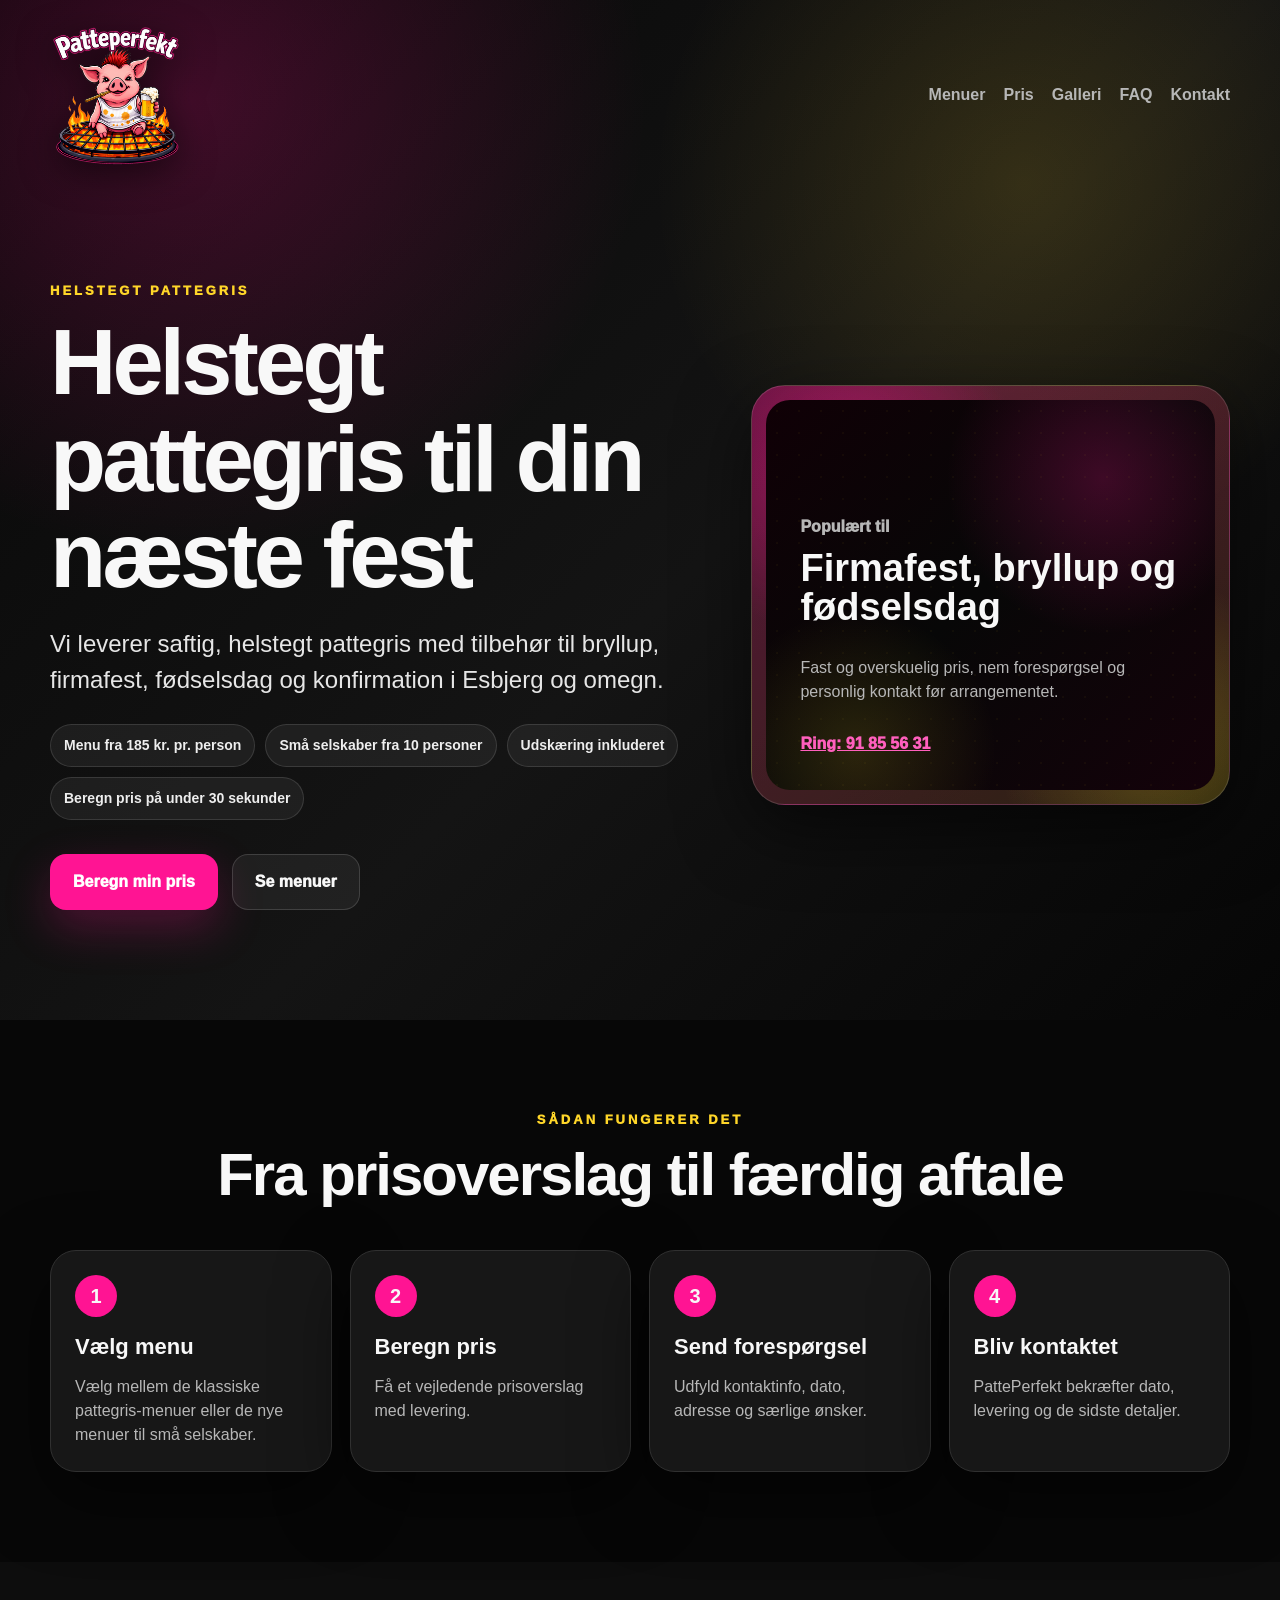
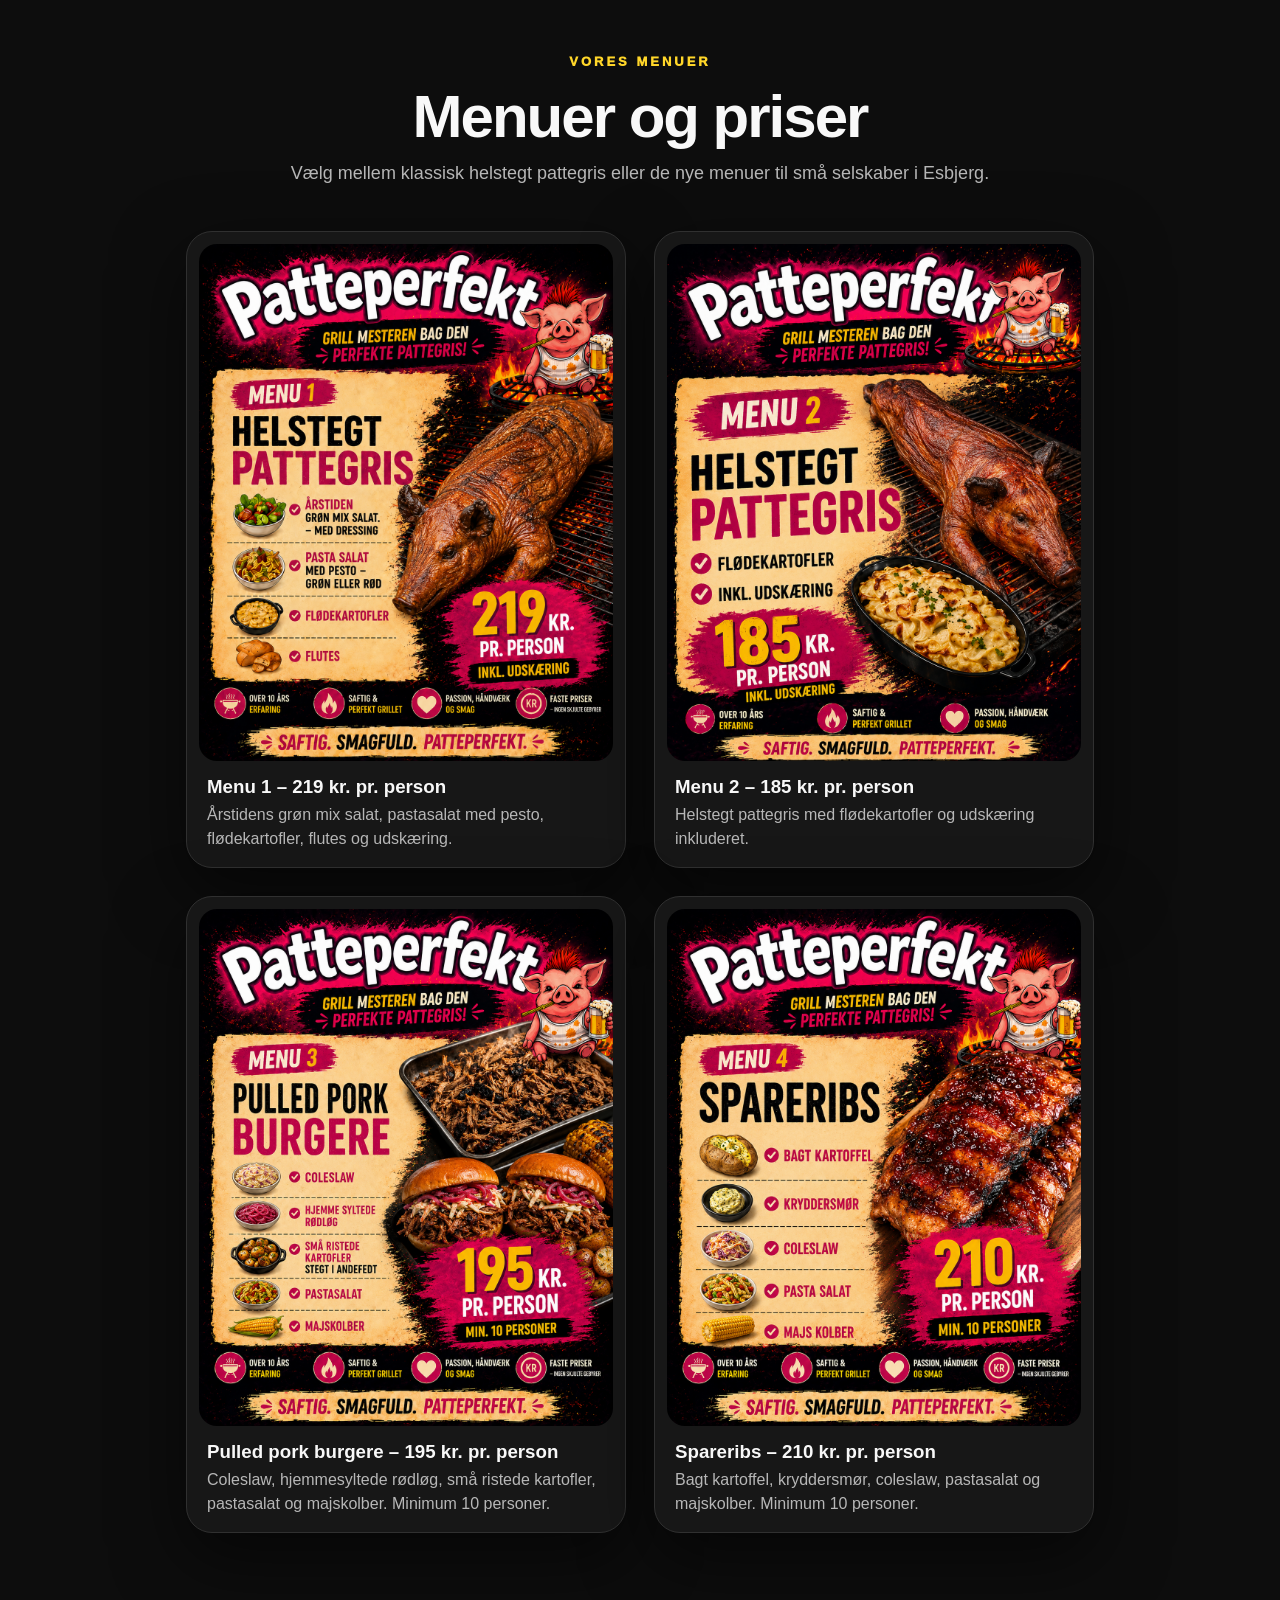
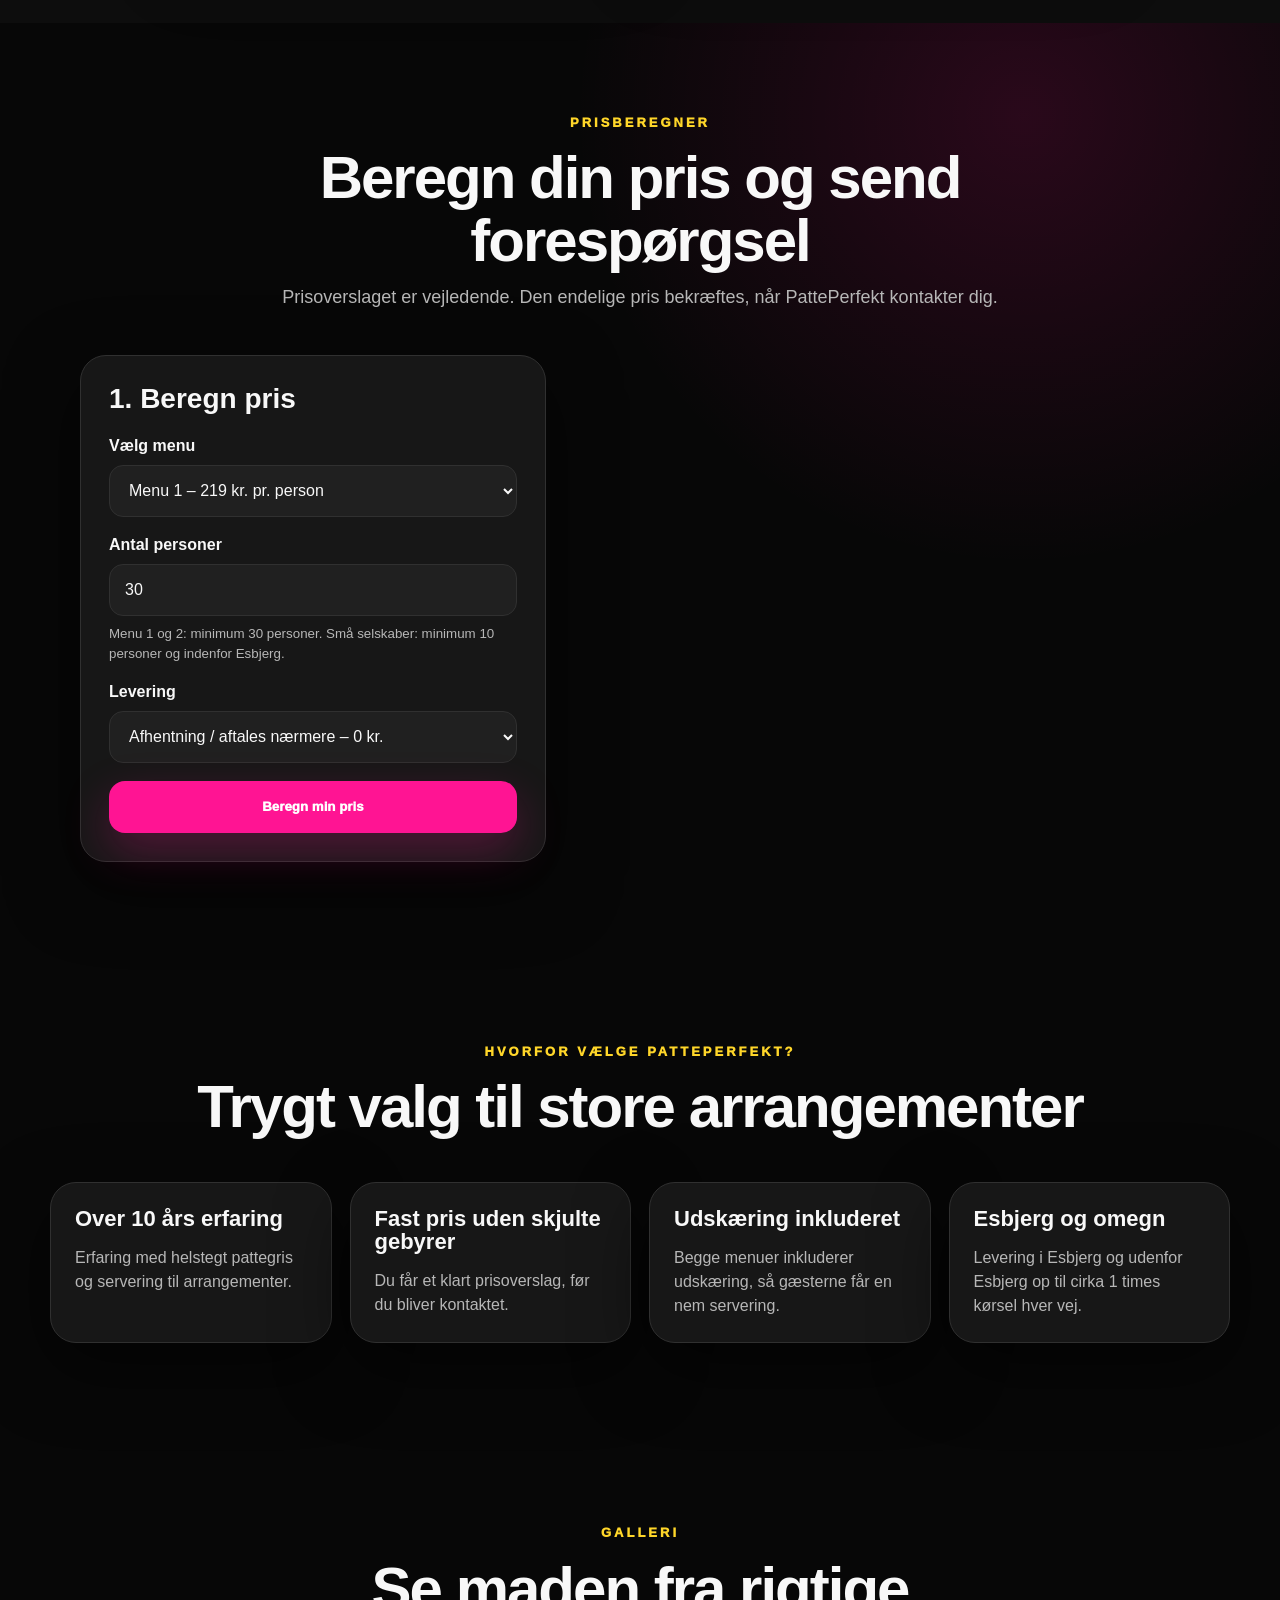
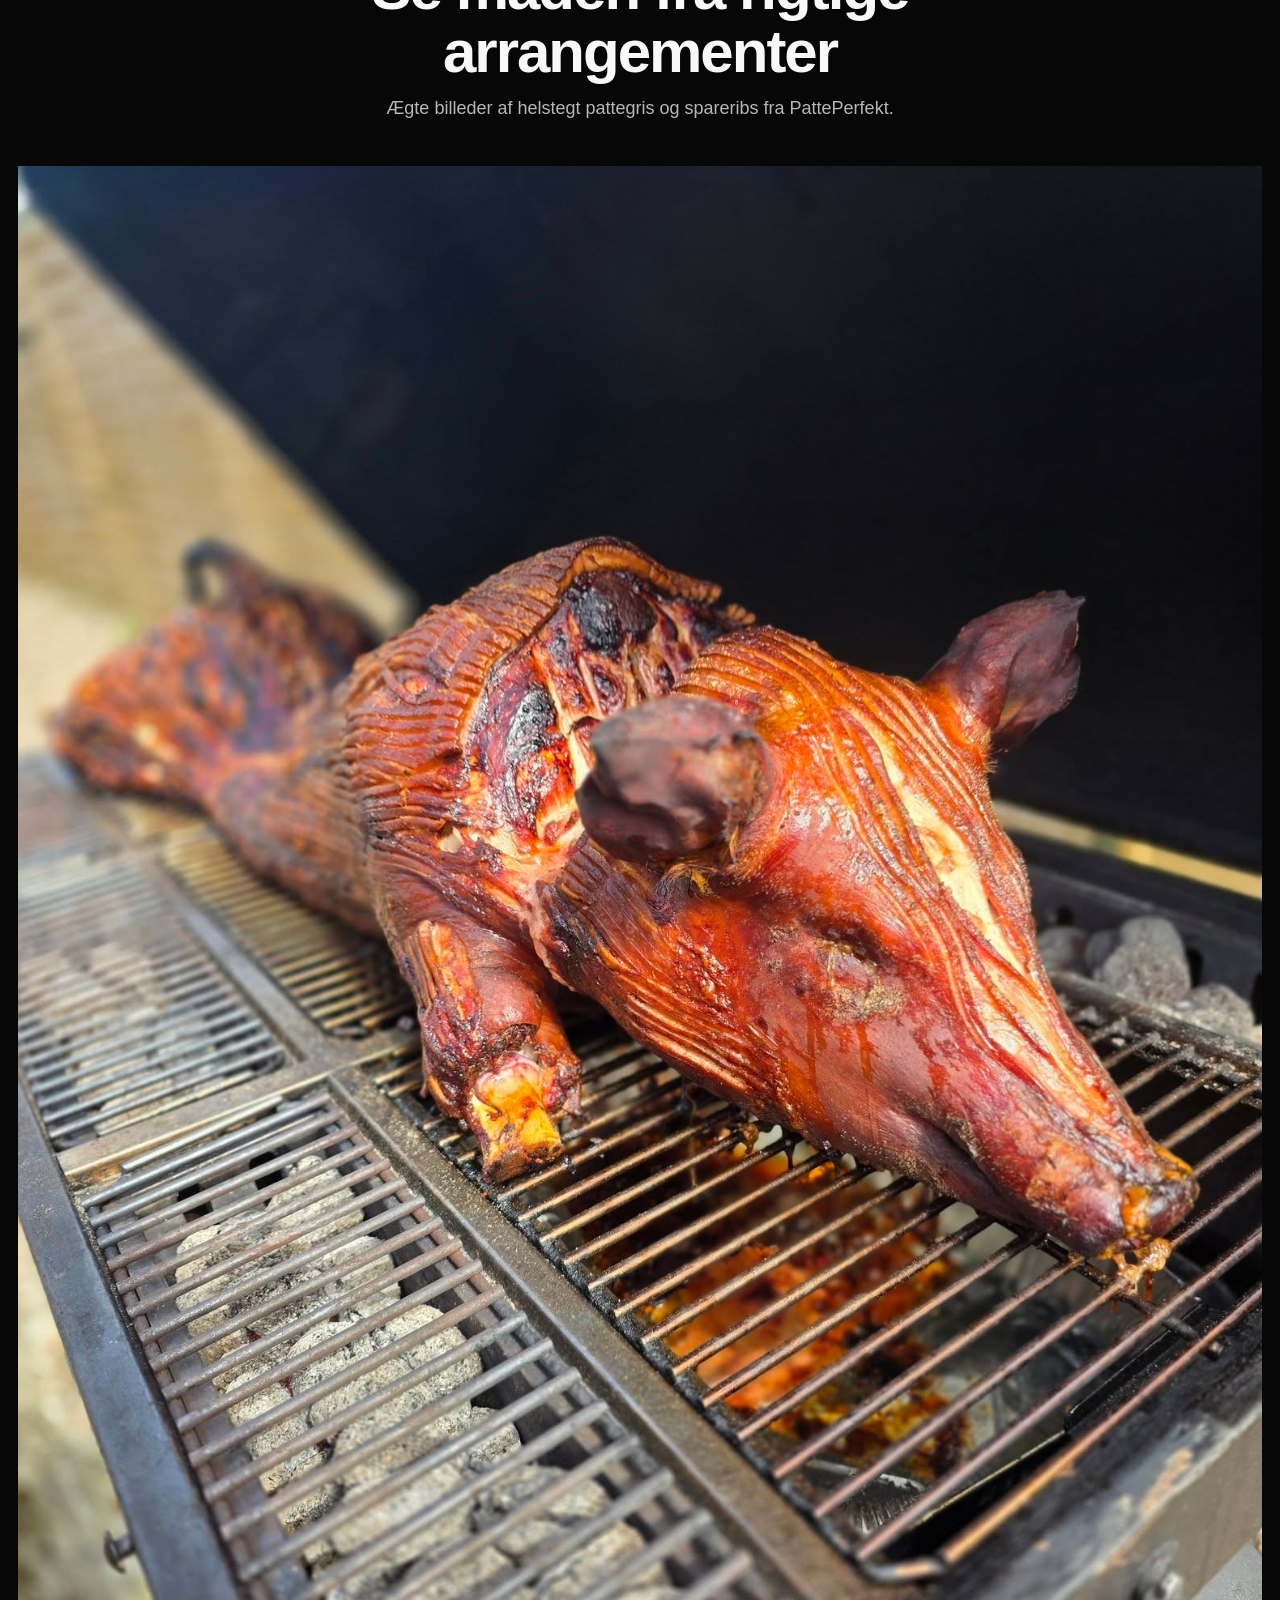
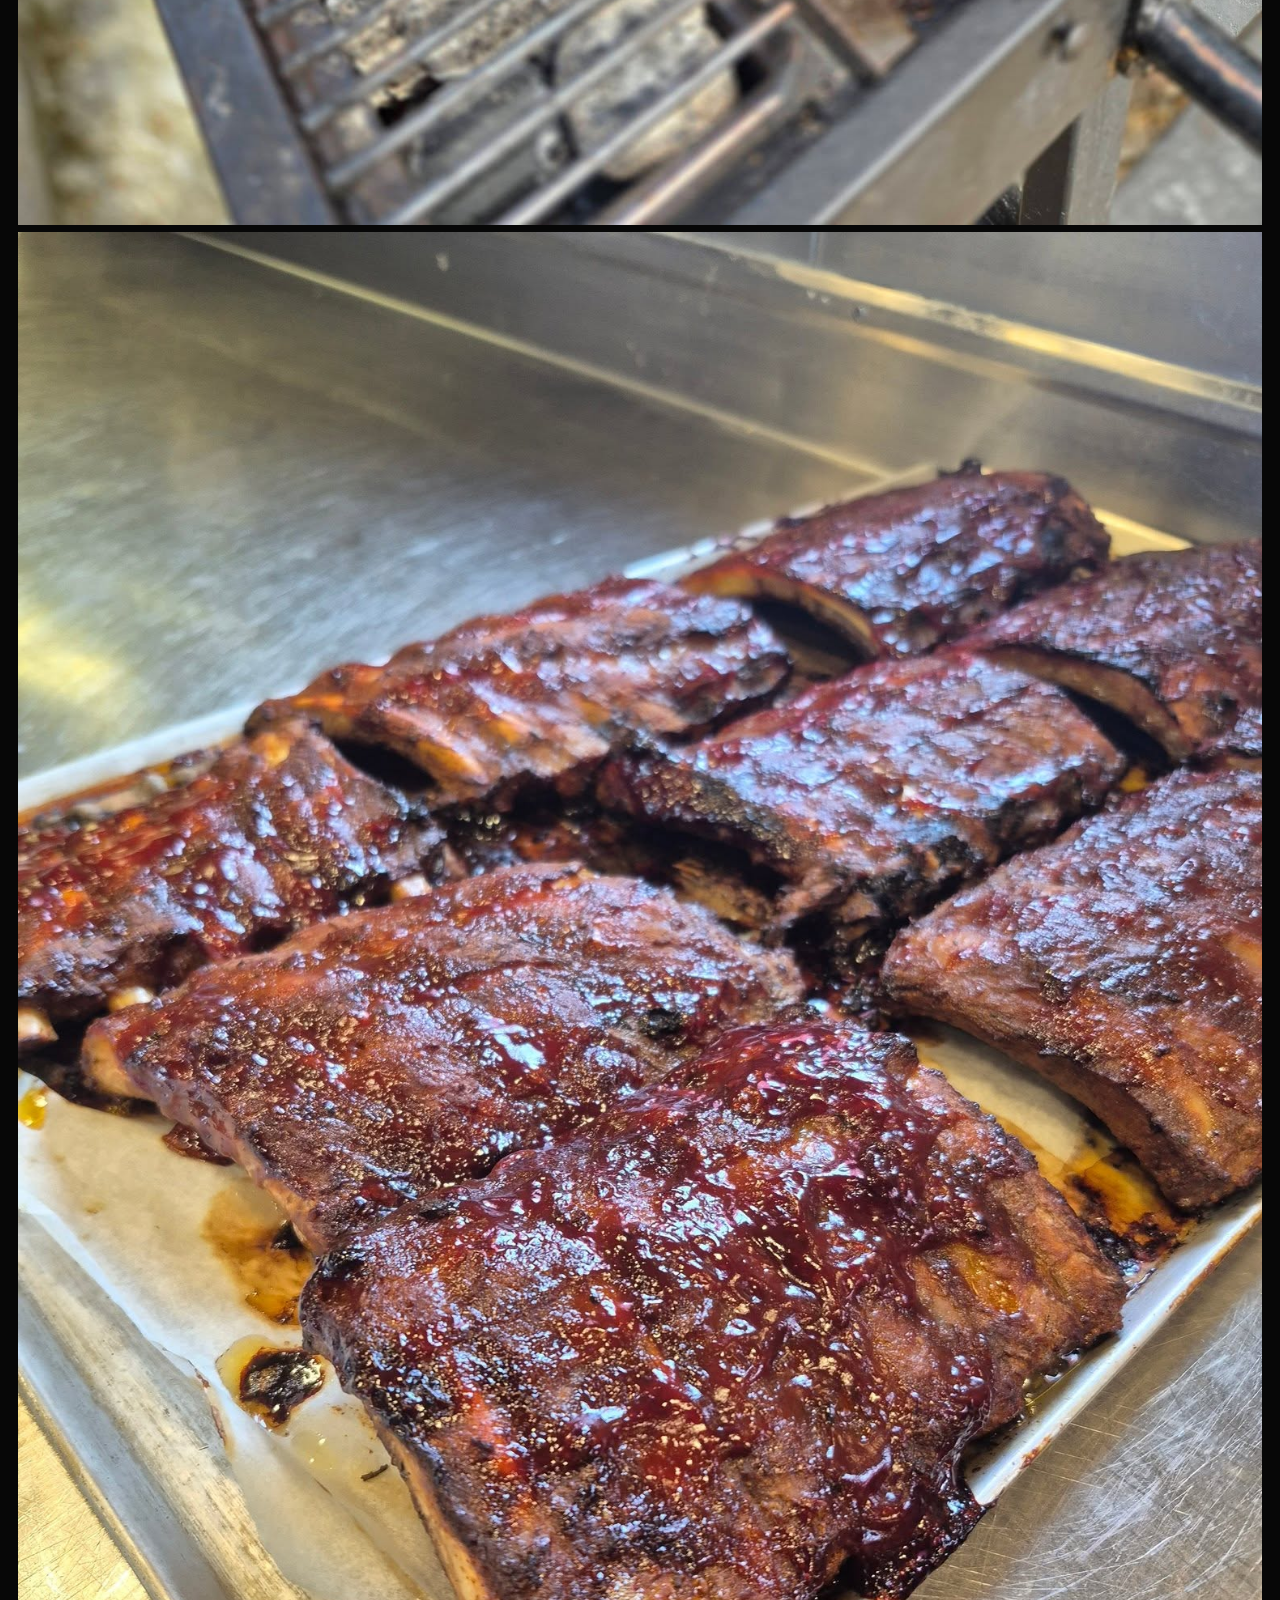
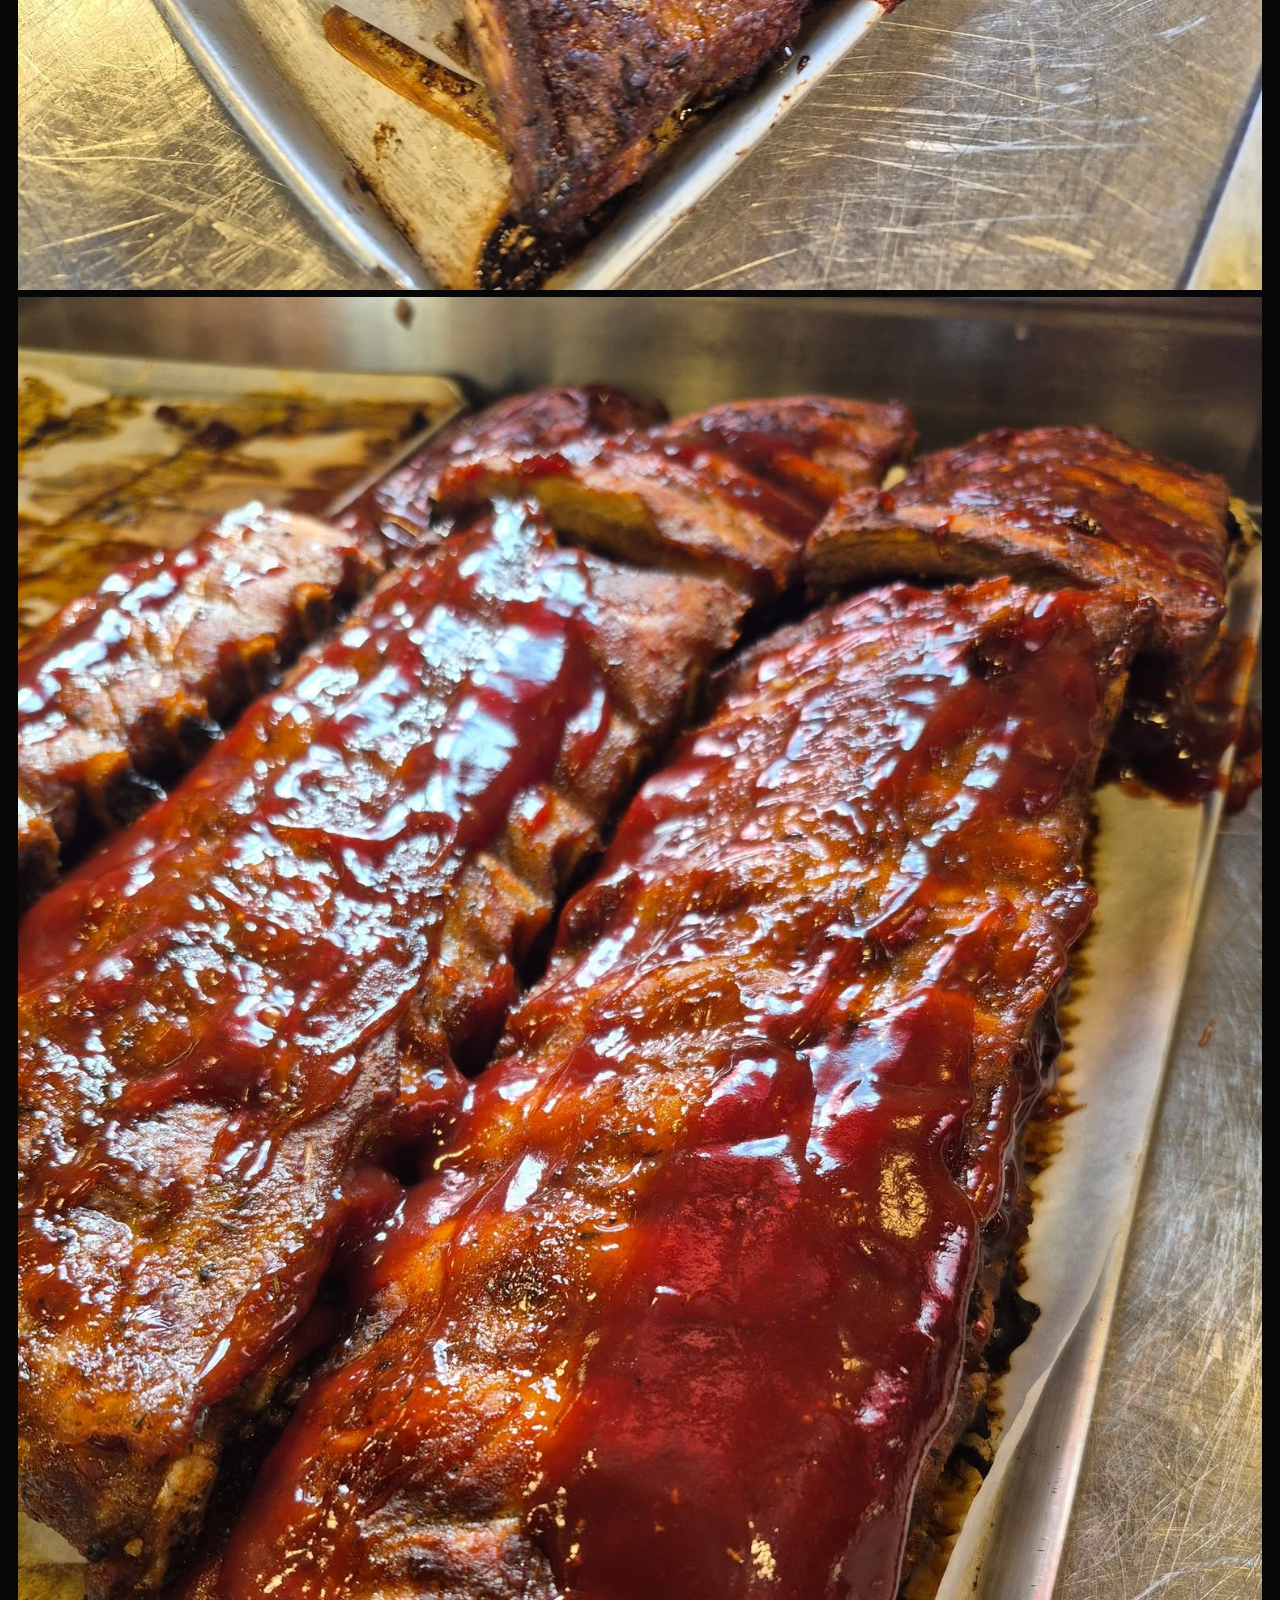
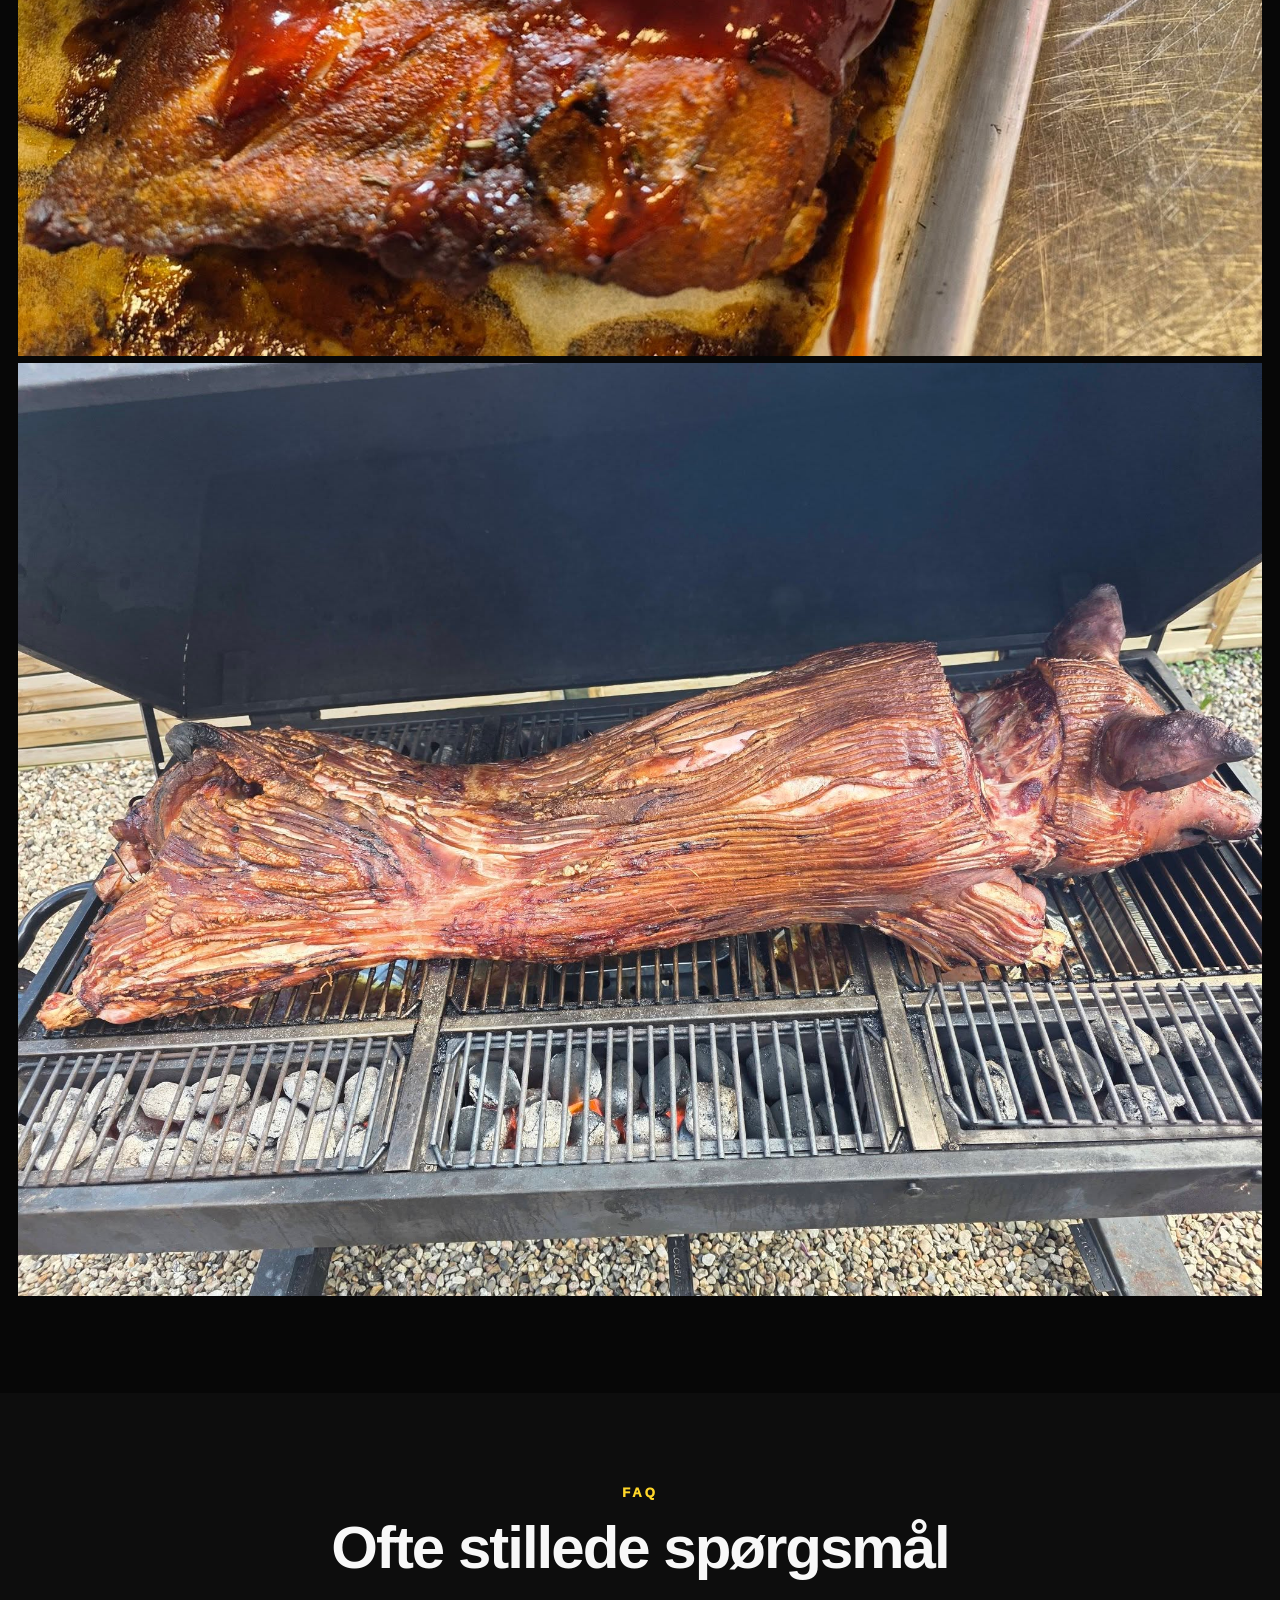
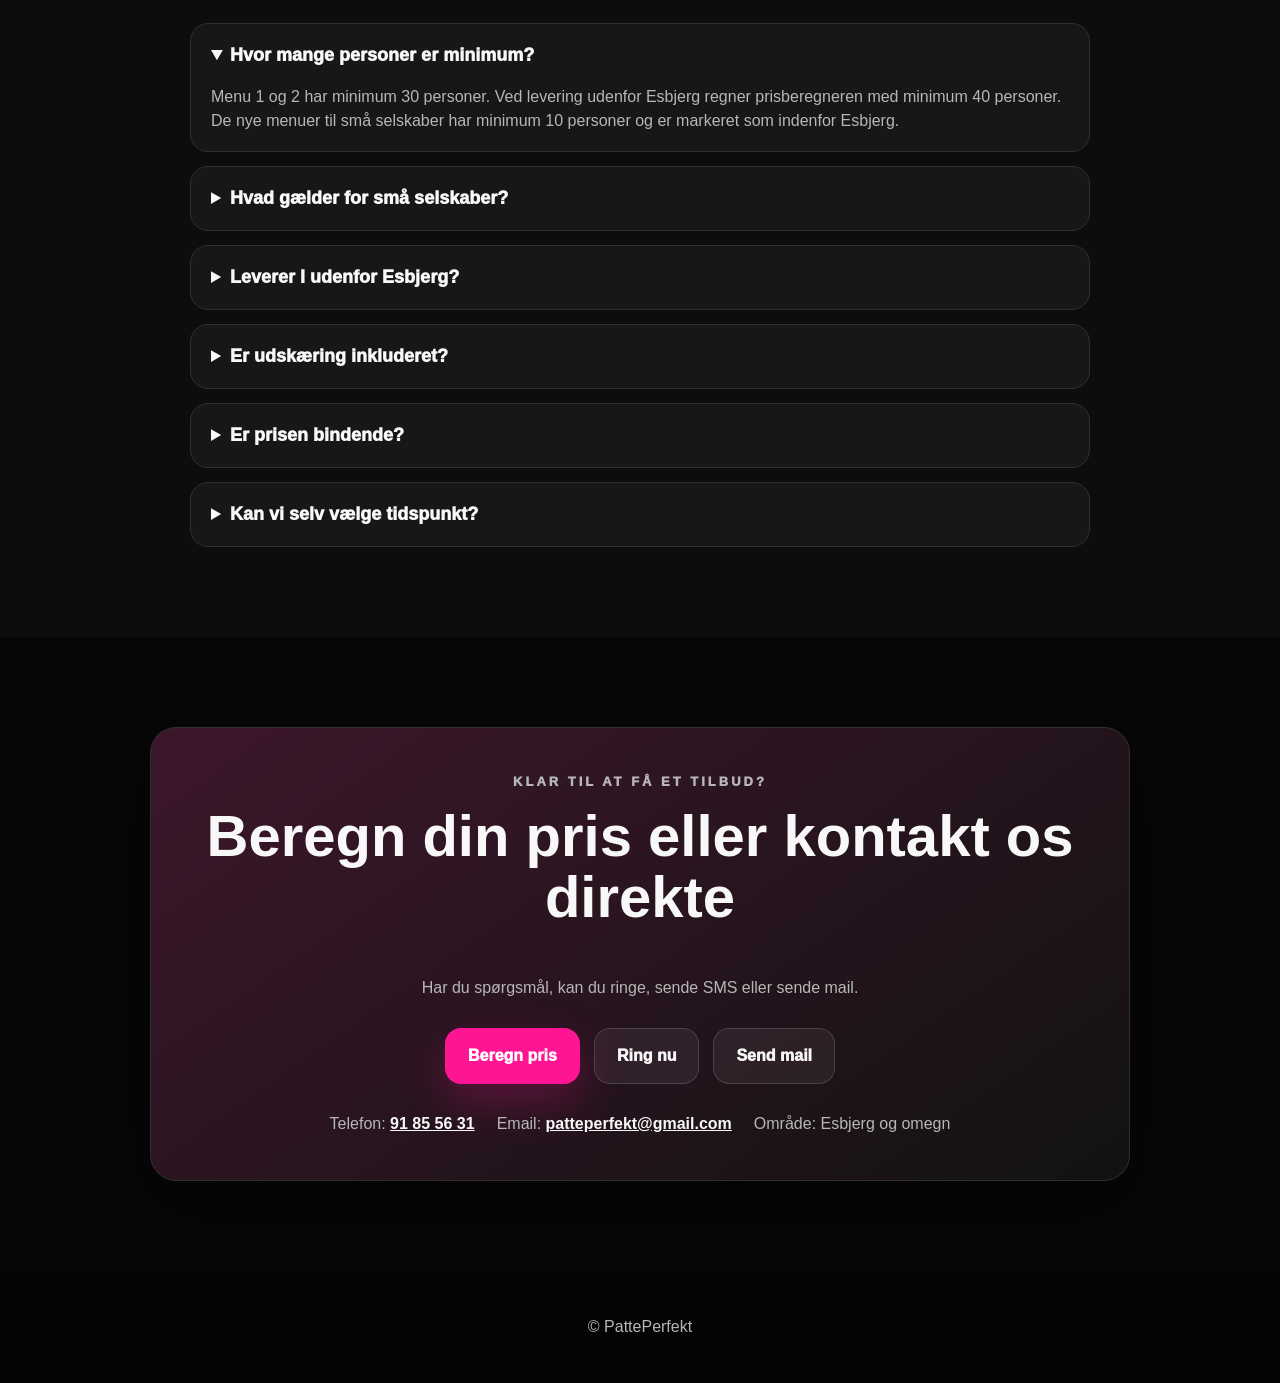
==== index.html @ d90bb163 "Update index.html" ====
<!doctype html>
<html lang="da">
<head>
  <meta charset="utf-8" />
  <meta name="viewport" content="width=device-width, initial-scale=1" />
  <title>PattePerfekt – Helstegt pattegris i Esbjerg og omegn</title>
  <meta name="description" content="Helstegt pattegris til bryllup, firmafest, fødselsdag og konfirmation i Esbjerg og omegn. Beregn pris og send forespørgsel." />
  <link rel="stylesheet" href="styles.css" />
</head>
<body>
  <header class="site-header" id="top">
    <nav class="nav">
      <a class="brand logo-brand" href="#top" aria-label="Gå til toppen">
        <img src="logo-navbar.png" alt="PattePerfekt logo" />
      </a>
      <button class="nav-toggle" type="button" aria-label="Åbn menu" aria-expanded="false">☰</button>
      <div class="nav-links" id="navLinks">
        <a href="#menuer">Menuer</a>
        <a href="#pris">Pris</a>
        <a href="#galleri">Galleri</a>
        <a href="#faq">FAQ</a>
        <a href="#kontakt">Kontakt</a>
      </div>
    </nav>

    <section class="hero">
      <div class="hero-content">
        <p class="eyebrow">Helstegt pattegris</p>
        <h1>Helstegt pattegris til din næste fest</h1>
        <p class="lead">
          Vi leverer saftig, helstegt pattegris med tilbehør til bryllup, firmafest, fødselsdag og konfirmation i Esbjerg og omegn.
        </p>
        <div class="hero-points">
          <span>Menu fra 185 kr. pr. person</span>
          <span>Små selskaber fra 10 personer</span>
          <span>Udskæring inkluderet</span>
          <span>Beregn pris på under 30 sekunder</span>
        </div>
        <div class="actions">
          <a class="btn primary" href="#pris">Beregn min pris</a>
          <a class="btn secondary" href="#menuer">Se menuer</a>
        </div>
      </div>

      <div class="hero-card" aria-label="Kort over PattePerfekt tilbud">
        <div class="hero-card-inner">
          <p class="card-label">Populært til</p>
          <h2>Firmafest, bryllup og fødselsdag</h2>
          <p>Fast og overskuelig pris, nem forespørgsel og personlig kontakt før arrangementet.</p>
          <a href="tel:+4591855631" class="call-link">Ring: 91 85 56 31</a>
        </div>
      </div>
    </section>
  </header>

  <main>
    <section class="section process-section" id="saadan">
      <div class="section-head">
        <p class="eyebrow">Sådan fungerer det</p>
        <h2>Fra prisoverslag til færdig aftale</h2>
      </div>
      <div class="process-grid">
        <article class="process-card"><strong>1</strong><h3>Vælg menu</h3><p>Vælg mellem de klassiske pattegris-menuer eller de nye menuer til små selskaber.</p></article>
        <article class="process-card"><strong>2</strong><h3>Beregn pris</h3><p>Få et vejledende prisoverslag med levering.</p></article>
        <article class="process-card"><strong>3</strong><h3>Send forespørgsel</h3><p>Udfyld kontaktinfo, dato, adresse og særlige ønsker.</p></article>
        <article class="process-card"><strong>4</strong><h3>Bliv kontaktet</h3><p>PattePerfekt bekræfter dato, levering og de sidste detaljer.</p></article>
      </div>
    </section>

    <section id="menuer" class="section dark">
      <div class="section-head">
        <p class="eyebrow">Vores menuer</p>
        <h2>Menuer og priser</h2>
        <p class="section-intro">Vælg mellem klassisk helstegt pattegris eller de nye menuer til små selskaber i Esbjerg.</p>
      </div>

      <div class="menu-poster-grid">
        <article class="menu-poster-card">
          <img src="menu-1-ny.png" alt="Menu 1 - Helstegt pattegris med salater, flødekartofler og flutes" />
          <div class="menu-text-fallback">
            <h3>Menu 1 – 219 kr. pr. person</h3>
            <p>Årstidens grøn mix salat, pastasalat med pesto, flødekartofler, flutes og udskæring.</p>
          </div>
        </article>

        <article class="menu-poster-card">
          <img src="menu-2-ny.png" alt="Menu 2 - Helstegt pattegris med flødekartofler" />
          <div class="menu-text-fallback">
            <h3>Menu 2 – 185 kr. pr. person</h3>
            <p>Helstegt pattegris med flødekartofler og udskæring inkluderet.</p>
          </div>
        </article>

        <article class="menu-poster-card">
          <img src="menu-3-pulled-pork.png" alt="Menu til små selskaber - pulled pork burgere" />
          <div class="menu-text-fallback">
            <h3>Pulled pork burgere – 195 kr. pr. person</h3>
            <p>Coleslaw, hjemmesyltede rødløg, små ristede kartofler, pastasalat og majskolber. Minimum 10 personer.</p>
          </div>
        </article>

        <article class="menu-poster-card">
          <img src="menu-4-spareribs.png" alt="Menu til små selskaber - spareribs" />
          <div class="menu-text-fallback">
            <h3>Spareribs – 210 kr. pr. person</h3>
            <p>Bagt kartoffel, kryddersmør, coleslaw, pastasalat og majskolber. Minimum 10 personer.</p>
          </div>
        </article>
      </div>
    </section>

    <section id="pris" class="section quote-section">
      <div class="section-head">
        <p class="eyebrow">Prisberegner</p>
        <h2>Beregn din pris og send forespørgsel</h2>
        <p class="section-intro">Prisoverslaget er vejledende. Den endelige pris bekræftes, når PattePerfekt kontakter dig.</p>
      </div>

      <div class="quote-layout">
        <section class="quote-card">
          <h3>1. Beregn pris</h3>

          <label for="pp-menu">Vælg menu</label>
          <select id="pp-menu">
            <option value="219" data-name="Menu 1 – helstegt pattegris med salater, flødekartofler og flutes" data-min="30" data-outside-min="40" data-area="all">Menu 1 – 219 kr. pr. person</option>
            <option value="185" data-name="Menu 2 – helstegt pattegris med flødekartofler" data-min="30" data-outside-min="40" data-area="all">Menu 2 – 185 kr. pr. person</option>
            <option value="195" data-name="Pulled pork burgere – menu til små selskaber" data-min="10" data-outside-min="10" data-area="esbjerg-only">Menu 3 – 195 kr. pr. person</option>
            <option value="210" data-name="Spareribs – menu til små selskaber" data-min="10" data-outside-min="10" data-area="esbjerg-only">Menu 4 – 210 kr. pr. person</option>
          </select>

          <label for="pp-persons">Antal personer</label>
          <input id="pp-persons" type="number" min="30" value="30" inputmode="numeric" />
          <small class="form-help">Menu 1 og 2: minimum 30 personer. Små selskaber: minimum 10 personer og indenfor Esbjerg.</small>

          <label for="pp-delivery">Levering</label>
          <select id="pp-delivery">
            <option value="0" data-label="Afhentning / aftales nærmere">Afhentning / aftales nærmere – 0 kr.</option>
            <option value="500" data-label="Levering i Esbjerg">Levering i Esbjerg – 500 kr.</option>
            <option value="1000" data-label="Levering udenfor Esbjerg">Levering udenfor Esbjerg – 1.000 kr.</option>
          </select>

          <button class="btn primary full" type="button" id="calculateBtn">Beregn min pris</button>

          <div id="pp-priceBox" class="price-box hidden" aria-live="polite">
            <p>Samlet prisoverslag</p>
            <strong id="pp-totalPrice">0 kr.</strong>
            <span id="pp-priceDetails">Fortsæt for at sende forespørgslen.</span>
          </div>
        </section>

        <section class="quote-card lead-card hidden" id="pp-leadSection">
          <h3>2. Send forespørgsel</h3>
          <p class="muted">Udfyld dine oplysninger, så PattePerfekt kan kontakte dig om dato, levering og detaljer.</p>

          <div class="form-grid">
            <div>
              <label for="pp-name">Navn</label>
              <input id="pp-name" placeholder="Fx Mads Jensen" autocomplete="name" />
            </div>
            <div>
              <label for="pp-phone">Telefon</label>
              <input id="pp-phone" placeholder="Fx 12 34 56 78" autocomplete="tel" />
            </div>
          </div>

          <label for="pp-email">Email</label>
          <input id="pp-email" type="email" placeholder="Fx mads@email.dk" autocomplete="email" />

          <div class="form-grid">
            <div>
              <label for="pp-date">Dato for arrangement</label>
              <input id="pp-date" type="date" />
            </div>
            <div>
              <label for="pp-eventType">Type arrangement</label>
              <select id="pp-eventType">
                <option>Firmafest</option>
                <option>Bryllup</option>
                <option>Fødselsdag</option>
                <option>Konfirmation</option>
                <option>Andet arrangement</option>
              </select>
            </div>
          </div>

          <div class="form-grid">
            <div>
              <label for="pp-city">By / område</label>
              <input id="pp-city" placeholder="Fx Esbjerg, Varde eller Ribe" />
            </div>
            <div>
              <label for="pp-time">Ønsket tidspunkt</label>
              <input id="pp-time" type="time" />
            </div>
          </div>

          <label for="pp-address">Adresse eller leveringssted</label>
          <input id="pp-address" placeholder="Fx vejnavn, festlokale eller afhentning/aftales nærmere" />

          <label for="pp-notes">Særlige ønsker</label>
          <textarea id="pp-notes" placeholder="Fx tidspunkt for servering, ekstra spørgsmål eller ønsker til arrangementet"></textarea>

          <p class="terms">Ved at sende formularen accepterer du, at PattePerfekt må kontakte dig angående din forespørgsel.</p>
          <button class="btn primary full" id="sendBtn" type="button">Send min forespørgsel</button>
          <p id="pp-errorMessage" class="error hidden"></p>
        </section>
      </div>

      <section id="pp-confirmationSection" class="confirmation hidden">
        <div class="check">✓</div>
        <h3>Tak for din forespørgsel</h3>
        <p id="pp-thankYouText"></p>
        <strong id="pp-confirmationPrice">0 kr.</strong>
        <p>PattePerfekt kontakter dig hurtigst muligt.</p>
      </section>
    </section>

    <section class="section trust-section">
      <div class="section-head">
        <p class="eyebrow">Hvorfor vælge PattePerfekt?</p>
        <h2>Trygt valg til store arrangementer</h2>
      </div>
      <div class="trust-grid">
        <article class="trust-card"><h3>Over 10 års erfaring</h3><p>Erfaring med helstegt pattegris og servering til arrangementer.</p></article>
        <article class="trust-card"><h3>Fast pris uden skjulte gebyrer</h3><p>Du får et klart prisoverslag, før du bliver kontaktet.</p></article>
        <article class="trust-card"><h3>Udskæring inkluderet</h3><p>Begge menuer inkluderer udskæring, så gæsterne får en nem servering.</p></article>
        <article class="trust-card"><h3>Esbjerg og omegn</h3><p>Levering i Esbjerg og udenfor Esbjerg op til cirka 1 times kørsel hver vej.</p></article>
      </div>
    </section>

    <section id="galleri" class="section gallery-section">
      <div class="section-head">
        <p class="eyebrow">Galleri</p>
        <h2>Se maden fra rigtige arrangementer</h2>
        <p class="section-intro">Ægte billeder af helstegt pattegris og spareribs fra PattePerfekt.</p>
      </div>

      <div class="gallery-grid">
        <a class="gallery-item large" href="gallery-pattegris-2.jpg" aria-label="Åbn billede af spareribs">
          <img src="gallery-pattegris-2.jpg" alt="Glaserede spareribs i køkkenbakke" loading="lazy" />
        </a>
        <a class="gallery-item" href="gallery-ribs-2.jpg" aria-label="Åbn billede af spareribs">
          <img src="gallery-ribs-2.jpg" alt="Spareribs med barbecue glaze" loading="lazy" />
        </a>
        <a class="gallery-item" href="gallery-ribs-1.jpg" aria-label="Åbn billede af helstegt pattegris">
          <img src="gallery-ribs-1.jpg" alt="Helstegt pattegris på grill" loading="lazy" />
        </a>
        <a class="gallery-item wide" href="gallery-pattegris-1.jpg" aria-label="Åbn billede af helstegt pattegris">
          <img src="gallery-pattegris-1.jpg" alt="Helstegt pattegris tæt på grillen" loading="lazy" />
        </a>
      </div>
    </section>


    <section id="faq" class="section dark faq-section">
      <div class="section-head">
        <p class="eyebrow">FAQ</p>
        <h2>Ofte stillede spørgsmål</h2>
      </div>
      <div class="faq-list">
        <details open>
          <summary>Hvor mange personer er minimum?</summary>
          <p>Menu 1 og 2 har minimum 30 personer. Ved levering udenfor Esbjerg regner prisberegneren med minimum 40 personer. De nye menuer til små selskaber har minimum 10 personer og er markeret som indenfor Esbjerg.</p>
        </details>
        <details>
          <summary>Hvad gælder for små selskaber?</summary>
          <p>Menu 3 og 4 er lavet til mindre selskaber med minimum 10 personer. De leveres i varme kasser indenfor Esbjerg. Ved over 30 gæster kommer PattePerfekt ud og steger/griller det hele af.</p>
        </details>
        <details>
          <summary>Leverer I udenfor Esbjerg?</summary>
          <p>Ja. Levering i Esbjerg koster 500 kr., og levering udenfor Esbjerg koster 1.000 kr. Køreafstand er cirka maks. 1 time hver vej. Bemærk dog menu 3 og 4 kun er indenfor Esbjerg</p>
        </details>
        <details>
          <summary>Er udskæring inkluderet?</summary>
          <p>Ja, udskæring er inkluderet i menu 1 og 2. Menu 3 og 4 under 30 personer, leveres i varmekasser.</p>
        </details>
        <details>
          <summary>Er prisen bindende?</summary>
          <p>Prisberegneren giver et vejledende prisoverslag. Endelig pris og detaljer bekræftes ved kontakt.</p>
        </details>
        <details>
          <summary>Kan vi selv vælge tidspunkt?</summary>
          <p>Ja. Skriv ønsket tidspunkt i formularen, så aftales det nærmere.</p>
        </details>
      </div>
    </section>

    <section id="kontakt" class="section contact-section">
      <div class="contact-box">
        <p class="eyebrow">Klar til at få et tilbud?</p>
        <h2>Beregn din pris eller kontakt os direkte</h2>
        <p>Har du spørgsmål, kan du ringe, sende SMS eller sende mail.</p>
        <div class="contact-actions">
          <a class="btn primary" href="#pris">Beregn pris</a>
          <a class="btn secondary" href="tel:+4591855631">Ring nu</a>
          <a class="btn secondary" href="mailto:patteperfekt@gmail.com">Send mail</a>
        </div>
        <div class="contact-details">
          <span>Telefon: <a href="tel:+4591855631">91 85 56 31</a></span>
          <span>Email: <a href="mailto:patteperfekt@gmail.com">patteperfekt@gmail.com</a></span>
          <span>Område: Esbjerg og omegn</span>
        </div>
      </div>
    </section>
  </main>

  <footer class="footer">
    <p>© PattePerfekt</p>
  </footer>

  <script src="script.js"></script>
</body>
</html>
---- styles.css ----
:root {
  --bg: #070707;
  --bg-soft: #101010;
  --card: #171717;
  --card2: #202020;
  --text: #f8f8f8;
  --muted: #b7b7b7;
  --pink: #ff1493;
  --pink2: #ff5fbd;
  --yellow: #ffd629;
  --border: #303030;
  --green: #4ade80;
  --red: #ef4444;
  --shadow: 0 24px 70px rgba(0, 0, 0, 0.55);
}

* { box-sizing: border-box; }
html { scroll-behavior: smooth; }
body {
  margin: 0;
  background: var(--bg);
  color: var(--text);
  font-family: Arial, Helvetica, sans-serif;
  line-height: 1.5;
}

a { color: inherit; }
img { max-width: 100%; }

.site-header {
  min-height: 100vh;
  background:
    radial-gradient(circle at 15% 10%, rgba(255, 20, 147, 0.22), transparent 32%),
    radial-gradient(circle at 80% 18%, rgba(255, 214, 41, 0.14), transparent 28%),
    linear-gradient(135deg, #070707, #141414 55%, #060606);
  overflow: hidden;
}

.nav {
  width: min(1180px, calc(100% - 36px));
  margin: 0 auto;
  padding: 24px 0;
  display: flex;
  align-items: center;
  justify-content: space-between;
  gap: 18px;
}
.brand {
  font-size: 28px;
  font-weight: 950;
  text-decoration: none;
  letter-spacing: -1px;
}
.nav-links {
  display: flex;
  align-items: center;
  gap: 18px;
}
.nav-links a {
  color: var(--muted);
  font-weight: 800;
  text-decoration: none;
}
.nav-links a:hover { color: var(--text); }
.nav-toggle {
  display: none;
  border: 1px solid var(--border);
  background: var(--card);
  color: var(--text);
  border-radius: 12px;
  padding: 10px 13px;
  font-size: 20px;
}

.hero {
  width: min(1180px, calc(100% - 36px));
  margin: 0 auto;
  padding: 90px 0 110px;
  display: grid;
  grid-template-columns: 1.15fr 0.85fr;
  gap: 54px;
  align-items: center;
}
.eyebrow {
  margin: 0 0 14px;
  color: var(--yellow);
  text-transform: uppercase;
  letter-spacing: 3px;
  font-size: 13px;
  font-weight: 950;
}
h1, h2, h3 { margin-top: 0; line-height: 1.05; }
h1 {
  font-size: clamp(48px, 8vw, 92px);
  margin-bottom: 22px;
  letter-spacing: -4px;
}
.lead {
  max-width: 720px;
  margin: 0 0 22px;
  color: #e6e6e6;
  font-size: clamp(18px, 2vw, 24px);
}
.hero-points {
  display: flex;
  flex-wrap: wrap;
  gap: 10px;
  margin: 26px 0 34px;
}
.hero-points span {
  border: 1px solid rgba(255,255,255,.12);
  background: rgba(255,255,255,.06);
  padding: 10px 13px;
  border-radius: 999px;
  color: #eeeeee;
  font-weight: 800;
  font-size: 14px;
}
.actions, .contact-actions {
  display: flex;
  flex-wrap: wrap;
  gap: 14px;
}
.btn {
  display: inline-flex;
  align-items: center;
  justify-content: center;
  border-radius: 16px;
  padding: 15px 22px;
  border: 1px solid transparent;
  font-weight: 950;
  text-decoration: none;
  cursor: pointer;
  min-height: 52px;
}
.btn.primary {
  background: var(--pink);
  color: white;
  box-shadow: 0 18px 45px rgba(255, 20, 147, 0.25);
}
.btn.primary:hover { background: var(--pink2); }
.btn.secondary {
  background: rgba(255,255,255,.06);
  color: var(--text);
  border-color: rgba(255,255,255,.14);
}
.btn.full { width: 100%; margin-top: 18px; }

.hero-card {
  padding: 14px;
  background:
    radial-gradient(circle at 20% 20%, rgba(255, 20, 147, 0.45), transparent 34%),
    radial-gradient(circle at 85% 85%, rgba(255, 214, 41, 0.22), transparent 30%),
    linear-gradient(145deg, rgba(255, 20, 147, 0.30), rgba(255, 214, 41, 0.12));
  border: 1px solid rgba(255,255,255,.14);
  border-radius: 34px;
  box-shadow: var(--shadow);
}
.hero-card-inner {
  position: relative;
  overflow: hidden;
  min-height: 390px;
  background:
    radial-gradient(circle at 75% 20%, rgba(255, 20, 147, 0.22), transparent 34%),
    radial-gradient(circle at 20% 90%, rgba(255, 214, 41, 0.14), transparent 28%),
    linear-gradient(135deg, #100006 0%, #070707 48%, #14020a 100%);
  border-radius: 24px;
  padding: 34px;
  display: flex;
  flex-direction: column;
  justify-content: flex-end;
}
.hero-card-inner::before {
  content: "";
  position: absolute;
  inset: 0;
  background-image:
    radial-gradient(circle, rgba(255, 214, 41, 0.13) 1px, transparent 1px);
  background-size: 22px 22px;
  opacity: 0.28;
  z-index: 0;
}
.hero-card-inner > * {
  position: relative;
  z-index: 1;
}
.card-label {
  color: var(--yellow);
  font-weight: 950;
  margin: 0 0 10px;
}
.hero-card h2 { font-size: 38px; margin-bottom: 12px; }
.hero-card p { color: var(--muted); }
.call-link {
  margin-top: 12px;
  color: var(--pink2);
  font-weight: 950;
}

.section {
  padding: 90px 18px;
  background: var(--bg);
}
.section.dark { background: #0d0d0d; }
.section-head {
  width: min(920px, 100%);
  margin: 0 auto 44px;
  text-align: center;
}
.section-head h2 {
  font-size: clamp(34px, 5vw, 60px);
  letter-spacing: -2px;
  margin-bottom: 12px;
}
.section-intro {
  margin: 0 auto;
  max-width: 720px;
  color: var(--muted);
  font-size: 18px;
}

.process-grid, .trust-grid {
  width: min(1180px, 100%);
  margin: 0 auto;
  display: grid;
  grid-template-columns: repeat(4, 1fr);
  gap: 18px;
}
.process-card, .trust-card, .quote-card, .menu-poster-card, .confirmation, .contact-box {
  background: var(--card);
  border: 1px solid var(--border);
  border-radius: 26px;
  box-shadow: var(--shadow);
}
.process-card, .trust-card { padding: 24px; }
.process-card strong {
  display: inline-flex;
  width: 42px;
  height: 42px;
  align-items: center;
  justify-content: center;
  background: var(--pink);
  border-radius: 50%;
  margin-bottom: 18px;
  font-size: 20px;
}
.process-card h3, .trust-card h3 { font-size: 22px; margin-bottom: 10px; }
.process-card p, .trust-card p { color: var(--muted); margin-bottom: 0; }

.menu-poster-grid {
  width: min(100%, 980px);
  margin: 0 auto;
  display: grid;
  grid-template-columns: repeat(2, minmax(260px, 440px));
  justify-content: center;
  gap: 28px;
}
.menu-poster-card {
  padding: 12px;
  overflow: hidden;
}
.menu-poster-card img {
  display: block;
  width: 100%;
  height: auto;
  max-height: 560px;
  object-fit: contain;
  border-radius: 18px;
}
.menu-text-fallback {
  padding: 16px 8px 4px;
}
.menu-text-fallback h3 { margin-bottom: 6px; }
.menu-text-fallback p { color: var(--muted); margin: 0; }

.quote-section {
  background:
    radial-gradient(circle at 80% 10%, rgba(255, 20, 147, 0.14), transparent 34%),
    var(--bg);
}
.quote-layout {
  width: min(1120px, 100%);
  margin: 0 auto;
  display: grid;
  grid-template-columns: 0.85fr 1.15fr;
  gap: 24px;
  align-items: start;
}
.quote-card { padding: 28px; }
.quote-card h3 { font-size: 28px; margin-bottom: 20px; }
label {
  display: block;
  margin: 16px 0 7px;
  font-weight: 900;
}
input, select, textarea {
  width: 100%;
  min-height: 52px;
  padding: 14px 15px;
  border-radius: 14px;
  border: 1px solid var(--border);
  background: var(--card2);
  color: var(--text);
  font-size: 16px;
  outline: none;
}
textarea { min-height: 108px; resize: vertical; }
input:focus, select:focus, textarea:focus {
  border-color: var(--pink2);
  box-shadow: 0 0 0 3px rgba(255, 20, 147, .14);
}
.form-help, .terms, .muted {
  color: var(--muted);
}
.form-help { display: block; margin-top: 8px; }
.form-grid {
  display: grid;
  grid-template-columns: 1fr 1fr;
  gap: 16px;
}
.price-box {
  margin-top: 22px;
  padding: 22px;
  border: 1px solid var(--border);
  border-radius: 18px;
  background: #101010;
  text-align: center;
}
.price-box p, .price-box span { color: var(--muted); margin: 0; }
.price-box strong {
  display: block;
  margin: 6px 0;
  color: var(--pink2);
  font-size: 44px;
  line-height: 1;
}
.hidden { display: none !important; }
.error {
  margin: 14px 0 0;
  color: var(--red);
  font-weight: 900;
  text-align: center;
}
.confirmation {
  width: min(720px, 100%);
  margin: 26px auto 0;
  padding: 32px;
  text-align: center;
}
.check {
  width: 58px;
  height: 58px;
  margin: 0 auto 16px;
  border-radius: 50%;
  background: var(--green);
  color: #06120a;
  display: flex;
  align-items: center;
  justify-content: center;
  font-size: 34px;
  font-weight: 950;
}
.confirmation strong {
  display: block;
  color: var(--pink2);
  font-size: 40px;
  margin: 12px 0;
}

.faq-list {
  width: min(900px, 100%);
  margin: 0 auto;
  display: grid;
  gap: 14px;
}
details {
  background: var(--card);
  border: 1px solid var(--border);
  border-radius: 18px;
  padding: 18px 20px;
}
summary {
  cursor: pointer;
  font-size: 18px;
  font-weight: 950;
}
details p { color: var(--muted); margin-bottom: 0; }

.contact-box {
  width: min(980px, 100%);
  margin: 0 auto;
  padding: 44px;
  text-align: center;
  background:
    linear-gradient(145deg, rgba(255, 20, 147, 0.16), rgba(18,18,18,1)),
    var(--card);
}
.contact-box h2 { font-size: clamp(34px, 5vw, 58px); }
.contact-box p { color: var(--muted); }
.contact-actions { justify-content: center; margin: 28px 0; }
.contact-details {
  display: flex;
  flex-wrap: wrap;
  gap: 14px 22px;
  justify-content: center;
  color: var(--muted);
}
.contact-details a { color: var(--text); font-weight: 900; }
.footer {
  padding: 28px 18px;
  background: #050505;
  color: var(--muted);
  text-align: center;
}

@media (max-width: 980px) {
  .hero, .quote-layout { grid-template-columns: 1fr; }
  .process-grid, .trust-grid { grid-template-columns: repeat(2, 1fr); }
  .hero { padding-top: 54px; }
}

@media (max-width: 760px) {
  .nav { align-items: flex-start; }
  .nav-toggle { display: inline-flex; }
  .nav-links {
    display: none;
    position: absolute;
    top: 72px;
    left: 18px;
    right: 18px;
    flex-direction: column;
    align-items: stretch;
    padding: 16px;
    background: #111;
    border: 1px solid var(--border);
    border-radius: 18px;
    z-index: 10;
  }
  .nav-links.open { display: flex; }
  .nav-links a { padding: 12px; }
  h1 { letter-spacing: -2px; }
  .section { padding: 64px 14px; }
  .hero { width: min(100% - 28px, 1180px); padding-bottom: 70px; }
  .hero-card-inner { min-height: 320px; padding: 24px; }
  .hero-card h2 { font-size: 30px; }
  .menu-poster-grid {
    width: min(100%, 470px);
    grid-template-columns: 1fr;
    gap: 22px;
  }
  .menu-poster-card img { max-height: none; }
  .process-grid, .trust-grid, .form-grid { grid-template-columns: 1fr; }
  .quote-card, .contact-box { padding: 22px; }
  .price-box strong { font-size: 36px; }
}


/* GitHub-ready logo styling */
.logo-brand {
  display: inline-flex;
  align-items: center;
  width: auto;
  min-width: 0;
  text-decoration: none;
}

.logo-brand img {
  width: 132px;
  height: auto;
  display: block;
  filter: drop-shadow(0 8px 18px rgba(0, 0, 0, 0.55));
}

@media (max-width: 700px) {
  .logo-brand img {
    width: 106px;
  }
}
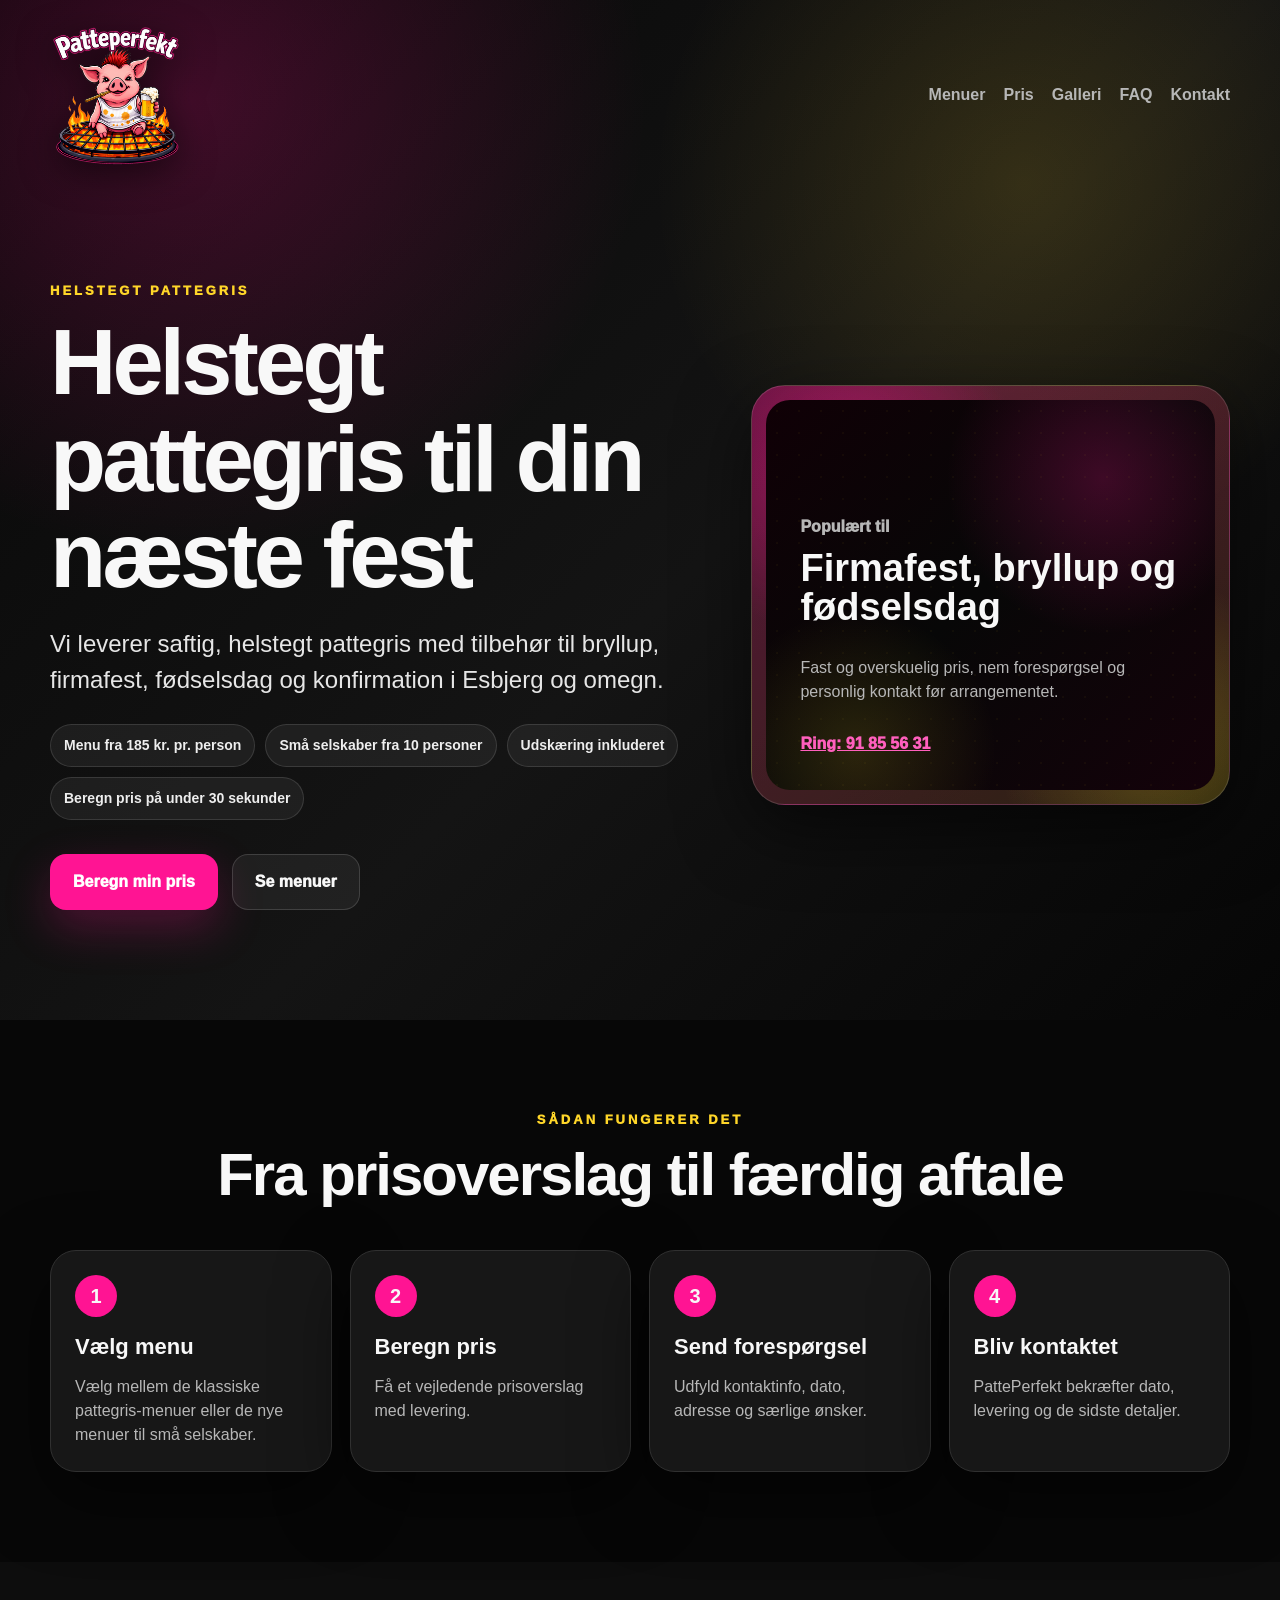
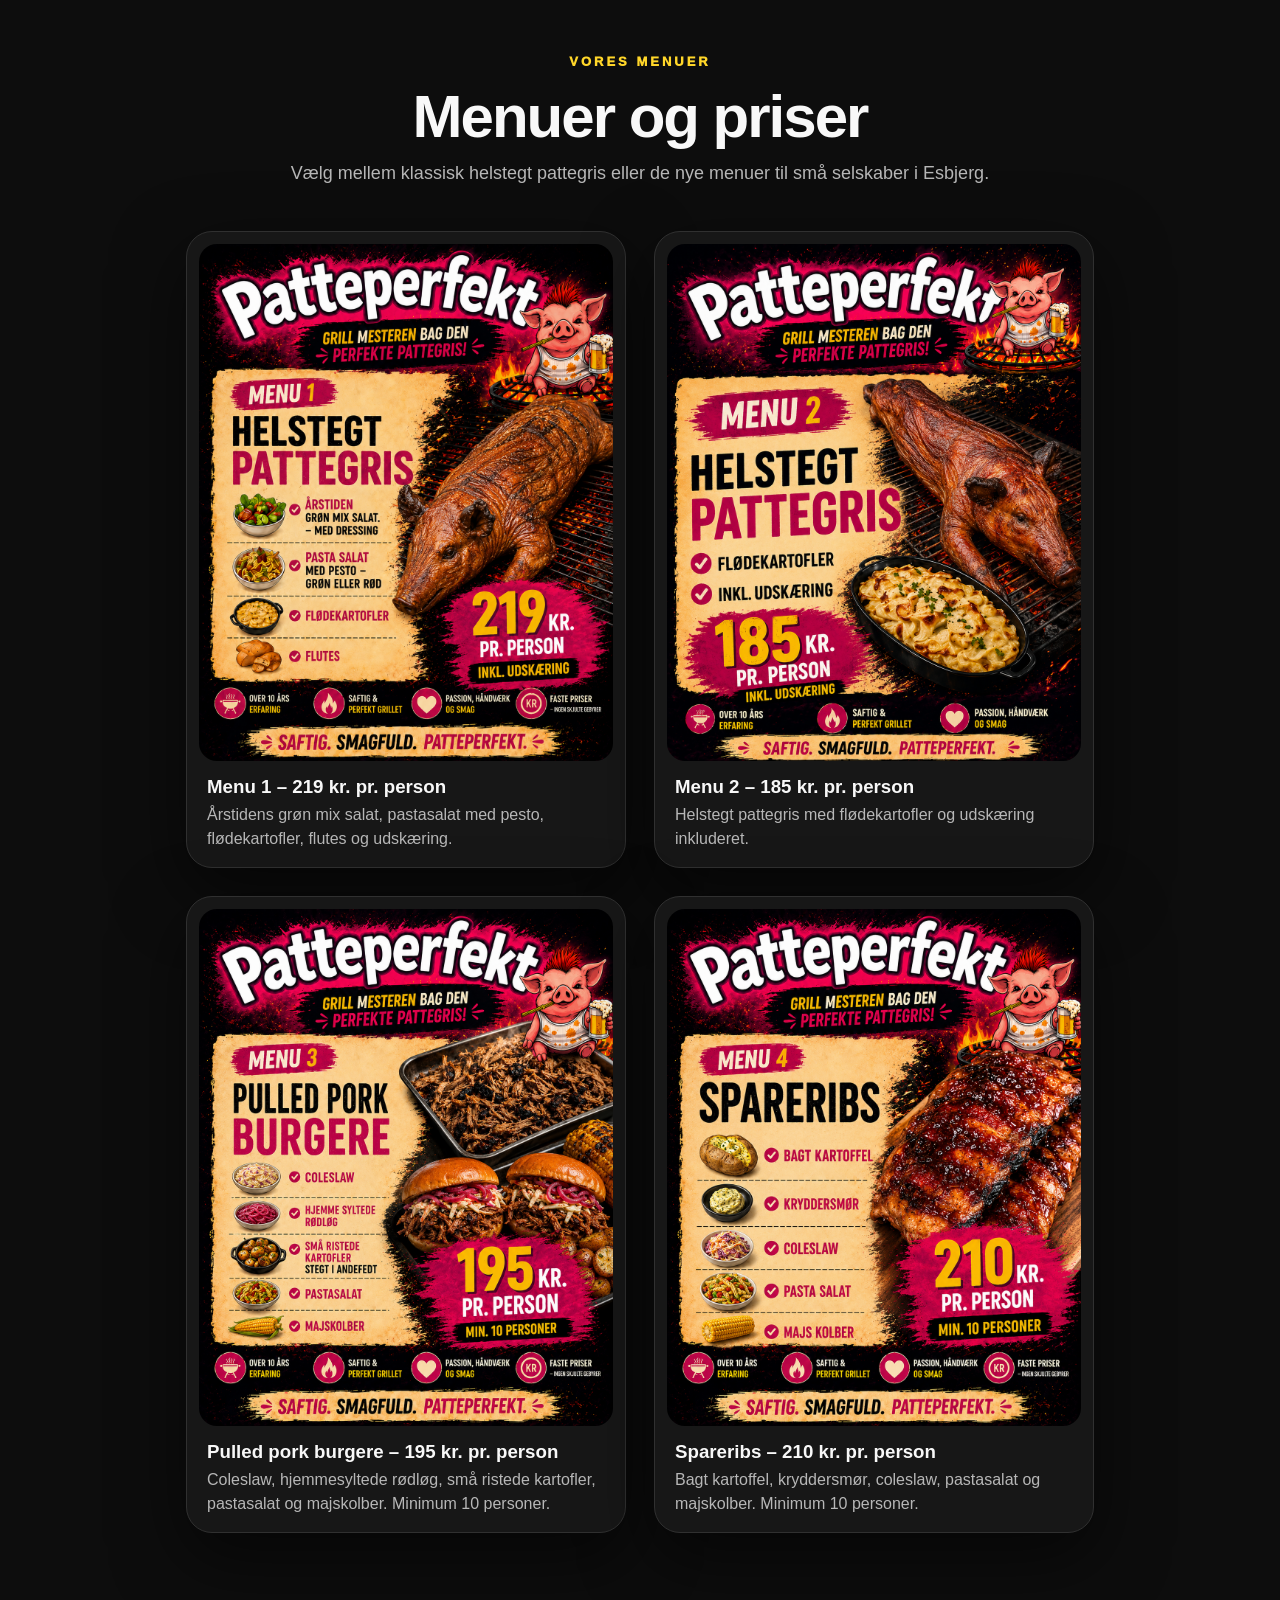
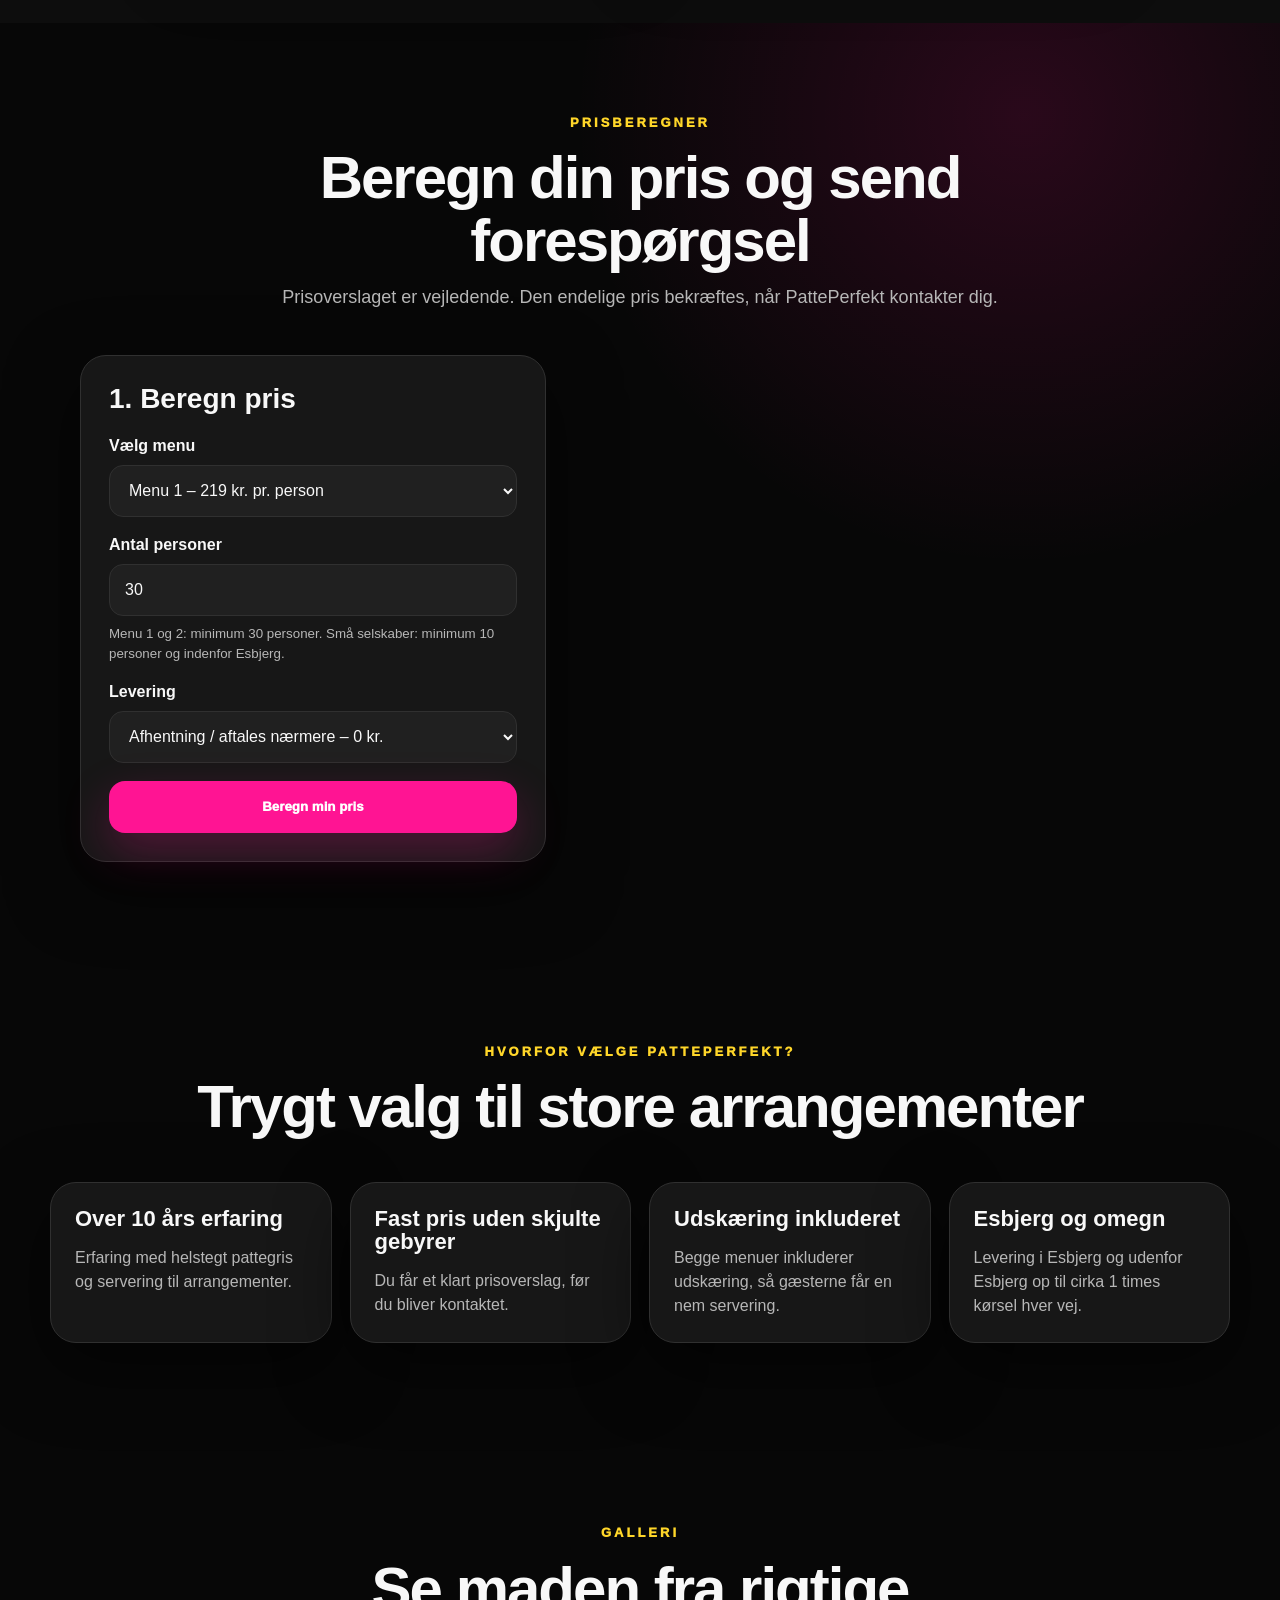
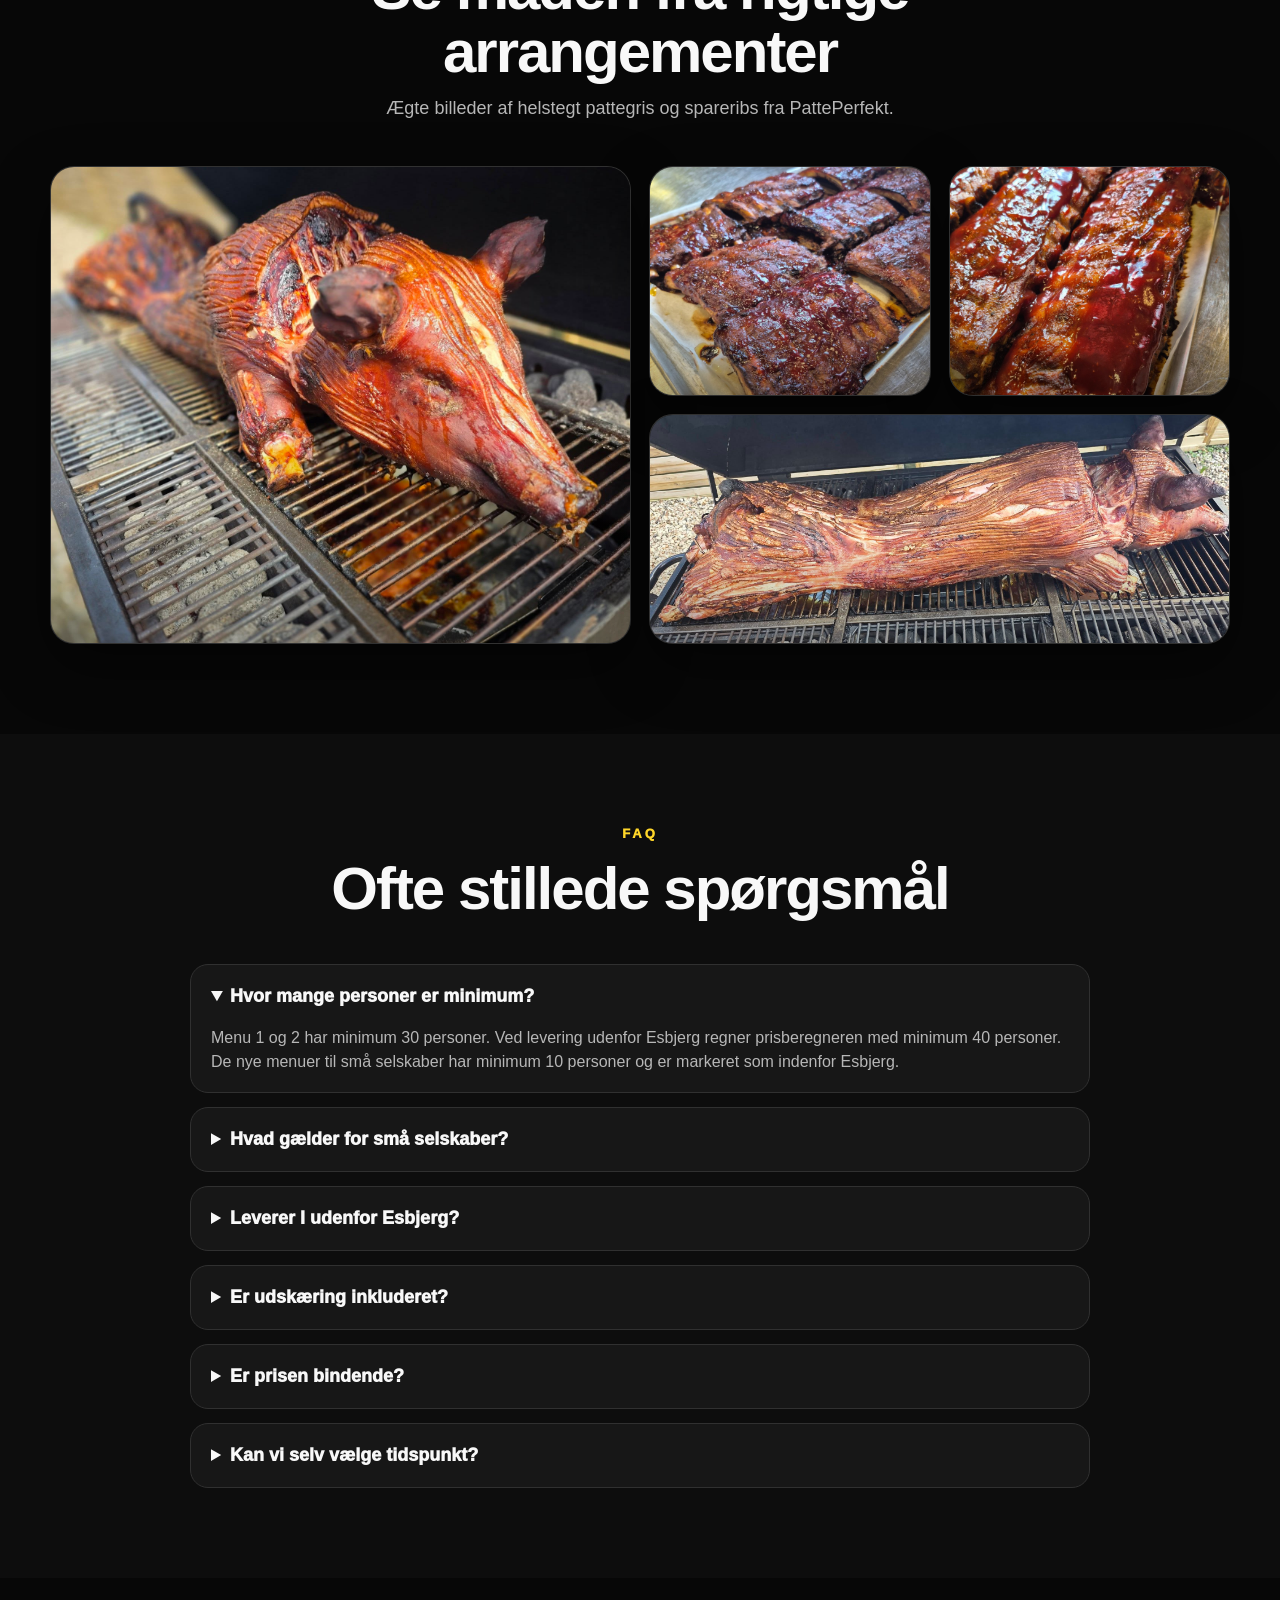
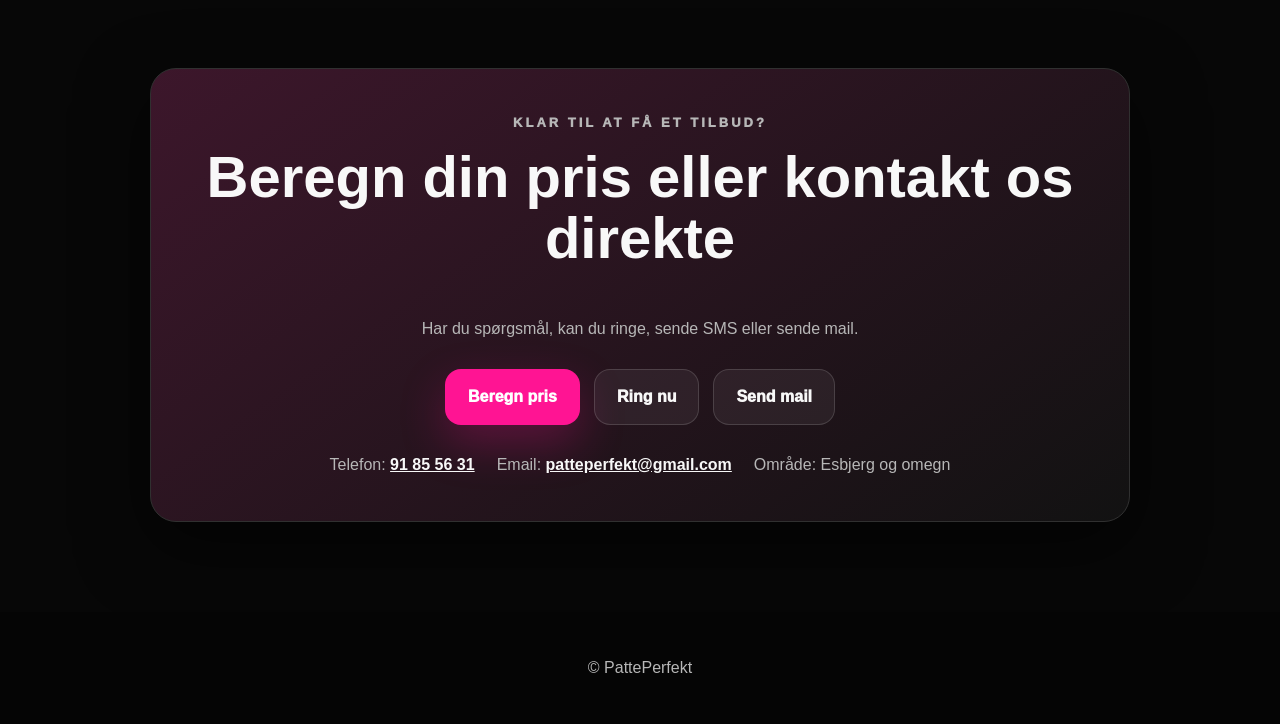
==== commit 352b9416: "Update index.html" ====
--- a/index.html
+++ b/index.html
@@ -92,7 +92,7 @@
         </article>
 
         <article class="menu-poster-card">
-          <img src="menu-3-pulled-pork.png" alt="Menu til små selskaber - pulled pork burgere" />
+          <img src="menu-3-pulled-pork.png" alt="Menu 3 - til små selskaber - pulled pork burgere" />
           <div class="menu-text-fallback">
             <h3>Pulled pork burgere – 195 kr. pr. person</h3>
             <p>Coleslaw, hjemmesyltede rødløg, små ristede kartofler, pastasalat og majskolber. Minimum 10 personer.</p>
@@ -100,7 +100,7 @@
         </article>
 
         <article class="menu-poster-card">
-          <img src="menu-4-spareribs.png" alt="Menu til små selskaber - spareribs" />
+          <img src="menu-4-spareribs.png" alt="Menu 4 - til små selskaber - spareribs" />
           <div class="menu-text-fallback">
             <h3>Spareribs – 210 kr. pr. person</h3>
             <p>Bagt kartoffel, kryddersmør, coleslaw, pastasalat og majskolber. Minimum 10 personer.</p>
@@ -124,8 +124,8 @@
           <select id="pp-menu">
             <option value="219" data-name="Menu 1 – helstegt pattegris med salater, flødekartofler og flutes" data-min="30" data-outside-min="40" data-area="all">Menu 1 – 219 kr. pr. person</option>
             <option value="185" data-name="Menu 2 – helstegt pattegris med flødekartofler" data-min="30" data-outside-min="40" data-area="all">Menu 2 – 185 kr. pr. person</option>
-            <option value="195" data-name="Pulled pork burgere – menu til små selskaber" data-min="10" data-outside-min="10" data-area="esbjerg-only">Menu 3 – 195 kr. pr. person</option>
-            <option value="210" data-name="Spareribs – menu til små selskaber" data-min="10" data-outside-min="10" data-area="esbjerg-only">Menu 4 – 210 kr. pr. person</option>
+            <option value="195" data-name="Menu 3 - pulled pork burgere" data-min="10" data-outside-min="10" data-area="esbjerg-only">Menu 3 – 195 kr. pr. person</option>
+            <option value="210" data-name="Menu 4 - spareribs" data-min="10" data-outside-min="10" data-area="esbjerg-only">Menu 4 – 210 kr. pr. person</option>
           </select>
 
           <label for="pp-persons">Antal personer</label>
--- a/styles.css
+++ b/styles.css
@@ -248,10 +248,10 @@
 .process-card p, .trust-card p { color: var(--muted); margin-bottom: 0; }
 
 .menu-poster-grid {
-  width: min(100%, 980px);
-  margin: 0 auto;
-  display: grid;
-  grid-template-columns: repeat(2, minmax(260px, 440px));
+  width: min(100%, 1120px);
+  margin: 0 auto;
+  display: grid;
+  grid-template-columns: repeat(2, minmax(260px, 470px));
   justify-content: center;
   gap: 28px;
 }
@@ -263,7 +263,7 @@
   display: block;
   width: 100%;
   height: auto;
-  max-height: 560px;
+  max-height: 610px;
   object-fit: contain;
   border-radius: 18px;
 }
@@ -411,6 +411,64 @@
   background: #050505;
   color: var(--muted);
   text-align: center;
+}
+
+
+/* Gallery section */
+.gallery-section {
+  background:
+    radial-gradient(circle at 15% 15%, rgba(255, 20, 147, 0.10), transparent 32%),
+    radial-gradient(circle at 85% 85%, rgba(255, 214, 41, 0.08), transparent 30%),
+    #080808;
+}
+
+.gallery-grid {
+  width: min(1180px, 100%);
+  margin: 0 auto;
+  display: grid;
+  grid-template-columns: repeat(4, 1fr);
+  grid-auto-rows: 230px;
+  gap: 18px;
+}
+
+.gallery-item {
+  position: relative;
+  display: block;
+  overflow: hidden;
+  border-radius: 24px;
+  border: 1px solid rgba(255, 255, 255, 0.12);
+  background: #151515;
+  box-shadow: 0 22px 60px rgba(0, 0, 0, 0.45);
+}
+
+.gallery-item.large {
+  grid-column: span 2;
+  grid-row: span 2;
+}
+
+.gallery-item.wide {
+  grid-column: span 2;
+}
+
+.gallery-item img {
+  width: 100%;
+  height: 100%;
+  display: block;
+  object-fit: cover;
+  transition: transform 0.35s ease, filter 0.35s ease;
+}
+
+.gallery-item::after {
+  content: "";
+  position: absolute;
+  inset: 0;
+  background: linear-gradient(180deg, transparent 55%, rgba(0,0,0,0.30));
+  pointer-events: none;
+}
+
+.gallery-item:hover img {
+  transform: scale(1.045);
+  filter: saturate(1.08) contrast(1.04);
 }
 
 @media (max-width: 980px) {
@@ -476,3 +534,472 @@
     width: 106px;
   }
 }
+
+
+@media (max-width: 900px) {
+  .gallery-grid {
+    grid-template-columns: repeat(2, 1fr);
+    grid-auto-rows: 210px;
+  }
+
+  .gallery-item.large,
+  .gallery-item.wide {
+    grid-column: span 2;
+  }
+}
+
+@media (max-width: 560px) {
+  .gallery-grid {
+    grid-template-columns: 1fr;
+    grid-auto-rows: 280px;
+    width: min(100%, 430px);
+  }
+
+  .gallery-item.large,
+  .gallery-item.wide {
+    grid-column: span 1;
+    grid-row: span 1;
+  }
+}
+}
+
+.nav {
+  width: min(1180px, calc(100% - 36px));
+  margin: 0 auto;
+  padding: 24px 0;
+  display: flex;
+  align-items: center;
+  justify-content: space-between;
+  gap: 18px;
+}
+.brand {
+  font-size: 28px;
+  font-weight: 950;
+  text-decoration: none;
+  letter-spacing: -1px;
+}
+.nav-links {
+  display: flex;
+  align-items: center;
+  gap: 18px;
+}
+.nav-links a {
+  color: var(--muted);
+  font-weight: 800;
+  text-decoration: none;
+}
+.nav-links a:hover { color: var(--text); }
+.nav-toggle {
+  display: none;
+  border: 1px solid var(--border);
+  background: var(--card);
+  color: var(--text);
+  border-radius: 12px;
+  padding: 10px 13px;
+  font-size: 20px;
+}
+
+.hero {
+  width: min(1180px, calc(100% - 36px));
+  margin: 0 auto;
+  padding: 90px 0 110px;
+  display: grid;
+  grid-template-columns: 1.15fr 0.85fr;
+  gap: 54px;
+  align-items: center;
+}
+.eyebrow {
+  margin: 0 0 14px;
+  color: var(--yellow);
+  text-transform: uppercase;
+  letter-spacing: 3px;
+  font-size: 13px;
+  font-weight: 950;
+}
+h1, h2, h3 { margin-top: 0; line-height: 1.05; }
+h1 {
+  font-size: clamp(48px, 8vw, 92px);
+  margin-bottom: 22px;
+  letter-spacing: -4px;
+}
+.lead {
+  max-width: 720px;
+  margin: 0 0 22px;
+  color: #e6e6e6;
+  font-size: clamp(18px, 2vw, 24px);
+}
+.hero-points {
+  display: flex;
+  flex-wrap: wrap;
+  gap: 10px;
+  margin: 26px 0 34px;
+}
+.hero-points span {
+  border: 1px solid rgba(255,255,255,.12);
+  background: rgba(255,255,255,.06);
+  padding: 10px 13px;
+  border-radius: 999px;
+  color: #eeeeee;
+  font-weight: 800;
+  font-size: 14px;
+}
+.actions, .contact-actions {
+  display: flex;
+  flex-wrap: wrap;
+  gap: 14px;
+}
+.btn {
+  display: inline-flex;
+  align-items: center;
+  justify-content: center;
+  border-radius: 16px;
+  padding: 15px 22px;
+  border: 1px solid transparent;
+  font-weight: 950;
+  text-decoration: none;
+  cursor: pointer;
+  min-height: 52px;
+}
+.btn.primary {
+  background: var(--pink);
+  color: white;
+  box-shadow: 0 18px 45px rgba(255, 20, 147, 0.25);
+}
+.btn.primary:hover { background: var(--pink2); }
+.btn.secondary {
+  background: rgba(255,255,255,.06);
+  color: var(--text);
+  border-color: rgba(255,255,255,.14);
+}
+.btn.full { width: 100%; margin-top: 18px; }
+
+.hero-card {
+  padding: 14px;
+  background:
+    radial-gradient(circle at 20% 20%, rgba(255, 20, 147, 0.45), transparent 34%),
+    radial-gradient(circle at 85% 85%, rgba(255, 214, 41, 0.22), transparent 30%),
+    linear-gradient(145deg, rgba(255, 20, 147, 0.30), rgba(255, 214, 41, 0.12));
+  border: 1px solid rgba(255,255,255,.14);
+  border-radius: 34px;
+  box-shadow: var(--shadow);
+}
+.hero-card-inner {
+  position: relative;
+  overflow: hidden;
+  min-height: 390px;
+  background:
+    radial-gradient(circle at 75% 20%, rgba(255, 20, 147, 0.22), transparent 34%),
+    radial-gradient(circle at 20% 90%, rgba(255, 214, 41, 0.14), transparent 28%),
+    linear-gradient(135deg, #100006 0%, #070707 48%, #14020a 100%);
+  border-radius: 24px;
+  padding: 34px;
+  display: flex;
+  flex-direction: column;
+  justify-content: flex-end;
+}
+.hero-card-inner::before {
+  content: "";
+  position: absolute;
+  inset: 0;
+  background-image:
+    radial-gradient(circle, rgba(255, 214, 41, 0.13) 1px, transparent 1px);
+  background-size: 22px 22px;
+  opacity: 0.28;
+  z-index: 0;
+}
+.hero-card-inner > * {
+  position: relative;
+  z-index: 1;
+}
+.card-label {
+  color: var(--yellow);
+  font-weight: 950;
+  margin: 0 0 10px;
+}
+.hero-card h2 { font-size: 38px; margin-bottom: 12px; }
+.hero-card p { color: var(--muted); }
+.call-link {
+  margin-top: 12px;
+  color: var(--pink2);
+  font-weight: 950;
+}
+
+.section {
+  padding: 90px 18px;
+  background: var(--bg);
+}
+.section.dark { background: #0d0d0d; }
+.section-head {
+  width: min(920px, 100%);
+  margin: 0 auto 44px;
+  text-align: center;
+}
+.section-head h2 {
+  font-size: clamp(34px, 5vw, 60px);
+  letter-spacing: -2px;
+  margin-bottom: 12px;
+}
+.section-intro {
+  margin: 0 auto;
+  max-width: 720px;
+  color: var(--muted);
+  font-size: 18px;
+}
+
+.process-grid, .trust-grid {
+  width: min(1180px, 100%);
+  margin: 0 auto;
+  display: grid;
+  grid-template-columns: repeat(4, 1fr);
+  gap: 18px;
+}
+.process-card, .trust-card, .quote-card, .menu-poster-card, .confirmation, .contact-box {
+  background: var(--card);
+  border: 1px solid var(--border);
+  border-radius: 26px;
+  box-shadow: var(--shadow);
+}
+.process-card, .trust-card { padding: 24px; }
+.process-card strong {
+  display: inline-flex;
+  width: 42px;
+  height: 42px;
+  align-items: center;
+  justify-content: center;
+  background: var(--pink);
+  border-radius: 50%;
+  margin-bottom: 18px;
+  font-size: 20px;
+}
+.process-card h3, .trust-card h3 { font-size: 22px; margin-bottom: 10px; }
+.process-card p, .trust-card p { color: var(--muted); margin-bottom: 0; }
+
+.menu-poster-grid {
+  width: min(100%, 980px);
+  margin: 0 auto;
+  display: grid;
+  grid-template-columns: repeat(2, minmax(260px, 440px));
+  justify-content: center;
+  gap: 28px;
+}
+.menu-poster-card {
+  padding: 12px;
+  overflow: hidden;
+}
+.menu-poster-card img {
+  display: block;
+  width: 100%;
+  height: auto;
+  max-height: 560px;
+  object-fit: contain;
+  border-radius: 18px;
+}
+.menu-text-fallback {
+  padding: 16px 8px 4px;
+}
+.menu-text-fallback h3 { margin-bottom: 6px; }
+.menu-text-fallback p { color: var(--muted); margin: 0; }
+
+.quote-section {
+  background:
+    radial-gradient(circle at 80% 10%, rgba(255, 20, 147, 0.14), transparent 34%),
+    var(--bg);
+}
+.quote-layout {
+  width: min(1120px, 100%);
+  margin: 0 auto;
+  display: grid;
+  grid-template-columns: 0.85fr 1.15fr;
+  gap: 24px;
+  align-items: start;
+}
+.quote-card { padding: 28px; }
+.quote-card h3 { font-size: 28px; margin-bottom: 20px; }
+label {
+  display: block;
+  margin: 16px 0 7px;
+  font-weight: 900;
+}
+input, select, textarea {
+  width: 100%;
+  min-height: 52px;
+  padding: 14px 15px;
+  border-radius: 14px;
+  border: 1px solid var(--border);
+  background: var(--card2);
+  color: var(--text);
+  font-size: 16px;
+  outline: none;
+}
+textarea { min-height: 108px; resize: vertical; }
+input:focus, select:focus, textarea:focus {
+  border-color: var(--pink2);
+  box-shadow: 0 0 0 3px rgba(255, 20, 147, .14);
+}
+.form-help, .terms, .muted {
+  color: var(--muted);
+}
+.form-help { display: block; margin-top: 8px; }
+.form-grid {
+  display: grid;
+  grid-template-columns: 1fr 1fr;
+  gap: 16px;
+}
+.price-box {
+  margin-top: 22px;
+  padding: 22px;
+  border: 1px solid var(--border);
+  border-radius: 18px;
+  background: #101010;
+  text-align: center;
+}
+.price-box p, .price-box span { color: var(--muted); margin: 0; }
+.price-box strong {
+  display: block;
+  margin: 6px 0;
+  color: var(--pink2);
+  font-size: 44px;
+  line-height: 1;
+}
+.hidden { display: none !important; }
+.error {
+  margin: 14px 0 0;
+  color: var(--red);
+  font-weight: 900;
+  text-align: center;
+}
+.confirmation {
+  width: min(720px, 100%);
+  margin: 26px auto 0;
+  padding: 32px;
+  text-align: center;
+}
+.check {
+  width: 58px;
+  height: 58px;
+  margin: 0 auto 16px;
+  border-radius: 50%;
+  background: var(--green);
+  color: #06120a;
+  display: flex;
+  align-items: center;
+  justify-content: center;
+  font-size: 34px;
+  font-weight: 950;
+}
+.confirmation strong {
+  display: block;
+  color: var(--pink2);
+  font-size: 40px;
+  margin: 12px 0;
+}
+
+.faq-list {
+  width: min(900px, 100%);
+  margin: 0 auto;
+  display: grid;
+  gap: 14px;
+}
+details {
+  background: var(--card);
+  border: 1px solid var(--border);
+  border-radius: 18px;
+  padding: 18px 20px;
+}
+summary {
+  cursor: pointer;
+  font-size: 18px;
+  font-weight: 950;
+}
+details p { color: var(--muted); margin-bottom: 0; }
+
+.contact-box {
+  width: min(980px, 100%);
+  margin: 0 auto;
+  padding: 44px;
+  text-align: center;
+  background:
+    linear-gradient(145deg, rgba(255, 20, 147, 0.16), rgba(18,18,18,1)),
+    var(--card);
+}
+.contact-box h2 { font-size: clamp(34px, 5vw, 58px); }
+.contact-box p { color: var(--muted); }
+.contact-actions { justify-content: center; margin: 28px 0; }
+.contact-details {
+  display: flex;
+  flex-wrap: wrap;
+  gap: 14px 22px;
+  justify-content: center;
+  color: var(--muted);
+}
+.contact-details a { color: var(--text); font-weight: 900; }
+.footer {
+  padding: 28px 18px;
+  background: #050505;
+  color: var(--muted);
+  text-align: center;
+}
+
+@media (max-width: 980px) {
+  .hero, .quote-layout { grid-template-columns: 1fr; }
+  .process-grid, .trust-grid { grid-template-columns: repeat(2, 1fr); }
+  .hero { padding-top: 54px; }
+}
+
+@media (max-width: 760px) {
+  .nav { align-items: flex-start; }
+  .nav-toggle { display: inline-flex; }
+  .nav-links {
+    display: none;
+    position: absolute;
+    top: 72px;
+    left: 18px;
+    right: 18px;
+    flex-direction: column;
+    align-items: stretch;
+    padding: 16px;
+    background: #111;
+    border: 1px solid var(--border);
+    border-radius: 18px;
+    z-index: 10;
+  }
+  .nav-links.open { display: flex; }
+  .nav-links a { padding: 12px; }
+  h1 { letter-spacing: -2px; }
+  .section { padding: 64px 14px; }
+  .hero { width: min(100% - 28px, 1180px); padding-bottom: 70px; }
+  .hero-card-inner { min-height: 320px; padding: 24px; }
+  .hero-card h2 { font-size: 30px; }
+  .menu-poster-grid {
+    width: min(100%, 470px);
+    grid-template-columns: 1fr;
+    gap: 22px;
+  }
+  .menu-poster-card img { max-height: none; }
+  .process-grid, .trust-grid, .form-grid { grid-template-columns: 1fr; }
+  .quote-card, .contact-box { padding: 22px; }
+  .price-box strong { font-size: 36px; }
+}
+
+
+/* GitHub-ready logo styling */
+.logo-brand {
+  display: inline-flex;
+  align-items: center;
+  width: auto;
+  min-width: 0;
+  text-decoration: none;
+}
+
+.logo-brand img {
+  width: 132px;
+  height: auto;
+  display: block;
+  filter: drop-shadow(0 8px 18px rgba(0, 0, 0, 0.55));
+}
+
+@media (max-width: 700px) {
+  .logo-brand img {
+    width: 106px;
+  }
+}
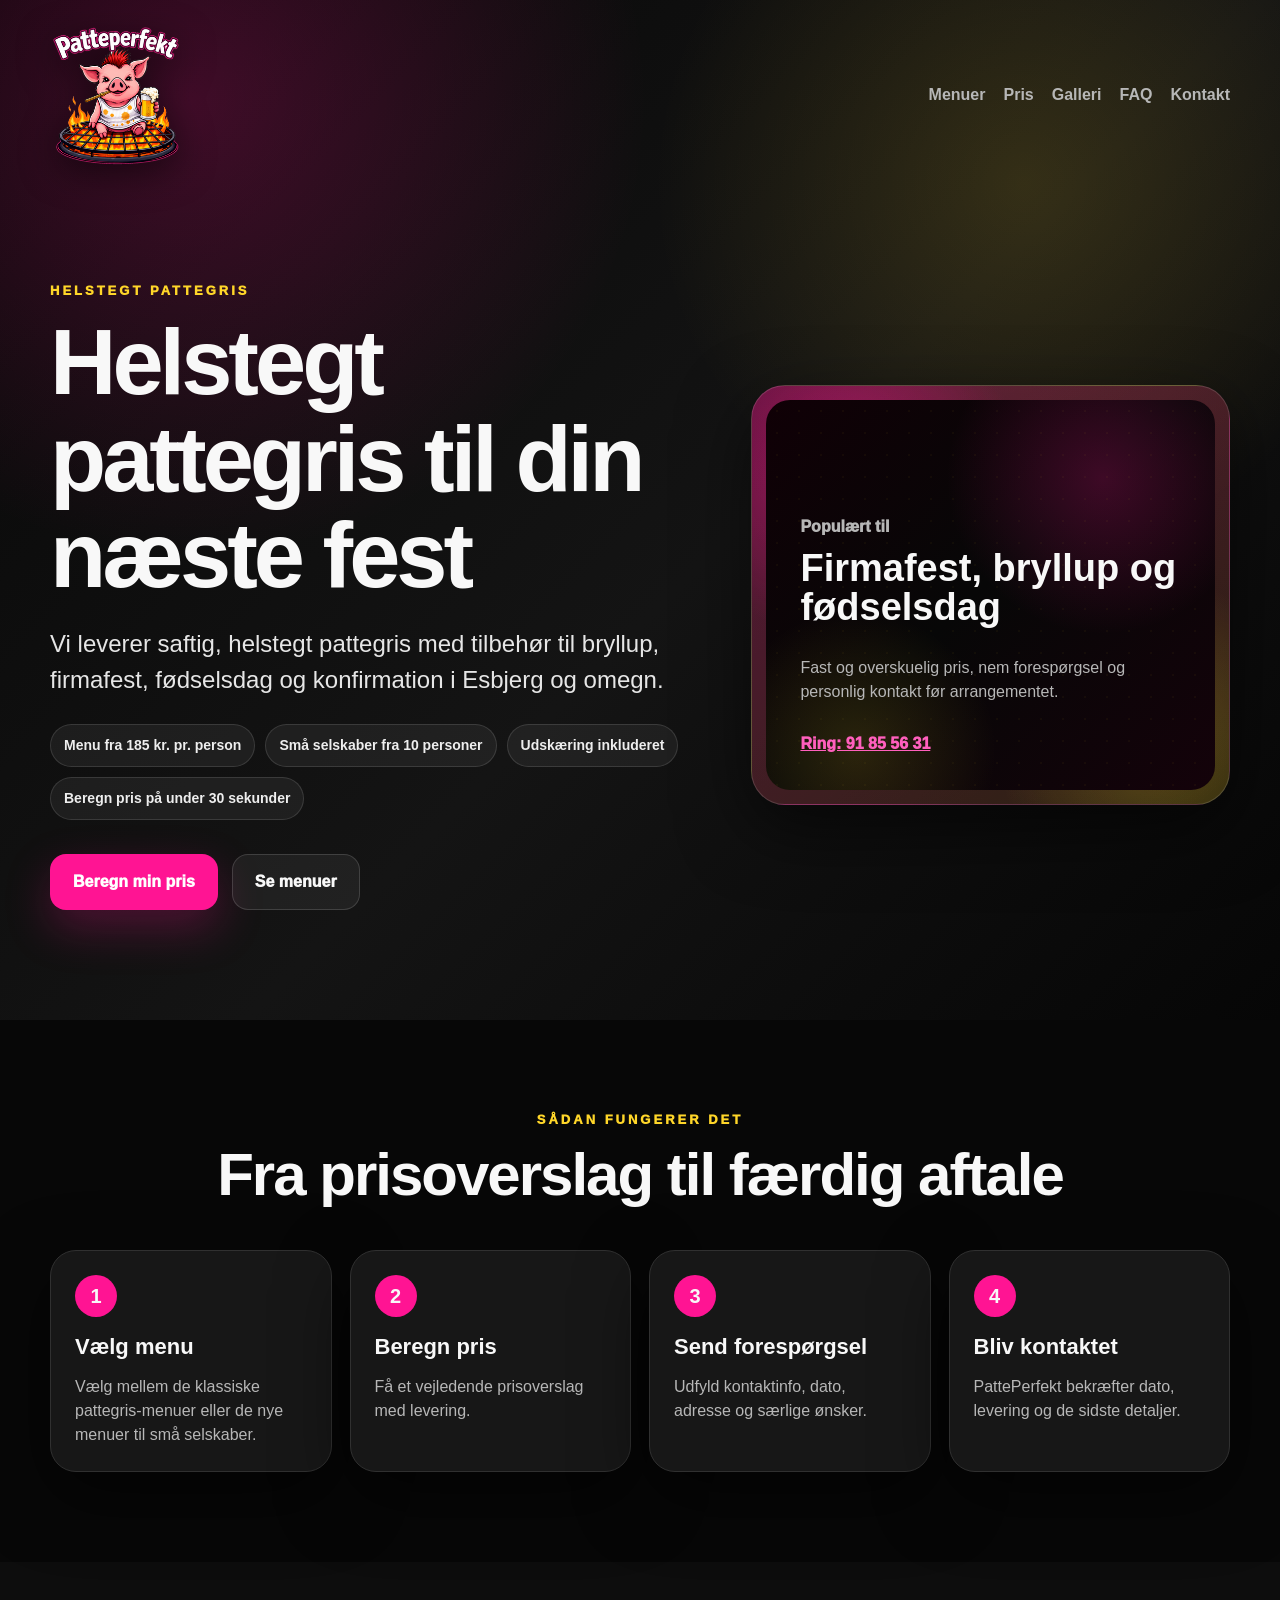
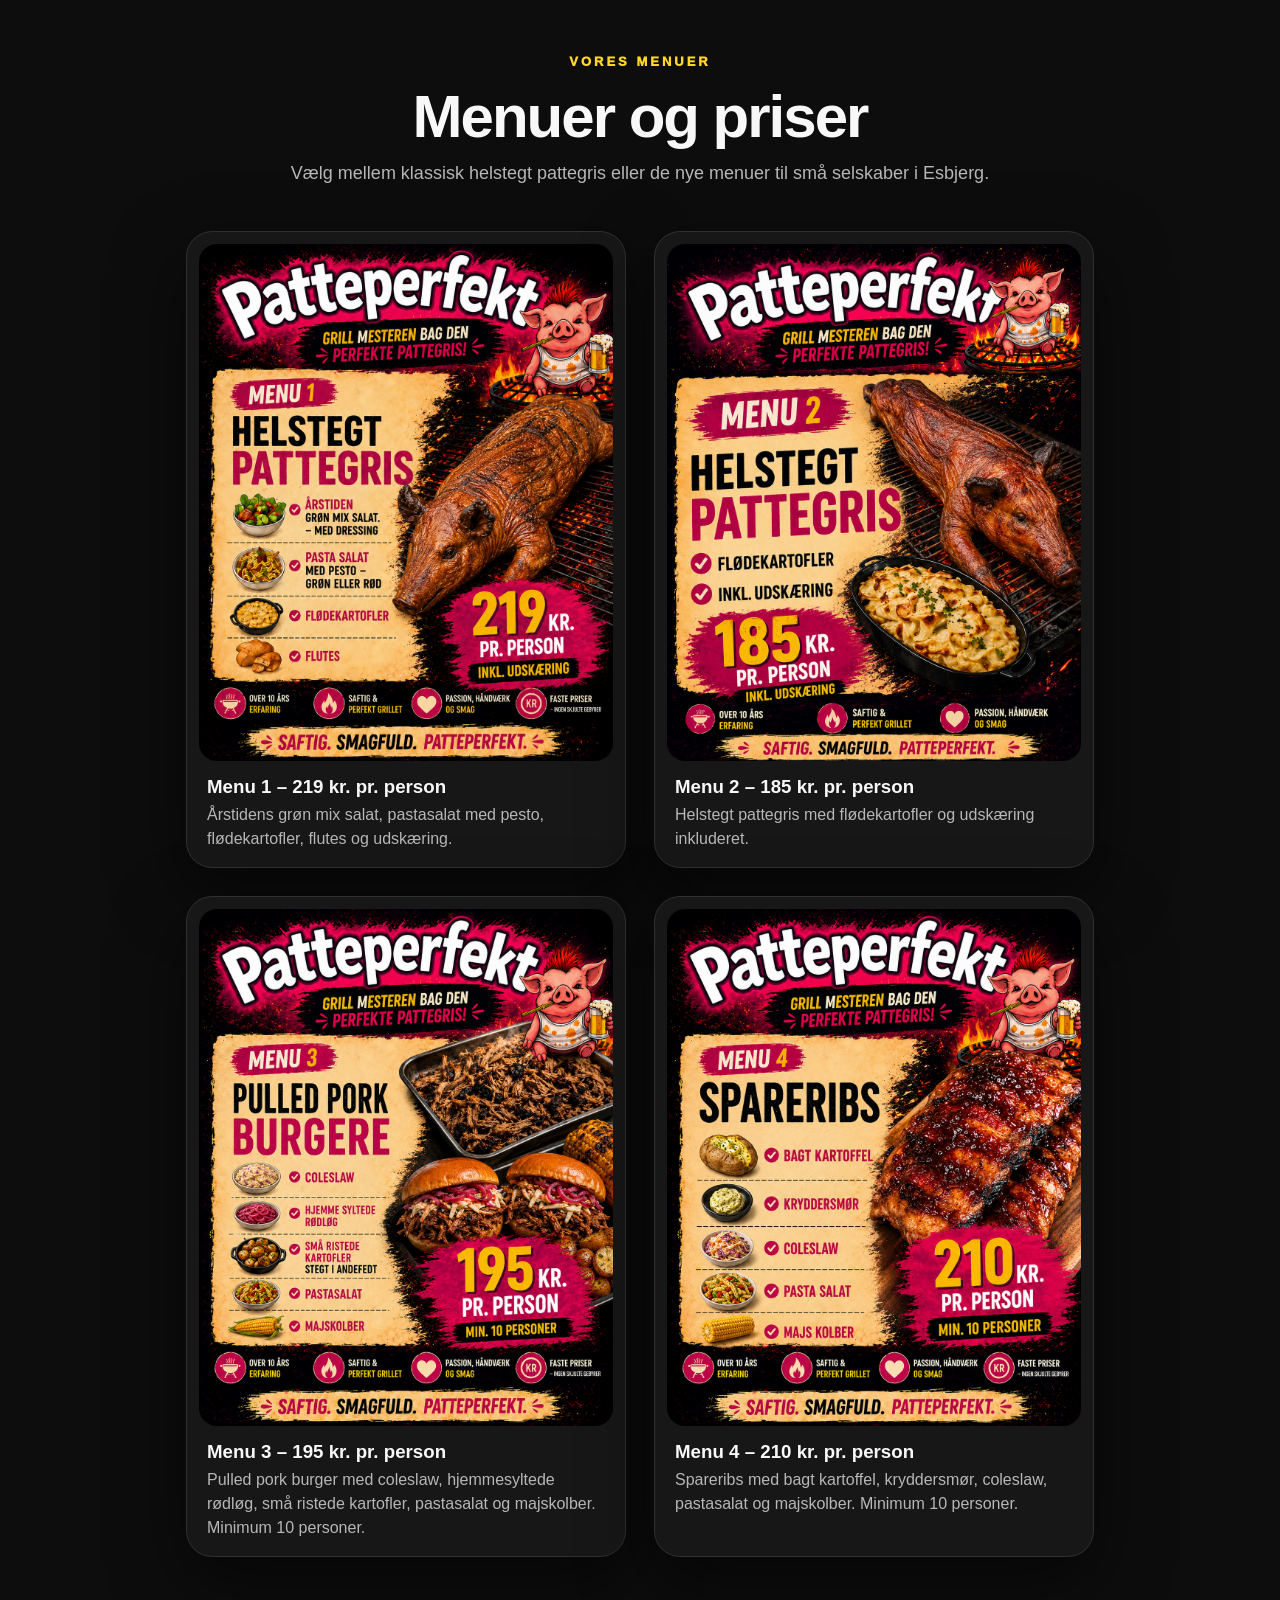
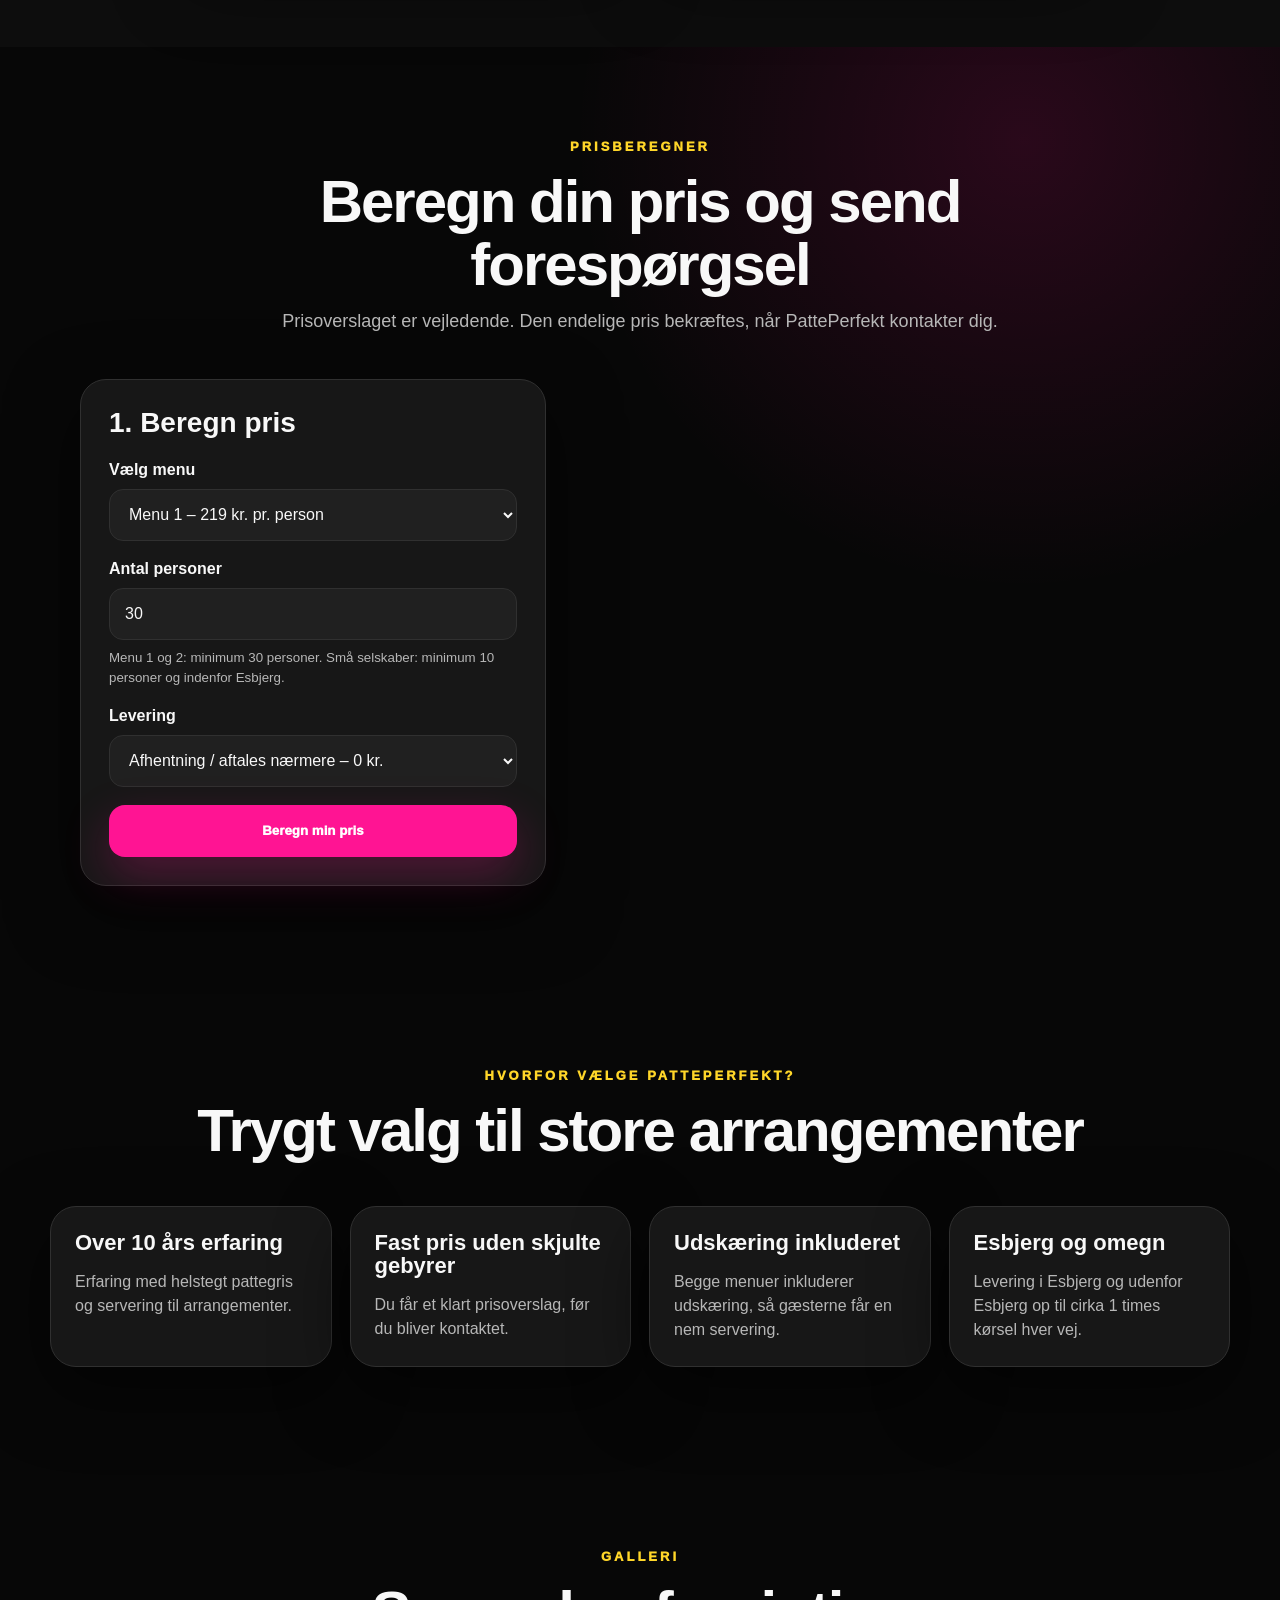
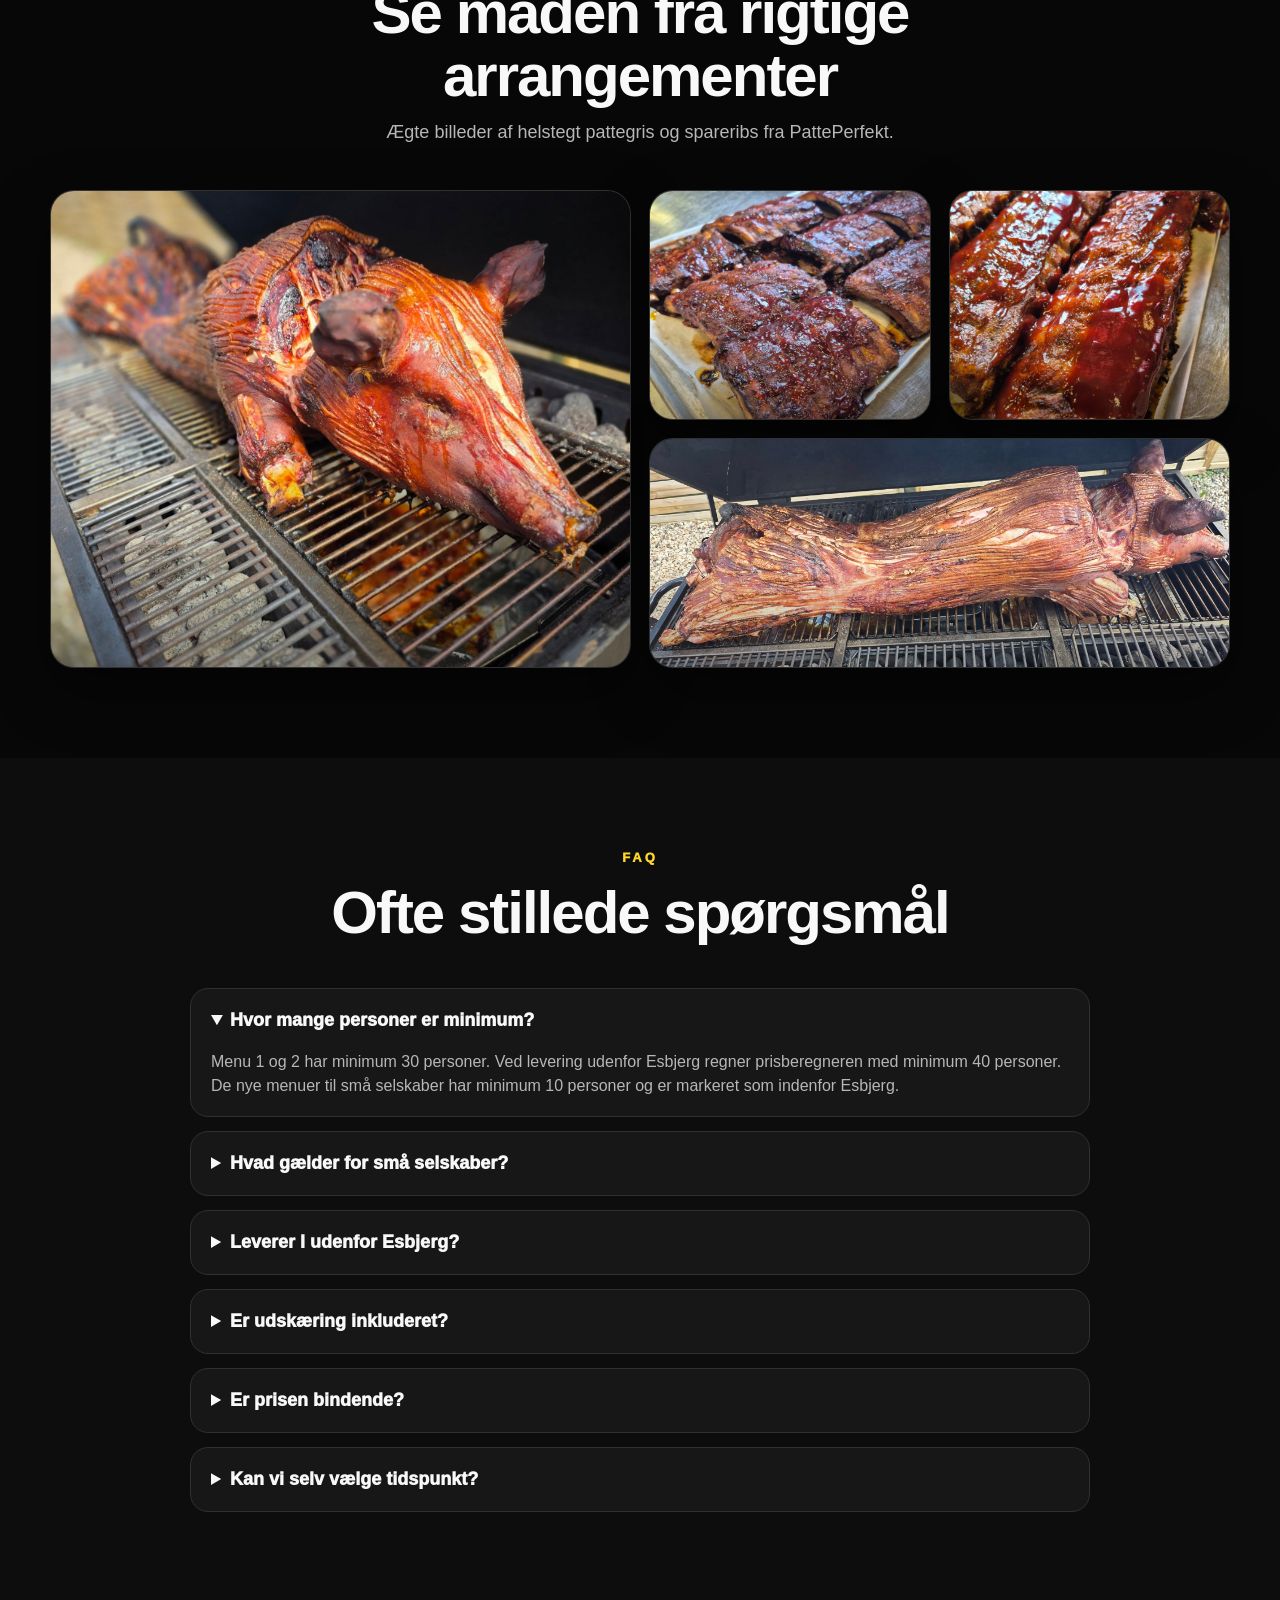
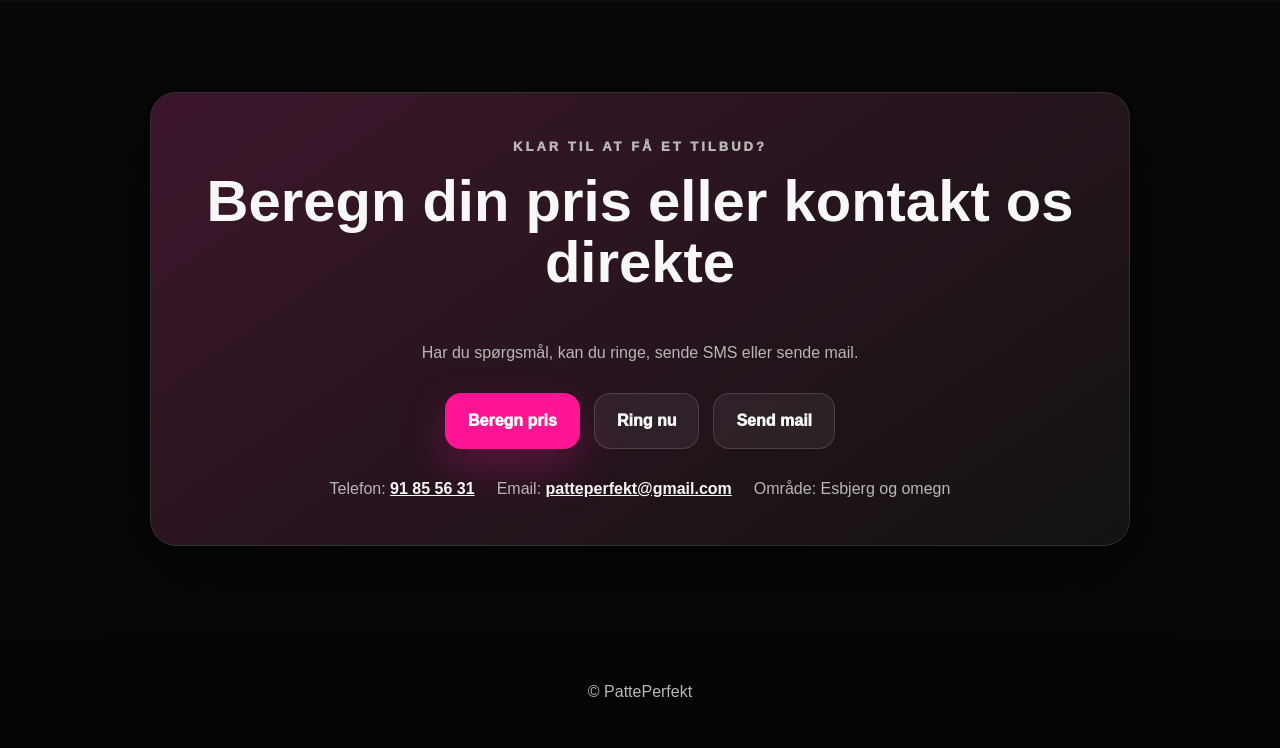
==== commit 8d7a4880: "Update index.html" ====
--- a/index.html
+++ b/index.html
@@ -94,16 +94,16 @@
         <article class="menu-poster-card">
           <img src="menu-3-pulled-pork.png" alt="Menu 3 - til små selskaber - pulled pork burgere" />
           <div class="menu-text-fallback">
-            <h3>Pulled pork burgere – 195 kr. pr. person</h3>
-            <p>Coleslaw, hjemmesyltede rødløg, små ristede kartofler, pastasalat og majskolber. Minimum 10 personer.</p>
+            <h3>Menu 3 – 195 kr. pr. person</h3>
+            <p>Pulled pork burger med coleslaw, hjemmesyltede rødløg, små ristede kartofler, pastasalat og majskolber. Minimum 10 personer.</p>
           </div>
         </article>
 
         <article class="menu-poster-card">
           <img src="menu-4-spareribs.png" alt="Menu 4 - til små selskaber - spareribs" />
           <div class="menu-text-fallback">
-            <h3>Spareribs – 210 kr. pr. person</h3>
-            <p>Bagt kartoffel, kryddersmør, coleslaw, pastasalat og majskolber. Minimum 10 personer.</p>
+            <h3>Menu 4 – 210 kr. pr. person</h3>
+            <p>Spareribs med bagt kartoffel, kryddersmør, coleslaw, pastasalat og majskolber. Minimum 10 personer.</p>
           </div>
         </article>
       </div>
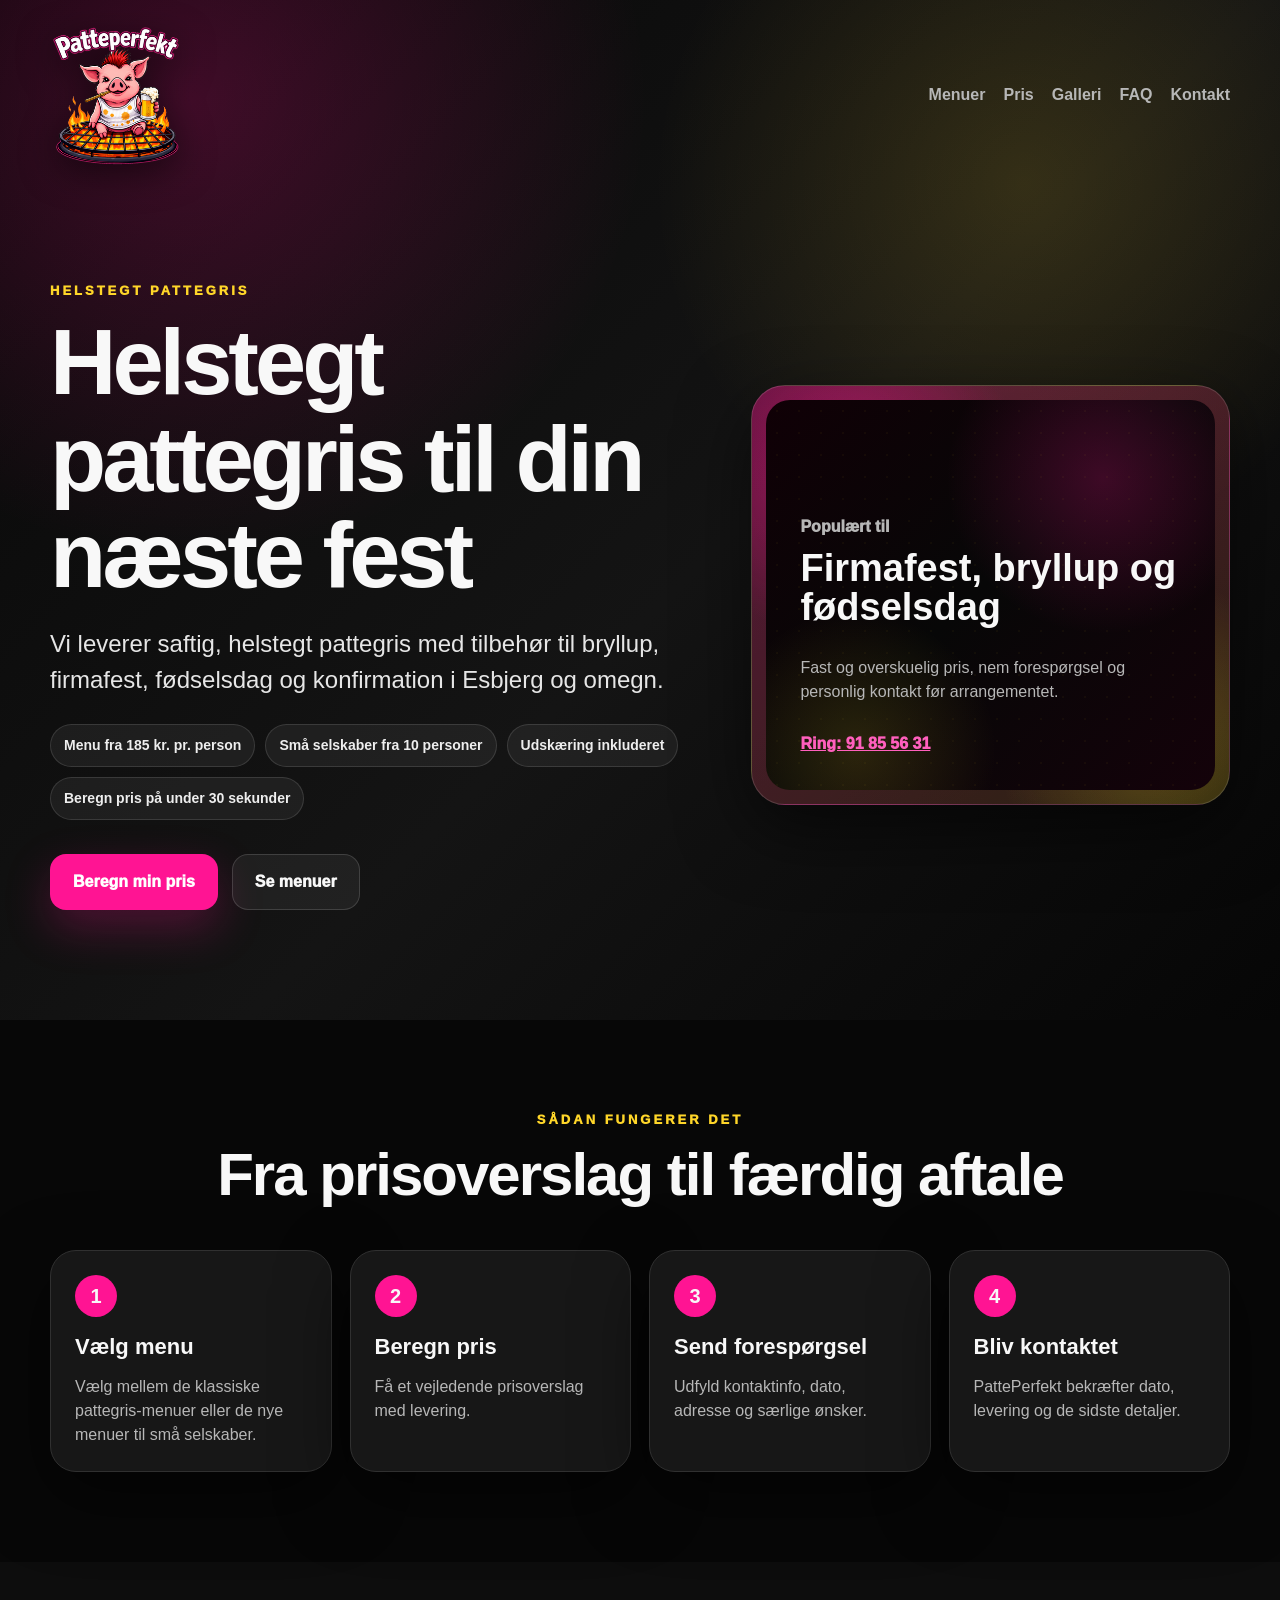
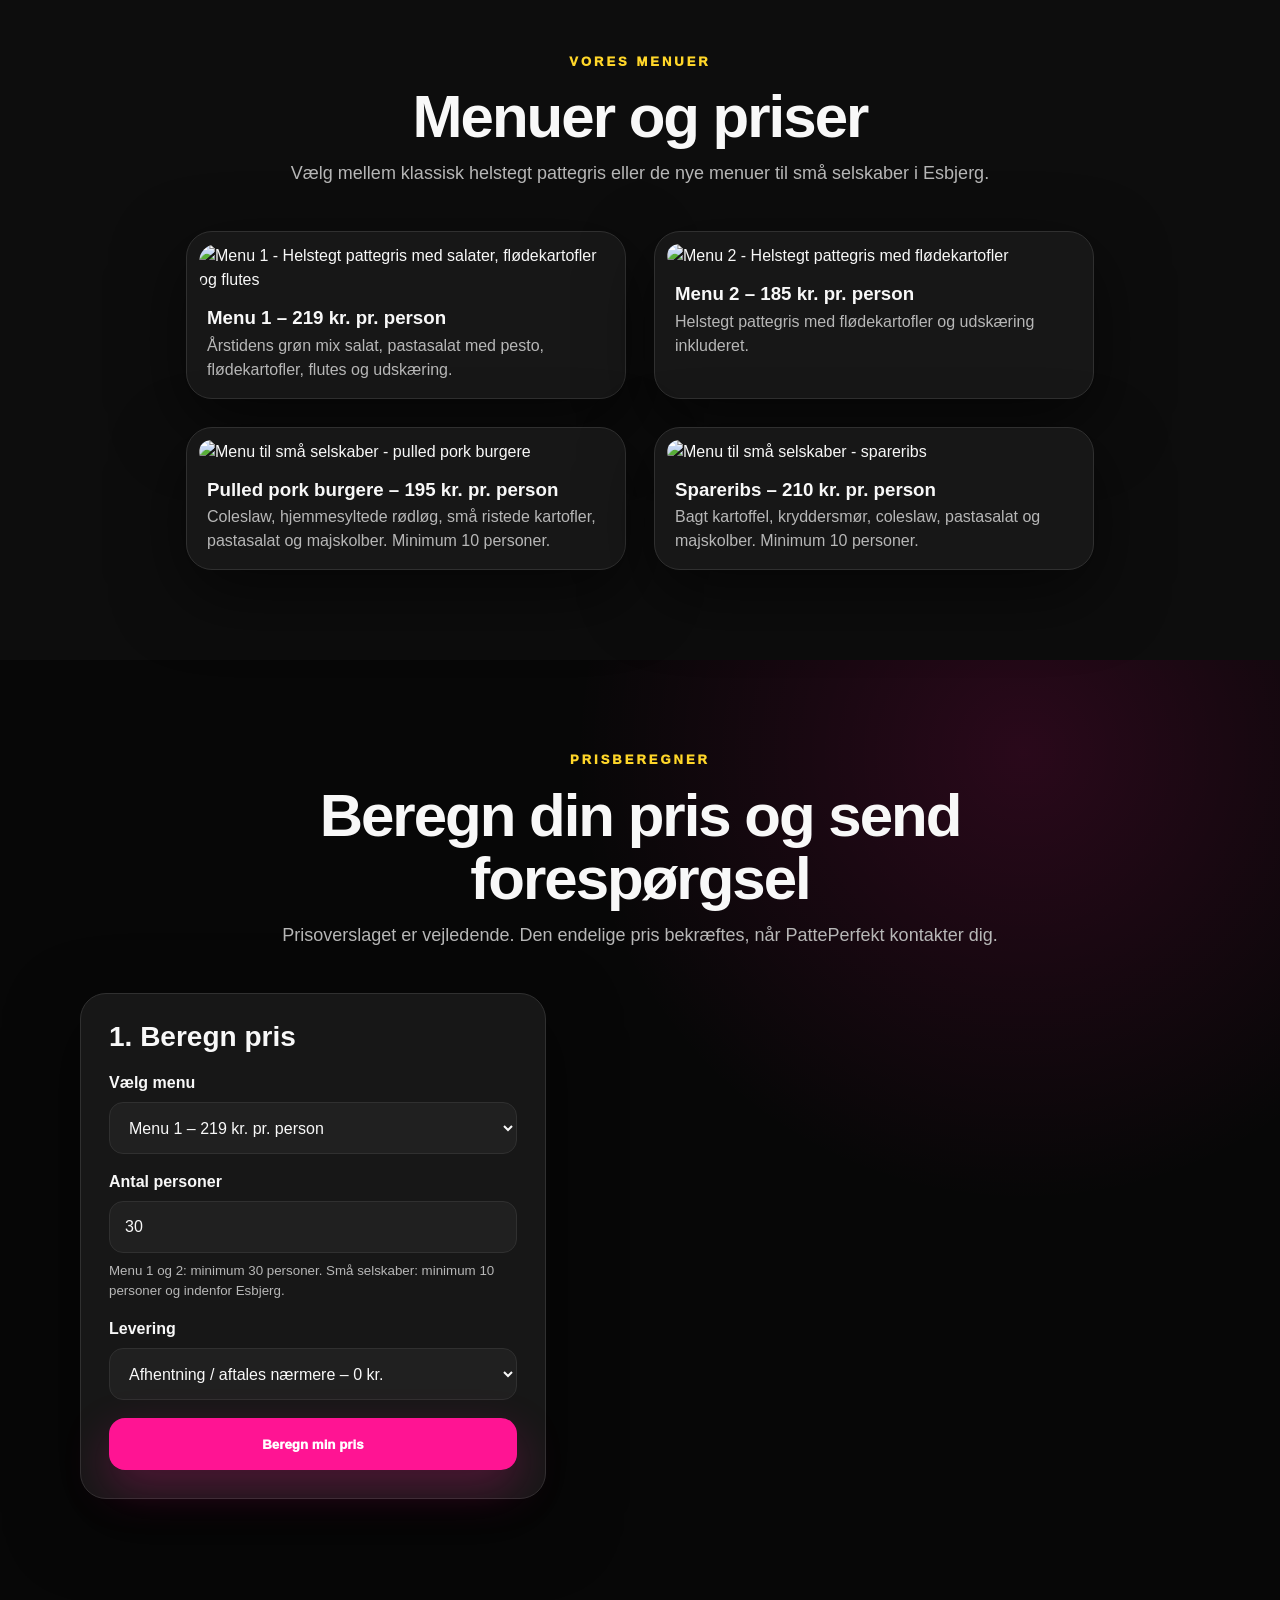
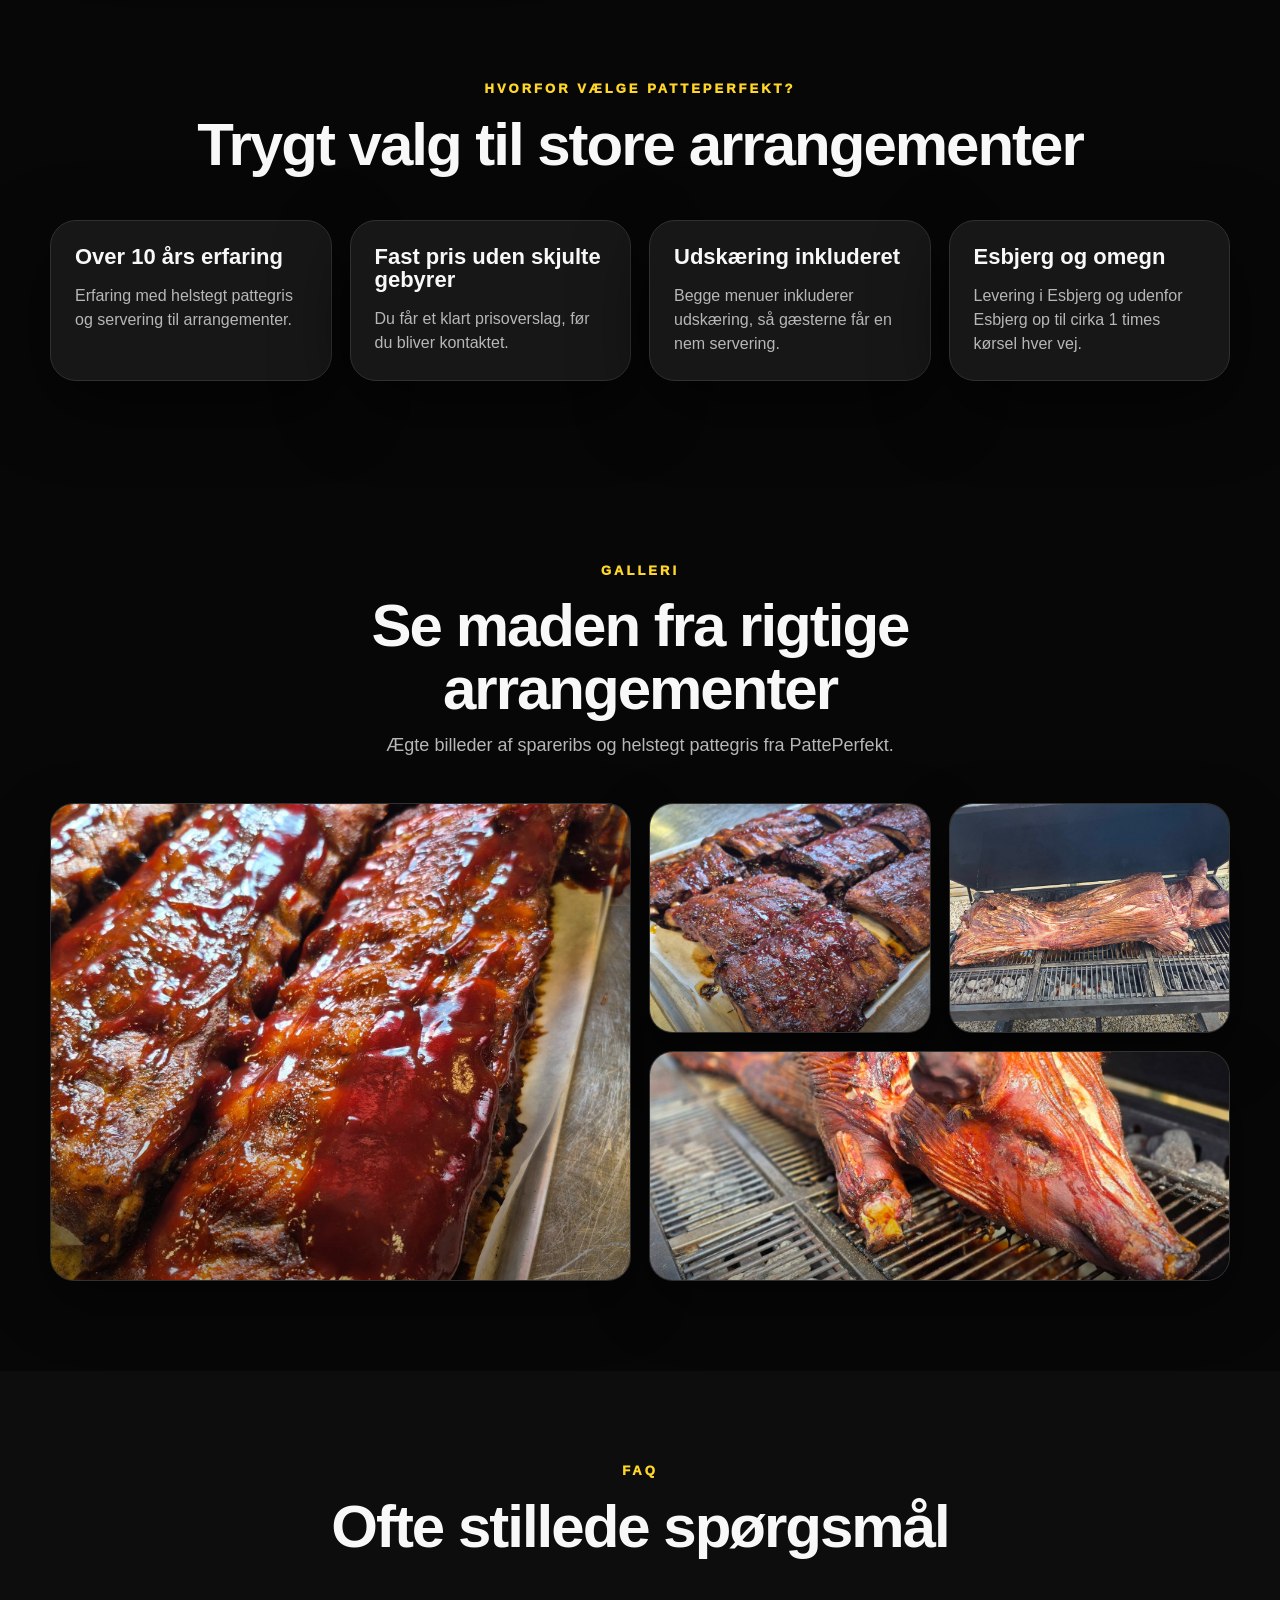
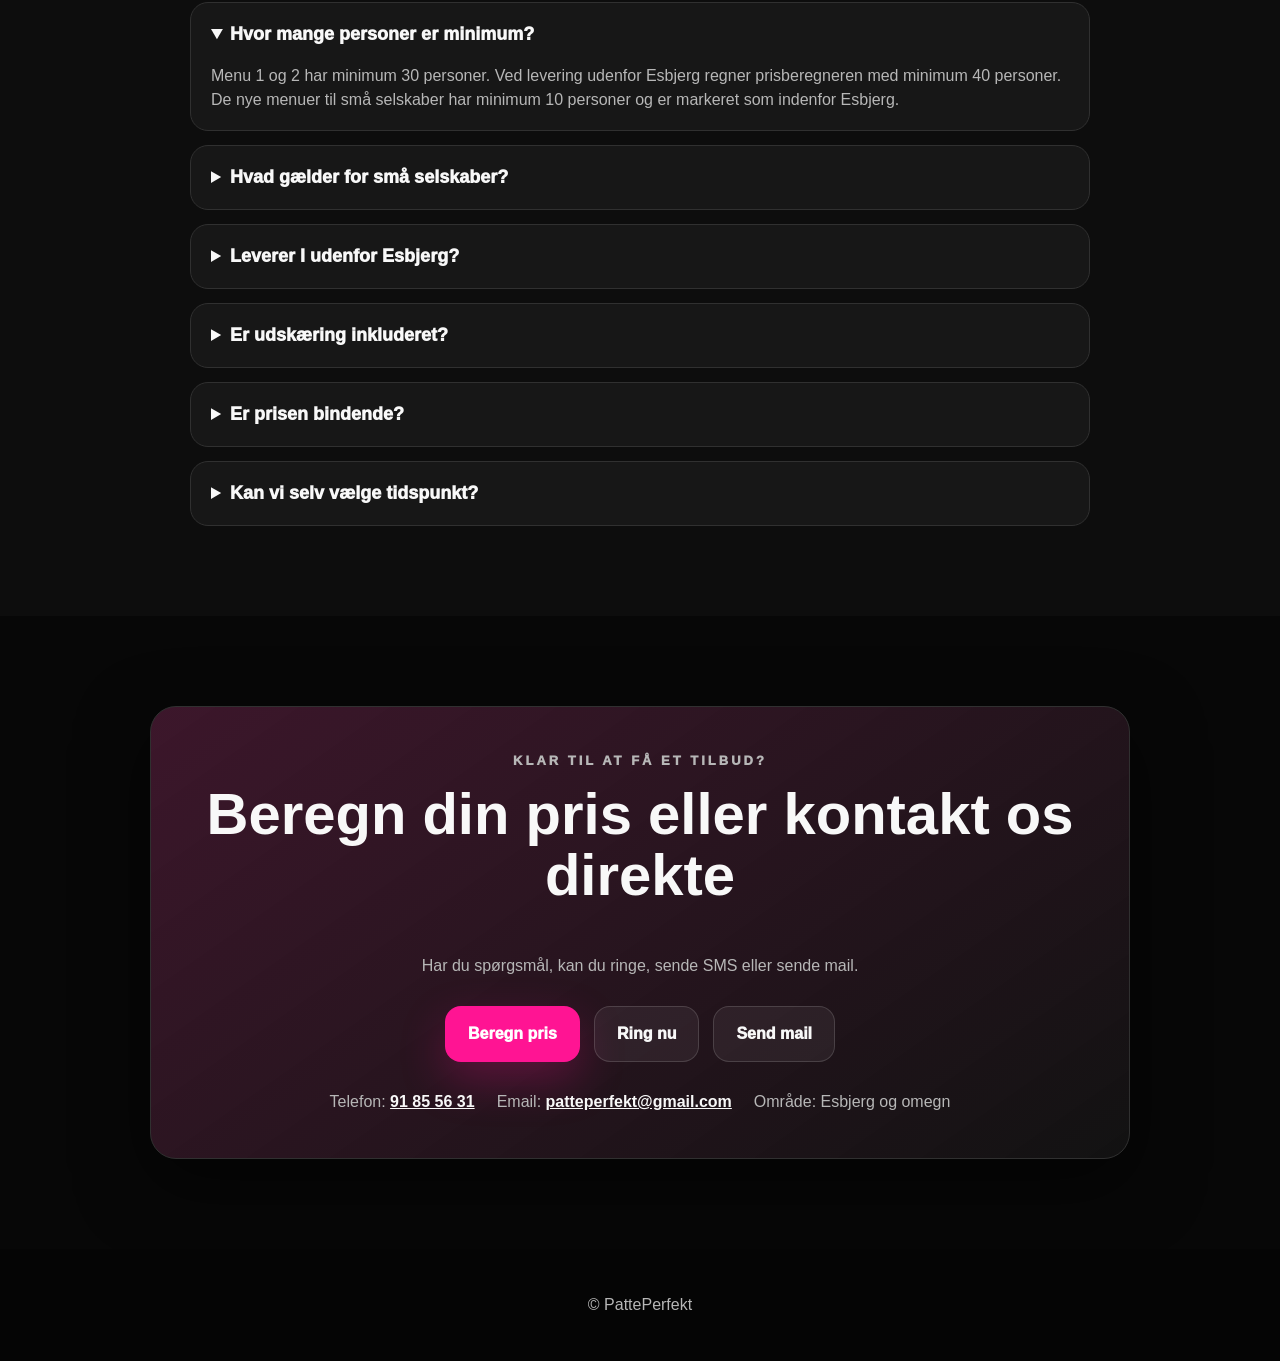
==== commit d558f2ca: "Update index.html" ====
--- a/index.html
+++ b/index.html
@@ -76,7 +76,7 @@
 
       <div class="menu-poster-grid">
         <article class="menu-poster-card">
-          <img src="menu-1-ny.png" alt="Menu 1 - Helstegt pattegris med salater, flødekartofler og flutes" />
+          <img src="menu-1.png" alt="Menu 1 - Helstegt pattegris med salater, flødekartofler og flutes" />
           <div class="menu-text-fallback">
             <h3>Menu 1 – 219 kr. pr. person</h3>
             <p>Årstidens grøn mix salat, pastasalat med pesto, flødekartofler, flutes og udskæring.</p>
@@ -84,7 +84,7 @@
         </article>
 
         <article class="menu-poster-card">
-          <img src="menu-2-ny.png" alt="Menu 2 - Helstegt pattegris med flødekartofler" />
+          <img src="menu-2.png" alt="Menu 2 - Helstegt pattegris med flødekartofler" />
           <div class="menu-text-fallback">
             <h3>Menu 2 – 185 kr. pr. person</h3>
             <p>Helstegt pattegris med flødekartofler og udskæring inkluderet.</p>
@@ -92,18 +92,18 @@
         </article>
 
         <article class="menu-poster-card">
-          <img src="menu-3-pulled-pork.png" alt="Menu 3 - til små selskaber - pulled pork burgere" />
+          <img src="menu-3-pulled-pork.jpg" alt="Menu til små selskaber - pulled pork burgere" />
           <div class="menu-text-fallback">
-            <h3>Menu 3 – 195 kr. pr. person</h3>
-            <p>Pulled pork burger med coleslaw, hjemmesyltede rødløg, små ristede kartofler, pastasalat og majskolber. Minimum 10 personer.</p>
+            <h3>Pulled pork burgere – 195 kr. pr. person</h3>
+            <p>Coleslaw, hjemmesyltede rødløg, små ristede kartofler, pastasalat og majskolber. Minimum 10 personer.</p>
           </div>
         </article>
 
         <article class="menu-poster-card">
-          <img src="menu-4-spareribs.png" alt="Menu 4 - til små selskaber - spareribs" />
+          <img src="menu-4-spareribs.jpg" alt="Menu til små selskaber - spareribs" />
           <div class="menu-text-fallback">
-            <h3>Menu 4 – 210 kr. pr. person</h3>
-            <p>Spareribs med bagt kartoffel, kryddersmør, coleslaw, pastasalat og majskolber. Minimum 10 personer.</p>
+            <h3>Spareribs – 210 kr. pr. person</h3>
+            <p>Bagt kartoffel, kryddersmør, coleslaw, pastasalat og majskolber. Minimum 10 personer.</p>
           </div>
         </article>
       </div>
@@ -124,8 +124,8 @@
           <select id="pp-menu">
             <option value="219" data-name="Menu 1 – helstegt pattegris med salater, flødekartofler og flutes" data-min="30" data-outside-min="40" data-area="all">Menu 1 – 219 kr. pr. person</option>
             <option value="185" data-name="Menu 2 – helstegt pattegris med flødekartofler" data-min="30" data-outside-min="40" data-area="all">Menu 2 – 185 kr. pr. person</option>
-            <option value="195" data-name="Menu 3 - pulled pork burgere" data-min="10" data-outside-min="10" data-area="esbjerg-only">Menu 3 – 195 kr. pr. person</option>
-            <option value="210" data-name="Menu 4 - spareribs" data-min="10" data-outside-min="10" data-area="esbjerg-only">Menu 4 – 210 kr. pr. person</option>
+            <option value="195" data-name="Pulled pork burgere – menu til små selskaber" data-min="10" data-outside-min="10" data-area="esbjerg-only">Pulled pork burgere – 195 kr. pr. person</option>
+            <option value="210" data-name="Spareribs – menu til små selskaber" data-min="10" data-outside-min="10" data-area="esbjerg-only">Spareribs – 210 kr. pr. person</option>
           </select>
 
           <label for="pp-persons">Antal personer</label>
@@ -232,21 +232,21 @@
       <div class="section-head">
         <p class="eyebrow">Galleri</p>
         <h2>Se maden fra rigtige arrangementer</h2>
-        <p class="section-intro">Ægte billeder af helstegt pattegris og spareribs fra PattePerfekt.</p>
+        <p class="section-intro">Ægte billeder af spareribs og helstegt pattegris fra PattePerfekt.</p>
       </div>
 
       <div class="gallery-grid">
-        <a class="gallery-item large" href="gallery-pattegris-2.jpg" aria-label="Åbn billede af spareribs">
-          <img src="gallery-pattegris-2.jpg" alt="Glaserede spareribs i køkkenbakke" loading="lazy" />
+        <a class="gallery-item large" href="gallery-ribs-1.jpg" aria-label="Åbn billede af spareribs">
+          <img src="gallery-ribs-1.jpg" alt="Glaserede spareribs i køkkenbakke" loading="lazy" />
         </a>
         <a class="gallery-item" href="gallery-ribs-2.jpg" aria-label="Åbn billede af spareribs">
           <img src="gallery-ribs-2.jpg" alt="Spareribs med barbecue glaze" loading="lazy" />
         </a>
-        <a class="gallery-item" href="gallery-ribs-1.jpg" aria-label="Åbn billede af helstegt pattegris">
-          <img src="gallery-ribs-1.jpg" alt="Helstegt pattegris på grill" loading="lazy" />
+        <a class="gallery-item" href="gallery-pattegris-1.jpg" aria-label="Åbn billede af helstegt pattegris">
+          <img src="gallery-pattegris-1.jpg" alt="Helstegt pattegris på grill" loading="lazy" />
         </a>
-        <a class="gallery-item wide" href="gallery-pattegris-1.jpg" aria-label="Åbn billede af helstegt pattegris">
-          <img src="gallery-pattegris-1.jpg" alt="Helstegt pattegris tæt på grillen" loading="lazy" />
+        <a class="gallery-item wide" href="gallery-pattegris-2.jpg" aria-label="Åbn billede af helstegt pattegris">
+          <img src="gallery-pattegris-2.jpg" alt="Helstegt pattegris tæt på grillen" loading="lazy" />
         </a>
       </div>
     </section>
@@ -264,15 +264,15 @@
         </details>
         <details>
           <summary>Hvad gælder for små selskaber?</summary>
-          <p>Menu 3 og 4 er lavet til mindre selskaber med minimum 10 personer. De leveres i varme kasser indenfor Esbjerg. Ved over 30 gæster kommer PattePerfekt ud og steger/griller det hele af.</p>
+          <p>Pulled pork burgere og spareribs-menuen er lavet til mindre selskaber med minimum 10 personer. De leveres i varme kasser indenfor Esbjerg. Ved over 30 gæster kommer PattePerfekt ud og steger/griller det hele af.</p>
         </details>
         <details>
           <summary>Leverer I udenfor Esbjerg?</summary>
-          <p>Ja. Levering i Esbjerg koster 500 kr., og levering udenfor Esbjerg koster 1.000 kr. Køreafstand er cirka maks. 1 time hver vej. Bemærk dog menu 3 og 4 kun er indenfor Esbjerg</p>
+          <p>Ja. Levering i Esbjerg koster 500 kr., og levering udenfor Esbjerg koster 1.000 kr. Køreafstand er cirka maks. 1 time hver vej.</p>
         </details>
         <details>
           <summary>Er udskæring inkluderet?</summary>
-          <p>Ja, udskæring er inkluderet i menu 1 og 2. Menu 3 og 4 under 30 personer, leveres i varmekasser.</p>
+          <p>Ja, udskæring er inkluderet i begge menuer.</p>
         </details>
         <details>
           <summary>Er prisen bindende?</summary>
@@ -308,6 +308,6 @@
     <p>© PattePerfekt</p>
   </footer>
 
-  <script src="script.js"></script>
+  <script src="script.js?v=4"></script>
 </body>
 </html>
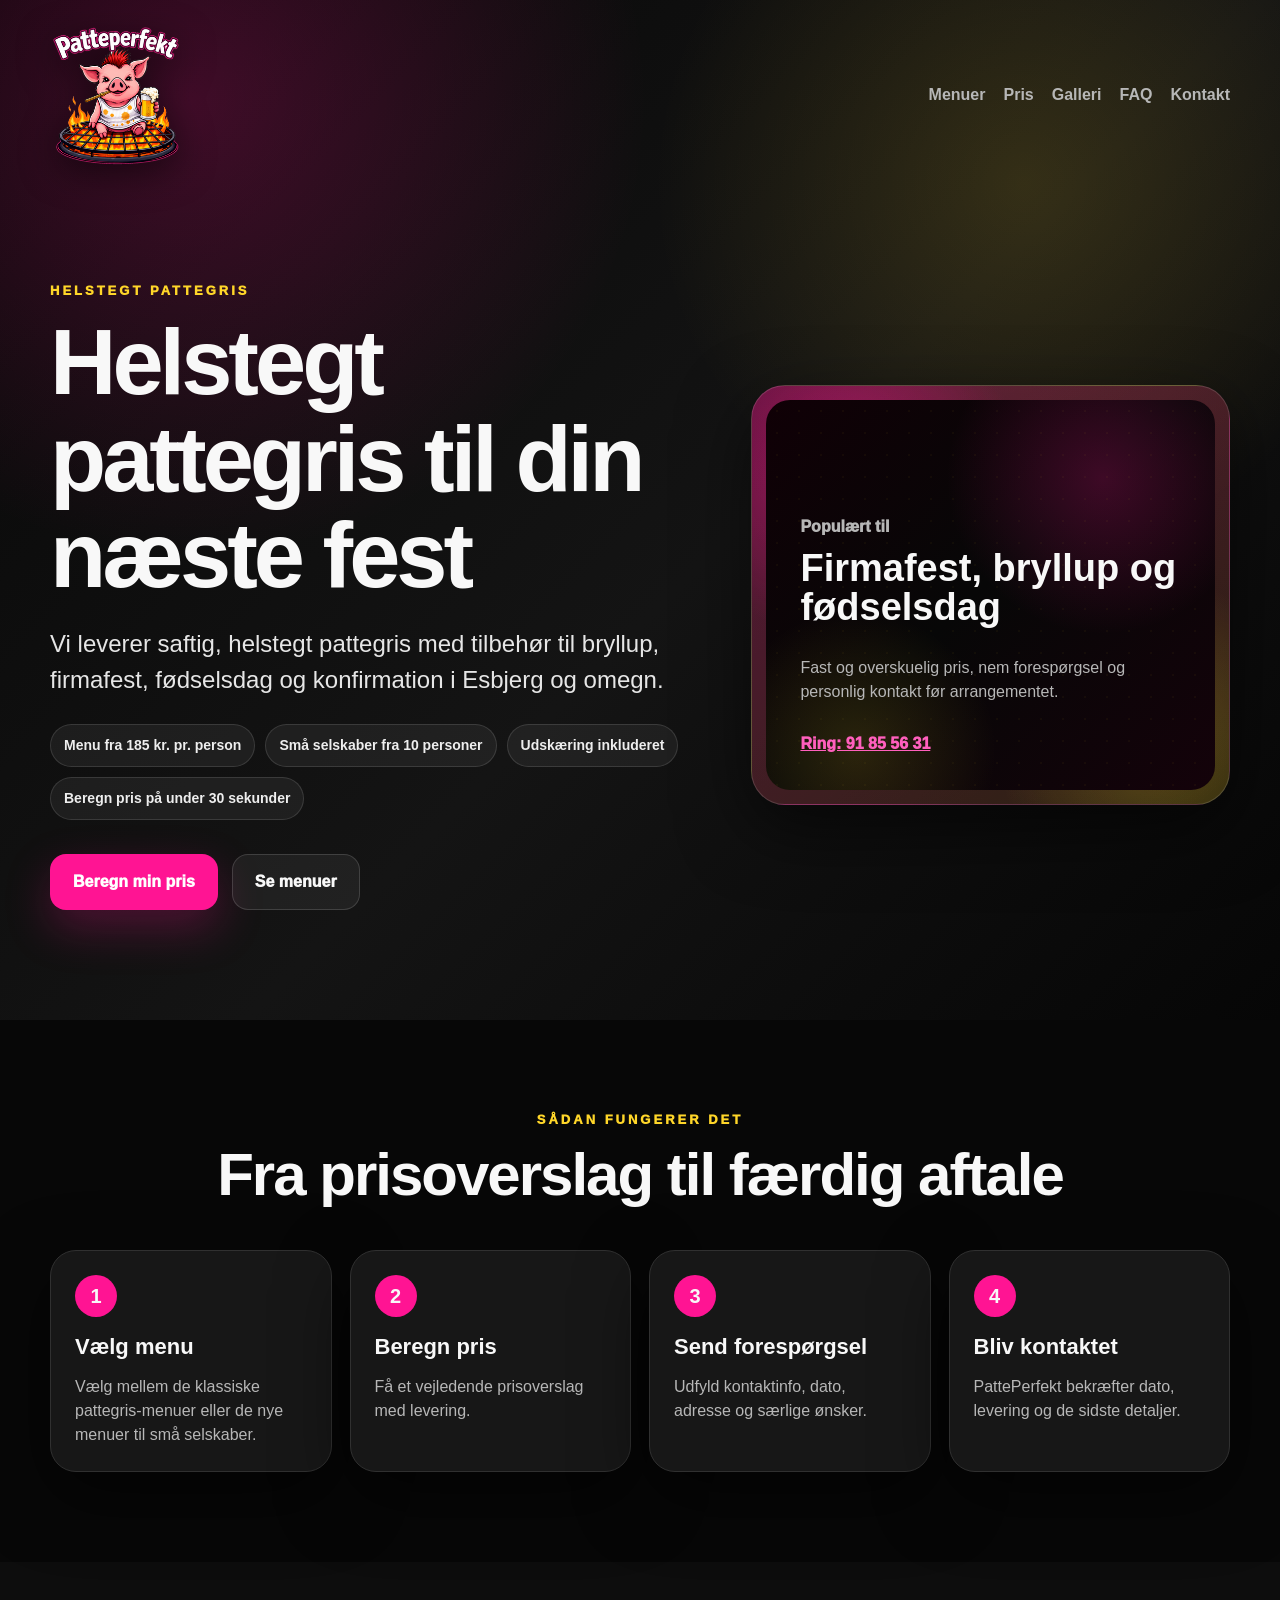
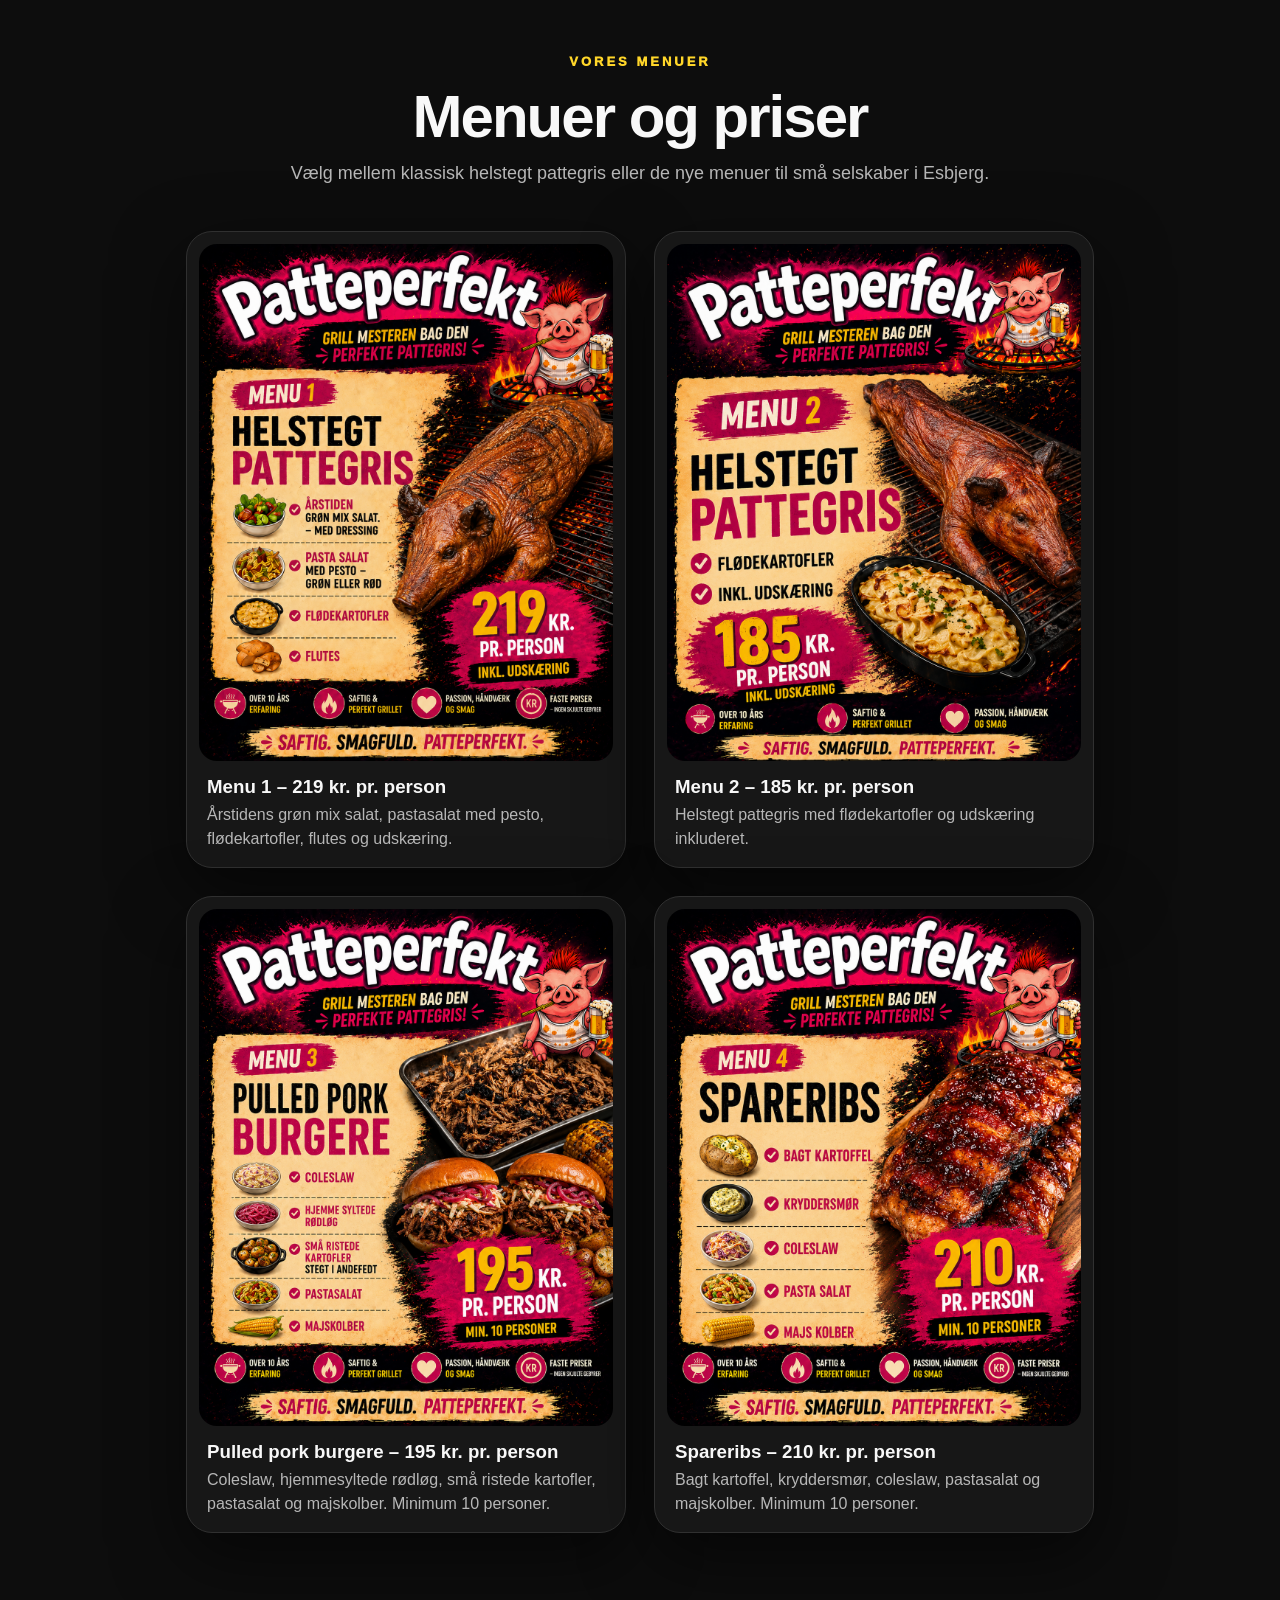
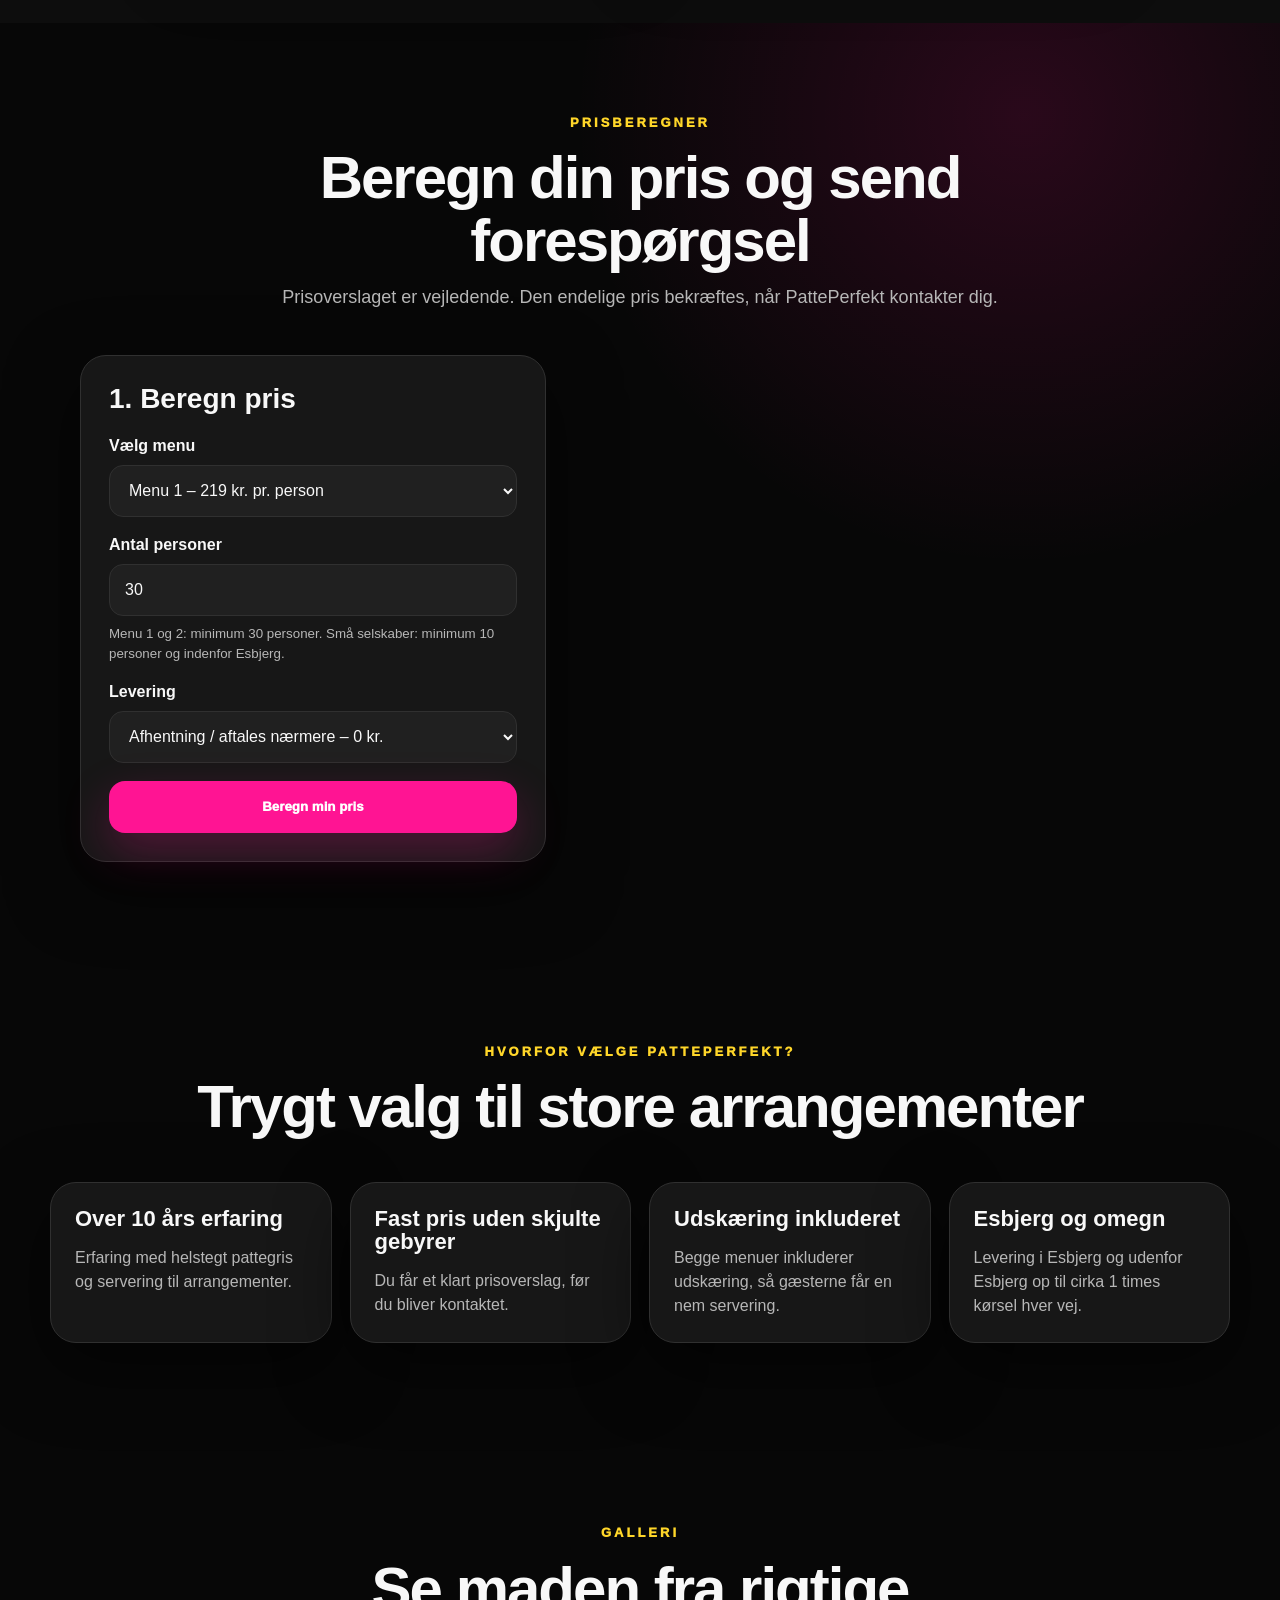
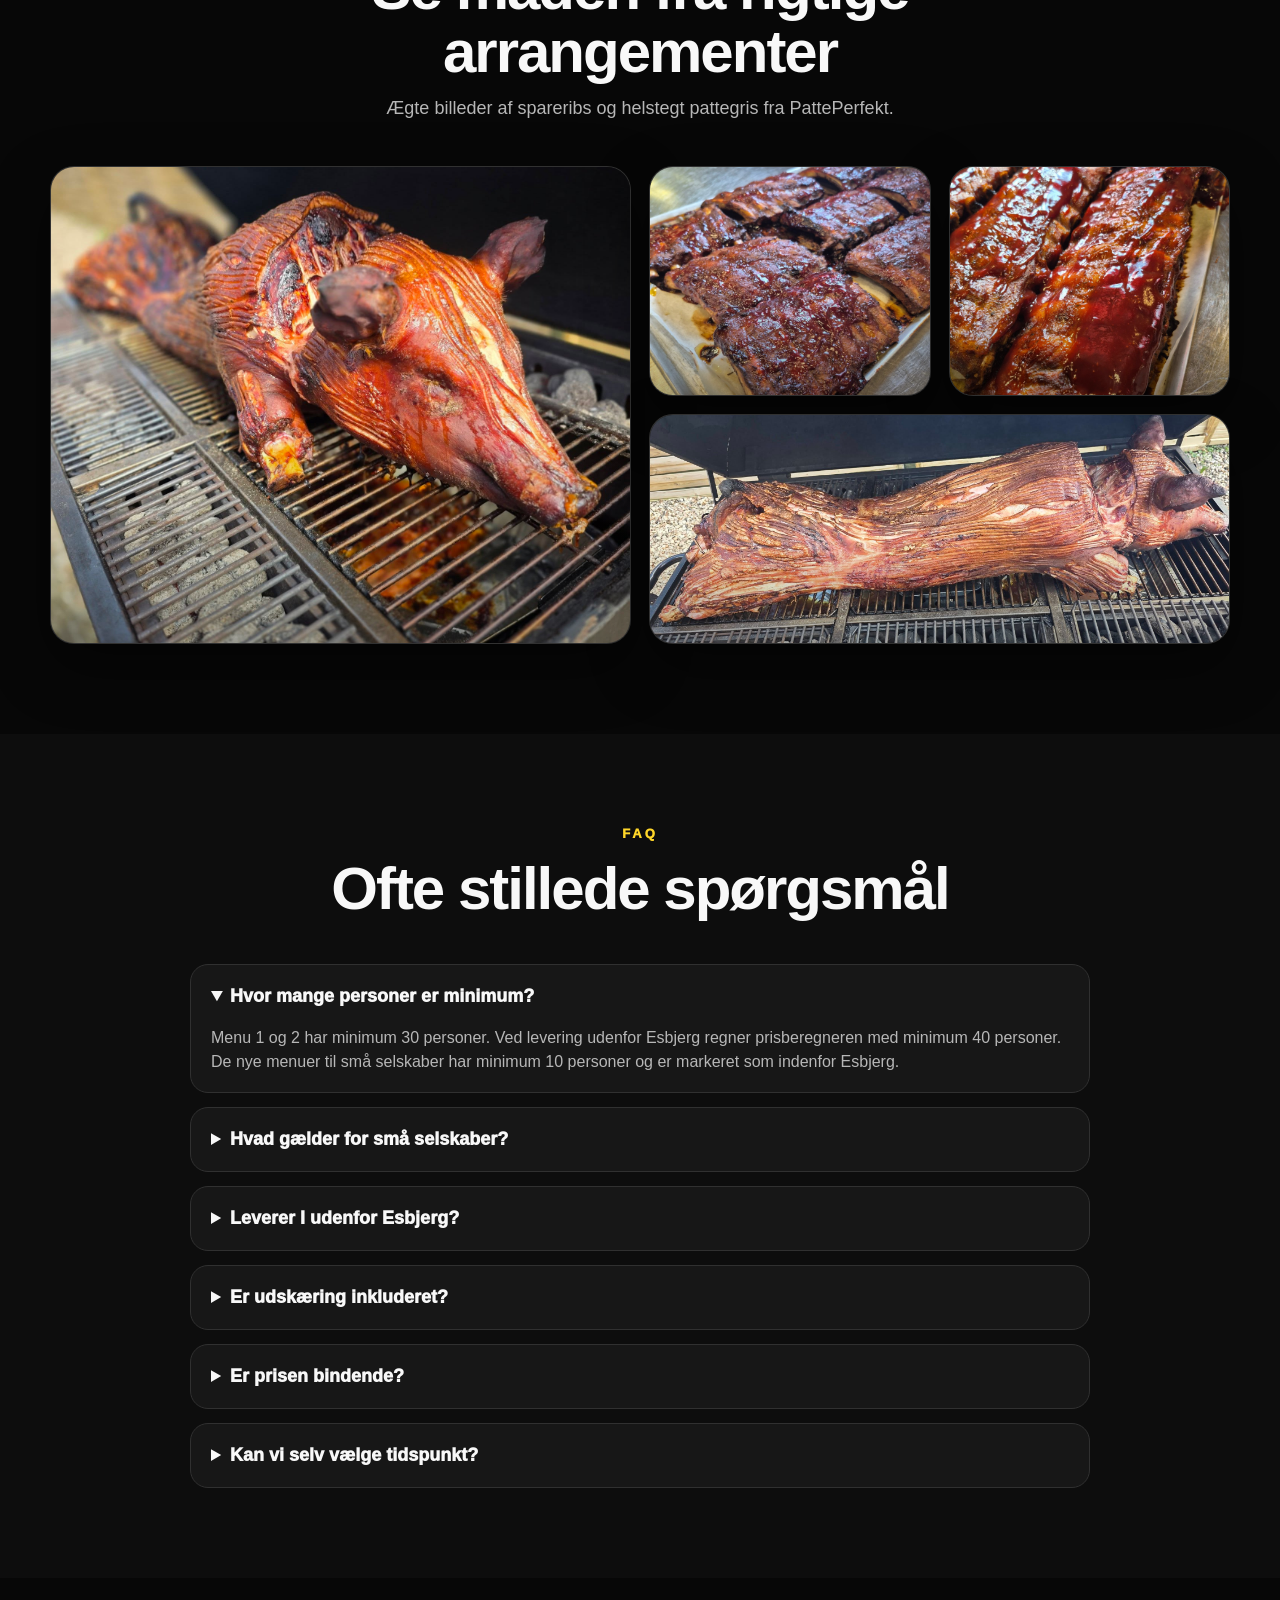
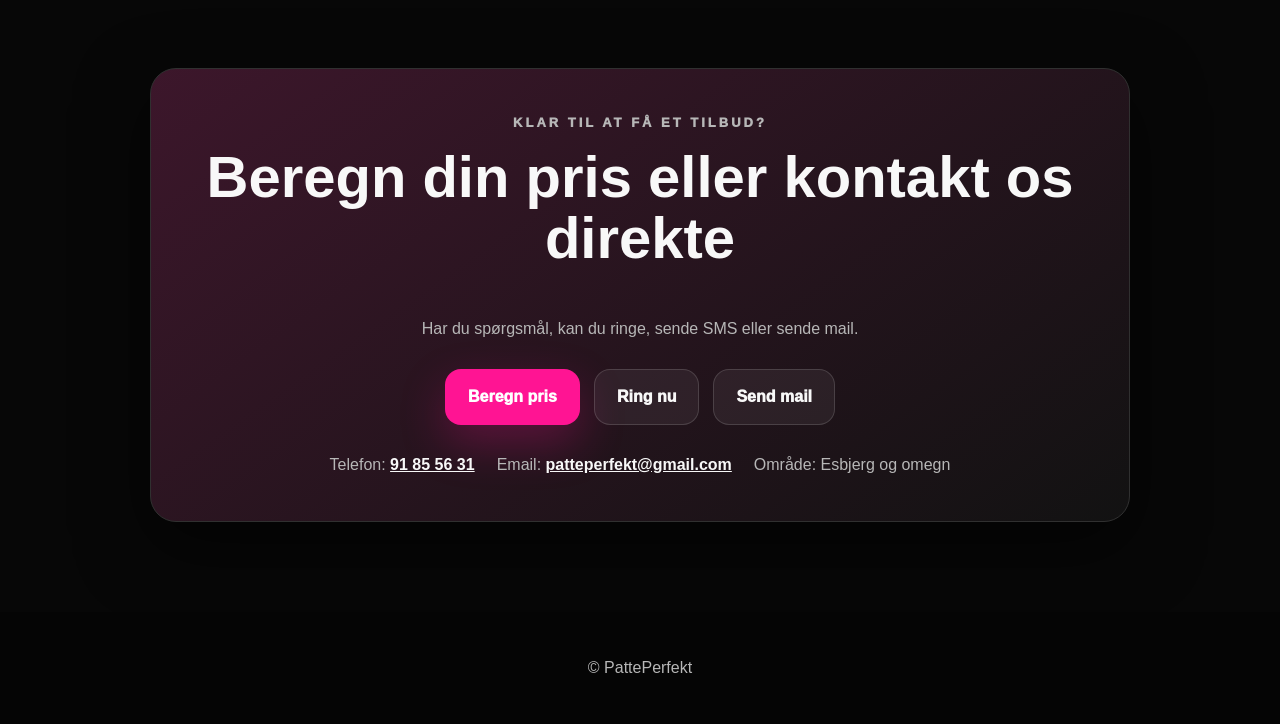
==== commit cf9f5950: "Update menu images and options in index.html" ====
--- a/index.html
+++ b/index.html
@@ -76,7 +76,7 @@
 
       <div class="menu-poster-grid">
         <article class="menu-poster-card">
-          <img src="menu-1.png" alt="Menu 1 - Helstegt pattegris med salater, flødekartofler og flutes" />
+          <img src="menu-1-ny.png" alt="Menu 1 - Helstegt pattegris med salater, flødekartofler og flutes" />
           <div class="menu-text-fallback">
             <h3>Menu 1 – 219 kr. pr. person</h3>
             <p>Årstidens grøn mix salat, pastasalat med pesto, flødekartofler, flutes og udskæring.</p>
@@ -84,7 +84,7 @@
         </article>
 
         <article class="menu-poster-card">
-          <img src="menu-2.png" alt="Menu 2 - Helstegt pattegris med flødekartofler" />
+          <img src="menu-2-ny.png" alt="Menu 2 - Helstegt pattegris med flødekartofler" />
           <div class="menu-text-fallback">
             <h3>Menu 2 – 185 kr. pr. person</h3>
             <p>Helstegt pattegris med flødekartofler og udskæring inkluderet.</p>
@@ -92,7 +92,7 @@
         </article>
 
         <article class="menu-poster-card">
-          <img src="menu-3-pulled-pork.jpg" alt="Menu til små selskaber - pulled pork burgere" />
+          <img src="menu-3-pulled-pork.png" alt="Menu til små selskaber - pulled pork burgere" />
           <div class="menu-text-fallback">
             <h3>Pulled pork burgere – 195 kr. pr. person</h3>
             <p>Coleslaw, hjemmesyltede rødløg, små ristede kartofler, pastasalat og majskolber. Minimum 10 personer.</p>
@@ -100,7 +100,7 @@
         </article>
 
         <article class="menu-poster-card">
-          <img src="menu-4-spareribs.jpg" alt="Menu til små selskaber - spareribs" />
+          <img src="menu-4-spareribs.png" alt="Menu til små selskaber - spareribs" />
           <div class="menu-text-fallback">
             <h3>Spareribs – 210 kr. pr. person</h3>
             <p>Bagt kartoffel, kryddersmør, coleslaw, pastasalat og majskolber. Minimum 10 personer.</p>
@@ -124,8 +124,8 @@
           <select id="pp-menu">
             <option value="219" data-name="Menu 1 – helstegt pattegris med salater, flødekartofler og flutes" data-min="30" data-outside-min="40" data-area="all">Menu 1 – 219 kr. pr. person</option>
             <option value="185" data-name="Menu 2 – helstegt pattegris med flødekartofler" data-min="30" data-outside-min="40" data-area="all">Menu 2 – 185 kr. pr. person</option>
-            <option value="195" data-name="Pulled pork burgere – menu til små selskaber" data-min="10" data-outside-min="10" data-area="esbjerg-only">Pulled pork burgere – 195 kr. pr. person</option>
-            <option value="210" data-name="Spareribs – menu til små selskaber" data-min="10" data-outside-min="10" data-area="esbjerg-only">Spareribs – 210 kr. pr. person</option>
+            <option value="195" data-name="Pulled pork burgere – menu til små selskaber" data-min="10" data-outside-min="10" data-area="esbjerg-only">Menu 3 – 195 kr. pr. person</option>
+            <option value="210" data-name="Spareribs – menu til små selskaber" data-min="10" data-outside-min="10" data-area="esbjerg-only">Menu 4 – 210 kr. pr. person</option>
           </select>
 
           <label for="pp-persons">Antal personer</label>
@@ -236,17 +236,17 @@
       </div>
 
       <div class="gallery-grid">
-        <a class="gallery-item large" href="gallery-ribs-1.jpg" aria-label="Åbn billede af spareribs">
-          <img src="gallery-ribs-1.jpg" alt="Glaserede spareribs i køkkenbakke" loading="lazy" />
+        <a class="gallery-item large" href="gallery-pattegris-2.jpg" aria-label="Åbn billede af helstegt pattegris">
+          <img src="gallery-pattegris-2.jpg" alt="Helstegt pattegris tæt på grillen" loading="lazy" />
         </a>
         <a class="gallery-item" href="gallery-ribs-2.jpg" aria-label="Åbn billede af spareribs">
           <img src="gallery-ribs-2.jpg" alt="Spareribs med barbecue glaze" loading="lazy" />
         </a>
-        <a class="gallery-item" href="gallery-pattegris-1.jpg" aria-label="Åbn billede af helstegt pattegris">
+        <a class="gallery-item" href="gallery-ribs-1.jpg" aria-label="Åbn billede af helstegt pattegris">
+          <img src="gallery-ribs-1.jpg" alt="Glaserede spareribs i køkkenbakke" loading="lazy" />
+        </a>
+        <a class="gallery-item wide" href="gallery-pattegris-1.jpg" aria-label="Åbn billede af spareribs">
           <img src="gallery-pattegris-1.jpg" alt="Helstegt pattegris på grill" loading="lazy" />
-        </a>
-        <a class="gallery-item wide" href="gallery-pattegris-2.jpg" aria-label="Åbn billede af helstegt pattegris">
-          <img src="gallery-pattegris-2.jpg" alt="Helstegt pattegris tæt på grillen" loading="lazy" />
         </a>
       </div>
     </section>
